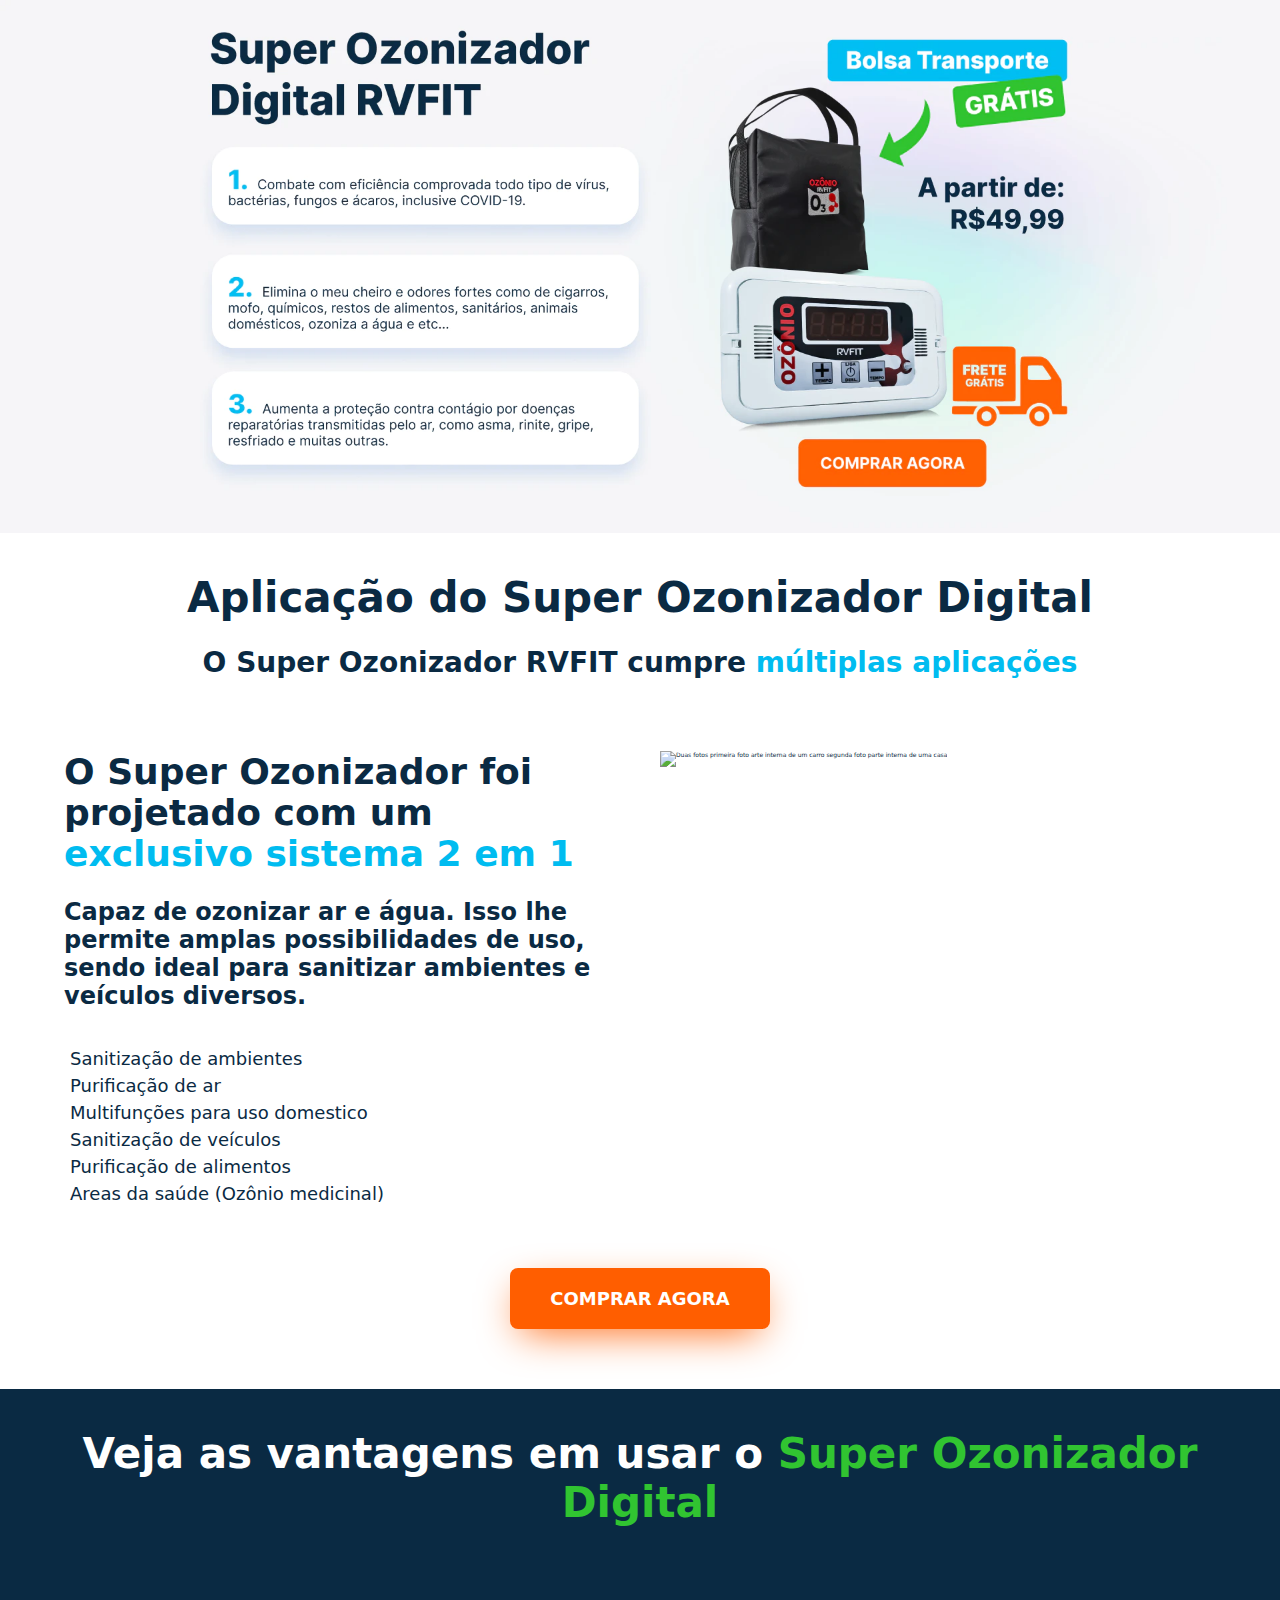
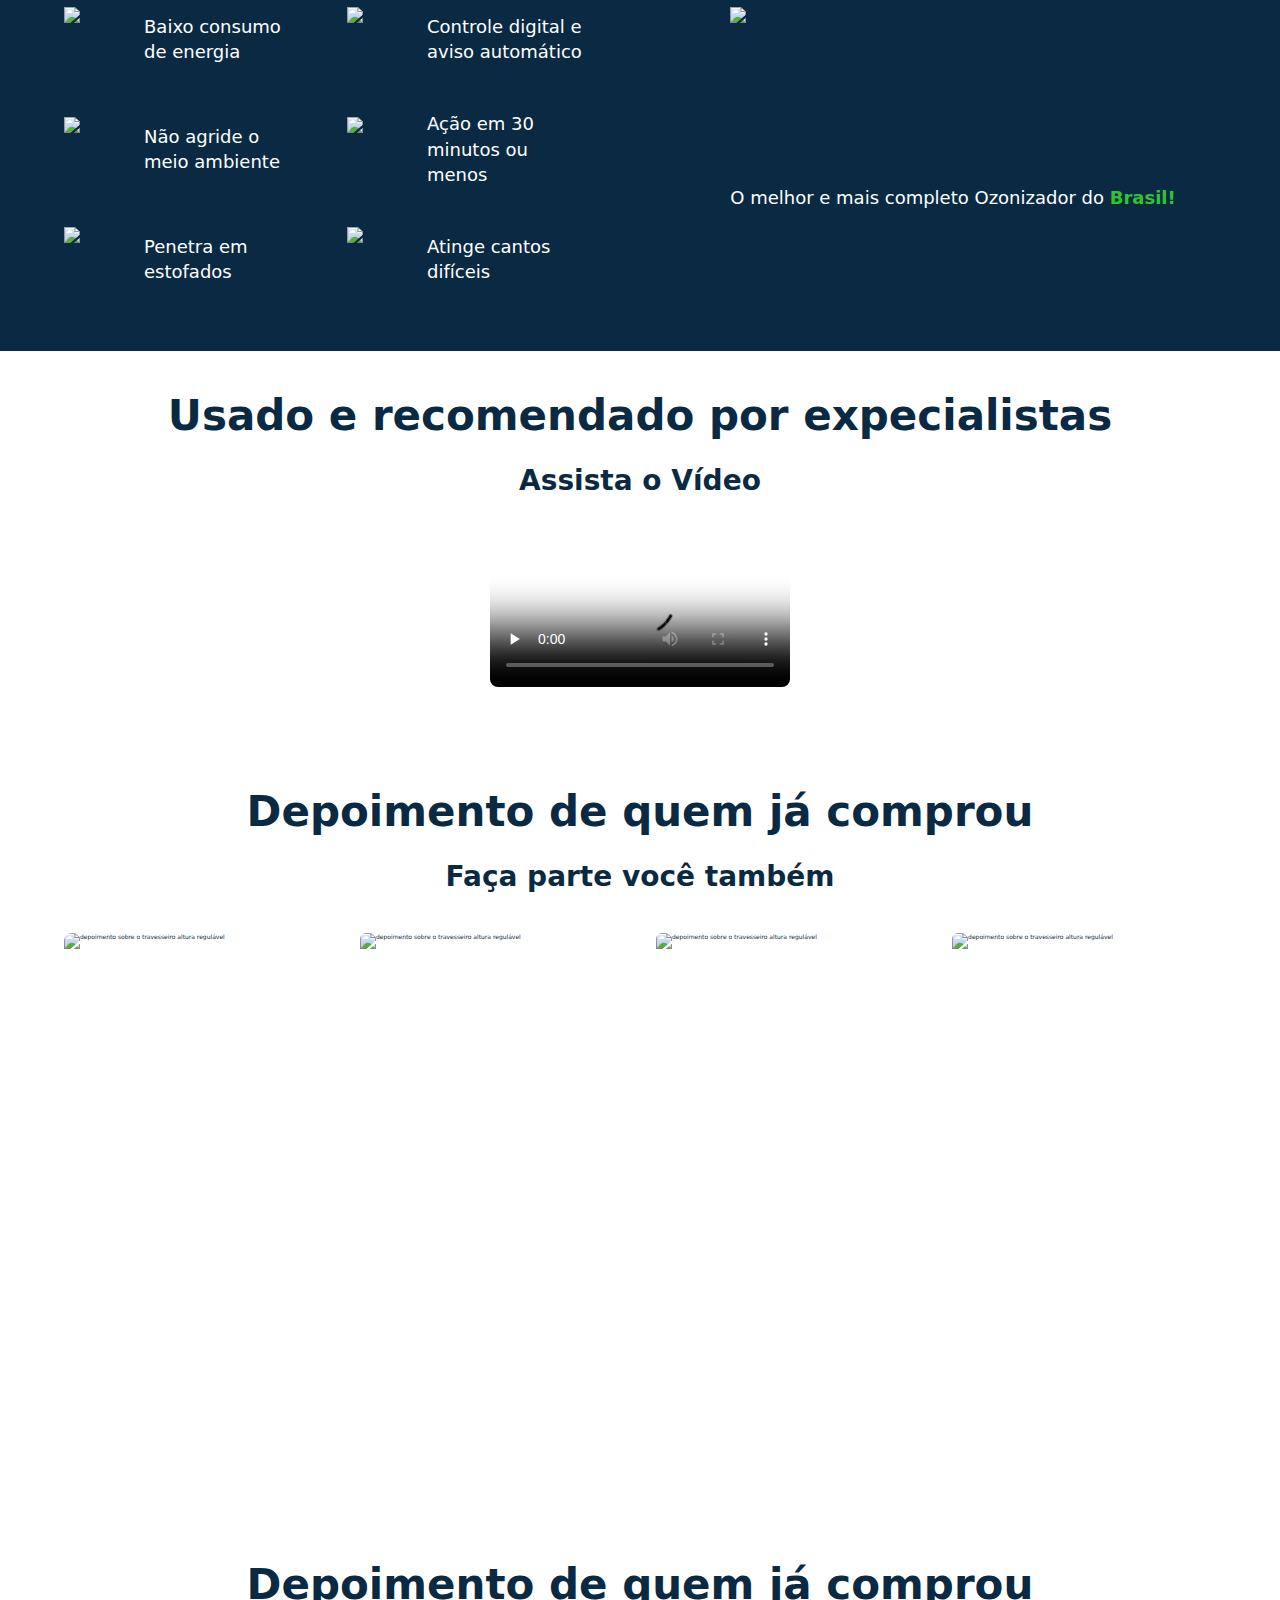
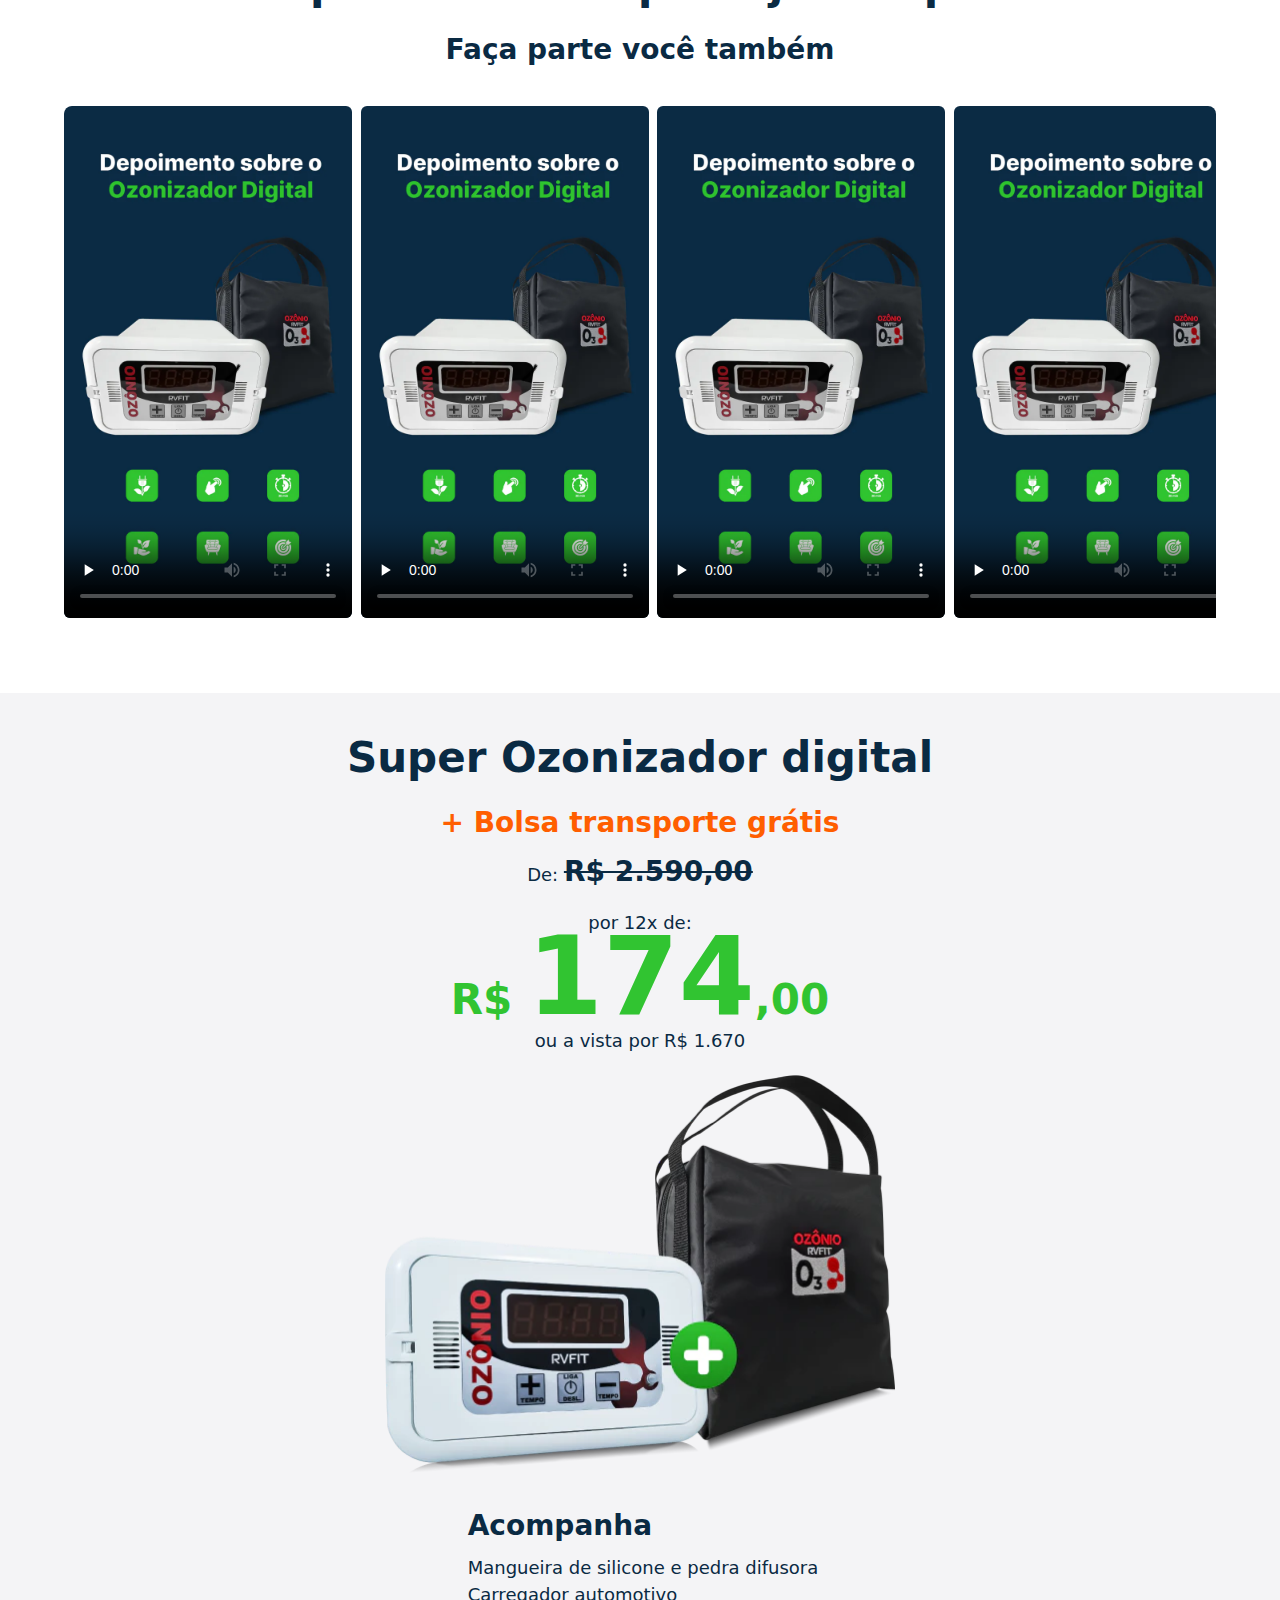
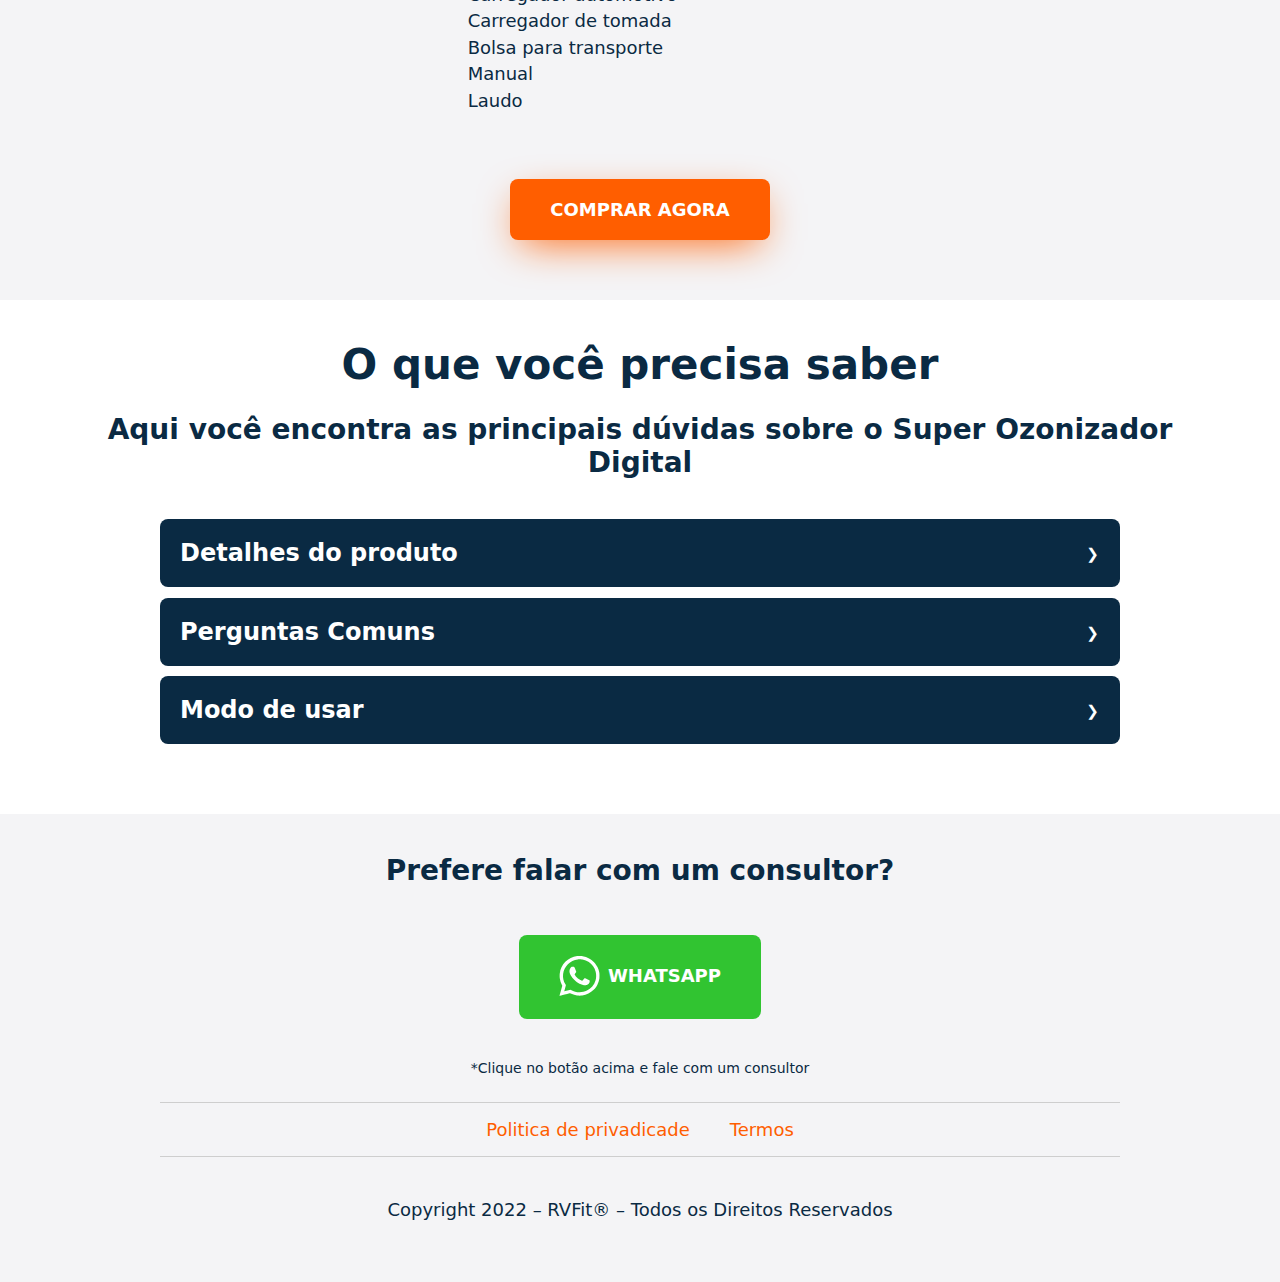
==== index.html @ 86cdf42e "Adicionei as páginas de obrigado, pix, aprovação, boleto, termos, privacidade e erro 404" ====
<!DOCTYPE html>
<html lang="pt-br">

<head>
    <!-- Config-->
    <meta charset="UTF-8" />
    <meta http-equiv="X-UA-Compatible" content="IE=edge" />
    <meta name="viewport" content="width=device-width, initial-scale=1.0" />

    <!-- General Seo -->
    <title>Super Ozonizador Digital</title>
    <meta name="title" content="Super Ozonizador Digital" />
    <meta name="description" content="Super Ozonizador digital." />
    <link rel="canonical" href="https://www.ozoniorvfit.com.br" />
    <meta name="author" content="Rodolfo Coprodutor" />
    <link rel="author" href="https://rodolfocoprodutor.com.br" />
    <meta name="robots" content="index, follow" />
    <meta name="language" content="Portuguese" />
    <link rel="icon" type="image/png" href="favicon.png" />

    <!-- Google+ / Schema.org -->
    <meta itemprop="name" content="Super Ozonizador Digital" />
    <meta itemprop="description" content="Super Ozonizador digital." />
    <meta itemprop="image" content="share.jpg" />
    <link rel="publisher" href="https://plus.google.com/+suapagina" />

    <!-- Open Graph / Facebook & Whatsapp & Instagram -->
    <meta property="og:title" content="ozoniorvfit" />
    <meta property="og:description" content="Super Ozonizador digital." />
    <meta property="og:url" content="https://www.ozoniorvfit.com.br" />
    <meta property="og:site_name" content="Super Ozonizador Digital" />
    <meta property="og:type" content="website" />
    <meta property="og:image" content="share.jpg" />
    <meta property="og:locale" content="pt_BR" />
    <meta property="og:image:type" content="image/jpg" />
    <meta property="og:image:width" content="300" />
    <meta property="og:image:height" content="300" />

    <!-- Twitter -->
    <meta name="twitter:title" content="Super Ozonizador Digital" />
    <meta name="twitter:description" content="Super Ozonizador digital." />
    <meta name="twitter:url" content="https://www.ozoniorvfit.com.br" />
    <meta name="twitter:card" content="summary_large_image" />
    <meta name="twitter:image" content="share.jpg" />
    <meta name="twitter:creator" content="@author" />

    <!-- Pinterest -->
    <meta name="pinterest" content="nopin" description="Sorry, you can't save from my website!" />

    <!-- Verify website ownership -->
    <meta name="google-site-verification" content="" /><!-- Google Search Console -->
    <meta name="facebook-domain-verification" content="" /><!-- facebook verification -->
    <meta name="p:domain_verify" content="" /><!-- Pinterest Console-->


    <!-- Stylesheets-->
    <link rel="stylesheet" href="src/main.css" />
</head>

<body>
    <header class="banner-hero">
        <a href="#offer">
            <picture>
                <source class="desk" media="(min-width:768px)" srcset="assets/banner_desk.webp" width="1920"
                    height="800" type="image/webp" class="desk" />
                <source class="mob .img-fluid" media="(min-width:320px)" srcset="assets/banner_mob.webp" width="484"
                    height="971" type="image/webp" class="img-fluid mob" />
                <img class="desk" src="assets/banner_desk.webp" alt="Banner do site Super Ozonizador Digital"
                    width="1920" height="800" type="image/webp" class="desk" />
            </picture>
        </a>
    </header>
    <main>
        <!--Sessão Aplicação-->
        <section class="s-aplicacao">
            <div class="container">
                <header class="title">
                    <h2>Aplicação do Super Ozonizador Digital</h2>
                    <h3>O Super Ozonizador RVFIT cumpre <b class="brand-color">múltiplas aplicações</b> </h3>
                </header>
                <div class="aplicacao_content">
                    <div class="aplicacao_content__info">
                        <h2>O Super Ozonizador foi projetado com um <strong class="brand-color">exclusivo sistema 2 em
                                1</strong> </h2>
                        <h3>Capaz de ozonizar ar e água. Isso lhe permite amplas possibilidades de uso, sendo ideal para
                            sanitizar ambientes e veículos diversos.</h3>
                        <ul class="aplicacao_list">
                            <li class="aplicacao_list__item">Sanitização de ambientes</li>
                            <li class="aplicacao_list__item">Purificação de ar</li>
                            <li class="aplicacao_list__item">Multifunções para uso domestico</li>
                            <li class="aplicacao_list__item">Sanitização de veículos</li>
                            <li class="aplicacao_list__item">Purificação de alimentos</li>
                            <li class="aplicacao_list__item">Areas da saúde (Ozônio medicinal)</li>
                        </ul>
                    </div>
                    <div class="aplicacao_content_img">
                        <img loading="lazy" src="assets/img_ambientes.webp"
                            alt="Duas fotos primeira foto arte interna de um carro segunda foto parte interna de uma casa"
                            width="560" height="391" />
                    </div>
                </div>
                <a href="#offer"><button>Comprar Agora</button></a>
            </div>
        </section>
        <!-- Sessão Vantagens-->
        <section class="s-vantagens">
            <div class="container">
                <header class="title">
                    <h2>Veja as vantagens em usar o <strong class="green-color">Super Ozonizador Digital</strong> </h2>
                </header>
                <div class="vantagens_content">
                    <ul class="vantagens_content__items">
                        <li class="vantagens_content__item__item">
                            <img loading="lazy" class="icon" src="assets/icon-energia.svg"
                                alt="icone economia de energia" width="80" height="80">
                            <p>Baixo consumo de energia</p>
                        </li>
                        <li class="vantagens_content__item__item">
                            <img loading="lazy" class="icon" src="assets/icon-controle-digital.svg"
                                alt="icone controle digital" width="80" height="80">
                            <p>Controle digital e aviso automático</p>
                        </li>
                        <li class="vantagens_content__item__item">
                            <img loading="lazy" class="icon" src="assets/icon-ambiente.svg"
                                alt="icone não agride o meio img_ambientes" width="80" height="80">
                            <p>Não agride o meio ambiente</p>
                        </li>
                        <li class="vantagens_content__item__item">
                            <img loading="lazy" class="icon" src="assets/icon-30.svg" alt="icone 30 minutos ou menos"
                                width="80" height="80">
                            <p>Ação em 30 minutos ou menos</p>
                        </li>
                        <li class="vantagens_content__item__item">
                            <img loading="lazy" class="icon" src="assets/icon-estofados.svg"
                                alt="icone penetra em estodados" width="80" height="80">
                            <p>Penetra em estofados</p>
                        </li>
                        <li class="vantagens_content__item__item">
                            <img loading="lazy" class="icon" src="assets/icon-alvo.svg" alt="icone de um alvo"
                                width="80" height="80">
                            <p>Atinge cantos difíceis</p>
                        </li>
                    </ul>
                    <div class="vantagens_content__ozonizador">
                        <img loading="lazy" src="assets/ozonizador_frente.webp" alt="Foto do Super Ozonizador Digital"
                            width="384" height="242">
                        <span>O melhor e mais completo Ozonizador do <b class="green-color">Brasil!</b> </span>
                    </div>
                </div>
            </div>
        </section>
        <!-- Sessão Vídeo-->
        <section class="s-video">
            <div class="container">
                <header class="title">
                    <h2>Usado e recomendado por expecialistas</h2>
                    <h3>Assista o Vídeo</h3>
                </header>
                <video loading="lazy" oncontextmenu="return false;" controlsList="nodownload" controls preload="none"
                    poster="https://res.cloudinary.com/doak3dt4b/image/upload/v1658003255/rvfit/thumbnail-youtube_elsxmc.webp"
                    loading="lazy">
                    <source
                        src="https://res.cloudinary.com/doak3dt4b/video/upload/v1658002434/rvfit/o-fim-do-virus_vggptd.webm"
                        type="video/webm">
                </video>
            </div>
        </section>
        <!-- Sessão depoimentos-->
        <section class="s-depoimentos">
            <div class="container">
                <header class="title">
                    <h2>Depoimento de quem já comprou</h2>
                    <h3>Faça parte você também</h3>
                </header>
                <div class="content_depoimentos">
                    <figure>
                        <img loading="lazy" src='assets/depoimento-1.webp'
                            alt='depoimento sobre o travesseiro altura regulável' width="640" height="1140">
                        <img loading="lazy" src='assets/depoimento-1.webp'
                            alt='depoimento sobre o travesseiro altura regulável' width="640" height="1140">
                        <img loading="lazy" src='assets/depoimento-1.webp'
                            alt='depoimento sobre o travesseiro altura regulável' width="640" height="1140">
                        <img loading="lazy" src='assets/depoimento-1.webp'
                            alt='depoimento sobre o travesseiro altura regulável' width="640" height="1140">
                    </figure>
                </div>
            </div>
        </section>

        <!-- Sessão depoimentos vídeos-->
        <section class="s-depoimentos_videos">
            <div class="container">
                <header class="title">
                    <h2>Depoimento de quem já comprou</h2>
                    <h3>Faça parte você também</h3>
                </header>
                <div class="content_depoimentos_videos">
                    <div class="media-element">
                        <video loading="lazy" oncontextmenu="return false;" controlsList="nodownload" controls
                            preload="none" poster="assets/miniatura-depo.webp" loading="lazy">
                            <source
                                src="https://res.cloudinary.com/doak3dt4b/video/upload/v1658029471/rvfit/depo-1_maft7j.mp4"
                                type="video/mp4">
                        </video>
                        <video loading="lazy" oncontextmenu="return false;" controlsList="nodownload" controls
                            preload="none" poster="assets/miniatura-depo.webp" loading="lazy">
                            <source
                                src="https://res.cloudinary.com/doak3dt4b/video/upload/v1658029459/rvfit/depo-2_xf6dbh.mp4"
                                type="video/mp4">
                        </video>
                        <video loading="lazy" oncontextmenu="return false;" controlsList="nodownload" controls
                            preload="none" poster="assets/miniatura-depo.webp" loading="lazy">
                            <source
                                src="https://res.cloudinary.com/doak3dt4b/video/upload/v1658029526/rvfit/depo-3_mya011.mp4"
                                type="video/mp4">
                        </video>

                        <video loading="lazy" oncontextmenu="return false;" controlsList="nodownload" controls
                            preload="none" poster="assets/miniatura-depo.webp" loading="lazy">
                            <source
                                src="https://res.cloudinary.com/doak3dt4b/video/upload/v1658029435/rvfit/depo-5_wvdv8u.mp4"
                                type="video/mp4">
                        </video>
                    </div>
                </div>
            </div>
        </section>
        <!-- Sessão de oferta-->
        <section class="s-oferta" id="offer">
            <div class="container">
                <header class="title">
                    <h2>Super Ozonizador digital</h2>
                    <h3>+ Bolsa transporte grátis</h3>
                    <span class="preco-antigo">De: <strong><s>R$ 2.590,00</s></strong> </span>
                    <span class="preco-parcelas">por 12x de:</span>
                    <span class="green-color preco-novo"> R$ <strong class="green-color">174</strong>,00</span>
                    <span class="preco-avista">ou a vista por R$ 1.670</span>
                </header>
                <img loading="lazy" src="assets/kit-ozonizador.webp" alt="Foto do ozonizador com a bolsa de transporte"
                    width="512" height="399" />

                <ul>
                    <li class="subtitle"> Acompanha </li>
                    <li>Mangueira de silicone e pedra difusora</li>
                    <li>Carregador automotivo</li>
                    <li>Carregador de tomada</li>
                    <li>Bolsa para transporte</li>
                    <li>Manual</li>
                    <li>Laudo</li>
                </ul>

                <a href="#offer"><button>Comprar Agora</button></a>
            </div>
        </section>
        <!-- Sessão Perguntas frequentes-->
        <section class="s-faq">
            <div class="container">
                <header class="title">
                    <h2>O que você precisa saber</h2>
                    <h3>Aqui você encontra as principais dúvidas sobre o Super Ozonizador Digital</h3>
                </header>
                <div class="faq_content">
                    <div class="accordions">
                        <div class="accordion">
                            <input type="checkbox" id="first">
                            <label class="acc-label" for="first"> Detalhes do produto</label>
                            <div class="acc-content">
                                <ul>
                                    <li>
                                        <p> <b>Preciso de recarga?</b> </p>
                                        <p>Não. Não há necessidade de recarga, refil ou custos operacionais</p>
                                    </li>

                                    <li>
                                        <p> <b>Quais cuidados tomar?</b> </p>
                                        <p>Não deixe o aparelho em superficies escorregadias, afim de evitar que deslise
                                            e caia no chão.</p>
                                    </li>

                                    <li>
                                        <p> <b>Há limite de uso do produto?</b> </p>
                                        <p>Não. Oproduto não tem limite de uso e pode durar muitos anos.</p>
                                    </li>


                                </ul>
                            </div>
                        </div>
                        <div class="accordion">
                            <input type="checkbox" id="second">
                            <label class="acc-label" for="second">Perguntas Comuns</label>
                            <div class="acc-content">
                                <ul>
                                    <li>
                                        <p> <b>Posso usar todos os dias? </b> </p>
                                        <p>Sim, mas não é preciso. Para a maioria dos ambientes, usar apenas 1 ou 2
                                            vezes por semana já é sulficiente.</p>
                                    </li>
                                    <li>
                                        <p> <b>Ele elimina os causadores de doenças respiratórias como asma, rinite e
                                                outras?</b> </p>
                                        <p>Sim. Fungos e ácaros impregnados em roupas, peças de cama, sofás e etc, são
                                            eliminados, ao mesmo tempo o ar é purificado para uma respiração mais
                                            saudável.</p>
                                    </li>
                                    <li>
                                        <p> <b>Ele descontamina o ambiente com esses vírus por aí?</b> </p>
                                        <p>Sim. Basta usar equipamento conforme o manual para a eficácia na
                                            descontaminação.</p>
                                    </li>
                                    <li>
                                        <p> <b>Posso usar com pessoas ou animais no local?</b> </p>
                                        <p>Não. Animais ou pessoas podem acessar o local, mas não devem permanecer lá
                                            durante a descontaminação.</p>
                                    </li>
                                    <li>
                                        <p> <b>Quanto tempo dura o aparelho?</b> </p>
                                        <p>Não há um limite definido, pois a vida útil do Super Ozonizador Digital é
                                            similar à de uma ferramenta ou eletrodoméstico. Cuidando bem, tende a durar
                                            muitos anos.</p>
                                    </li>
                                    <li>
                                        <p> <b>Ele retira odores de alimentos, tipo peixes e crustáceos (camarão)?</b>
                                        </p>
                                        <p>Sim. O Super Ozonizador Digital tem o poder para elimininar todos os tipos de
                                            odores.</p>
                                    </li>
                                    <li>
                                        <p> <b>Pode usar o equipamento com a tv, computador ou outro aparelho no
                                                ambiente?</b> </p>
                                        <p>Sim. O ozônio não prejudica nenhum eletrodoméstico ou eletrônico.</p>
                                    </li>
                                </ul>
                            </div>
                        </div>
                        <div class="accordion">
                            <input type="checkbox" id="third">
                            <label class="acc-label" for="third"> Modo de usar</label>
                            <div class="acc-content">
                                <ul>
                                    <li>
                                        <p> <b>Posso usar em qualquer ambiente?</b> </p>
                                        <p>Sim. Porém para maior efetividade do produto, prefira ambientes fechados com
                                            até 20 metros quadrados</p>
                                    </li>
                                    <li>
                                        <p> <b>Como usar nos ambientes fechados?</b> </p>
                                        <p>Basta abrir as portas do guarda-roupa ou armarios, fechar as portas e janelas
                                            do ambiente, ligar o aparelho no tempo desejado e sair do local.</p>
                                    </li>
                                    <li>
                                        <p> <b>Como usar para tratar água e alimentos?</b> </p>
                                        <p>O protocolo de uso é bem simples, bastanto mergulhar a pedra difusora
                                            presente no cabo de silicone em um recipiente (preferencialmente de vidro)
                                            com a água e os alimentos.</p>
                                    </li>
                                    <li>
                                        <p> <b>Como usar dentro de carros?</b> </p>
                                        <p>Conecte o adaptador do aparelho ao conector de energia do carro, configure o
                                            tempo de ozonização, saia do carro e feche as portas.</p>
                                    </li>

                                </ul>
                            </div>
                        </div>
                    </div>
                </div>
            </div>
        </section>

    </main>
    <footer>
        <section>
            <div class="container">
                <header class="title">
                    <h2>Prefere falar com um consultor?</h2>
                </header>
                <a href="https://api.whatsapp.com/send?phone=5511985075089&text=Ol%C3%A1%20gostaria%20de%20informa%C3%A7%C3%B5es%20sobre%20o%20Super%20Ozonizador%20RVFIT"
                    target="_blank" rel="noopener noreferrer"> <button class="btn-wpp">whatsapp</button></a>
                <p class="smallest">*Clique no botão acima e fale com um consultor</p>
                <nav>
                    <ul>
                        <li class="menu-1"><a href="politica.html" target="_blank" rel="noopener noreferrer">Politica de
                                privadicade </a></li>
                        <li><a href="termos.html" target="_blank" rel="noopener noreferrer">Termos</a></li>
                    </ul>
                </nav>
                <div class="creditos">
                    <p>Copyright 2022 – RVFit­­® – Todos os Direitos Reservados</p>
                </div>
            </div>
        </section>
    </footer>
</body>

</html>
---- src/main.css ----
/* Variables css*/
:root {
    /* Colors */
    /* Color mode HSL(hue, saturation, lightness)*/
    /*
        blue    :   hsl(224, 69%, 14%)
        red     :   hsl(0, 100%, 43%)
        gray    :   hsl(0, 0%, 98%)
        green   :   hsl(100, 83%, 41%)
        yellow  :   HSL(52, 100%, 50%)
    */

    --hue: 206;
    --sat: 74%;
    --lig: 15%;

    --first-color: hsl(var(--hue), var(--sat), var(--lig));
    --second-color: hsl(193, 100%, 47%);
    --gray-color: hsl(240, 11%, 96%);
    --title-color: hsl(var(--hue), var(--sat), var(--lig));
    --text-color: hsl(var(--hue), 15%, 45%);
    --text-color-light: hsl(var(--hue), 8%, 75%);
    --text-color-lighten: hsl(var(--hue), 8%, 92%);
    --body-color: hsl(var(--hue), 100%, 99%);
    --container-color: #fff;
    --attention-color-orange: hsl(22, 100%, 50%);
    --attention-color-red: hsl(0, 100%, 43%);
    --attention-color-green: hsl(120, 60%, 48%);
    --attention-color-yellow: hsl(52, 100%, 50%);

    /* Font and typography */
    /* .5rem = 8px / 1rem = 16px */
    --body-font: 'system-ui', sans-serif;
    --header: 5.8rem;
    --title: clamp(3rem, 3.8vw, 4.2rem);
    --subtitle: clamp(2rem, 2.4vw, 2.8rem);
    --subtitle-h4: clamp(1.8rem, 2.2vw, 2.4rem);
    --body-text: clamp(1.6rem, 1.8vw, 1.8rem);
    --details: clamp(1.4rem, 1.6vw, 1.8rem);
    --smallest: clamp(1rem, 1.2vw, 1.4rem);

}

*,
*::after,
*::before {
    list-style: none;
    text-decoration: none;
    margin: 0;
    padding: 0;
    text-align: left;
    border: 0;
    outline-color: #ccc;
    color: var(--first-color);
    -webkit-font-smoothing: antialiased;
    -moz-osx-font-smoothing: grayscale;
    -webkit-box-sizing: border-box;
    box-sizing: border-box;
    font-size: 62.5%;
    font-family: var(--body-font);
    font-display: swap;
}

html {
    max-width: 1920px;
    margin: auto;
    scroll-behavior: smooth;
    direction: ltr;
}

h1 {
    font-size: var(--header);
    text-transform: uppercase;
    font-weight: 700;
    line-height: 120%;
    text-align: center;
}

h2 {
    font-size: var(--title);
    font-weight: 700;
    margin-bottom: 2.4rem;
}

h3 {
    font-size: var(--subtitle);
    font-weight: 600;
    margin-bottom: 1.6rem;
}

p {
    font-size: var(--body-text);
    line-height: 1.4em;
    margin-top: 1.6rem;
    font-weight: 400;
}

li {
    font-size: var(--body-text);
    font-weight: 500;
}

a {
    font-size: var(--body-text);
    font-weight: 500;
}

.smallest {
    font-size: var(--smallest);
}

img {
    width: 100%;
    height: auto;
    vertical-align: middle;
}

span {
    font-size: inherit;
}

strong {
    font-size: inherit;
}

details {
    font-size: var(--details);
}

b {
    font-size: inherit;
}

button {
    margin-top: 4rem;
    padding: 2rem 4rem;
    color: #fff;
    border-radius: 0.8rem;
    font-size: var(--body-text);
    font-weight: 700;
    text-align: center;
    text-transform: uppercase;
    background-color: var(--attention-color-orange);
    outline: none;
    border: none;
    cursor: pointer;
    transition: background-color .4s ease;
    transition: box-shadow .4s ease;
    box-shadow: 0px 1.25rem 40px -11px var(--attention-color-orange);
}

button:hover {
    background-color: var(--attention-color-green);
    box-shadow: 0px 1.25rem 40px -11px var(--attention-color-green);
    color: #ffffff;
}

button:disabled {
    background-color: #E4E4E4;
    color: #8A8A8A;
    box-shadow: none;
    pointer-events: none;
}

main {
    width: 100%;
}

section {
    margin: auto;
    width: 100%;
    padding-top: 4rem;
    padding-bottom: 6rem;
}

.dourado {
    color: var(--dourado);
    font-weight: inherit;
}

.container {
    display: grid;
    width: min(100% - 10%, 1284px);
    margin-inline: auto;
    gap: 2.4rem;
}

.icon {
    width: 6.4rem;
    height: 6.4rem;
    stroke-width: 0;
    stroke: currentColor;
    fill: #000;
}

.brand-color {
    color: var(--second-color);
}

.green-color {
    color: var(--attention-color-green);
}

.title h2,
.title h3 {
    text-align: center;
}

header.banner-hero {
    display: grid;
    place-items: center;
}

header.banner-hero a picture .desk {
    display: block;
    max-height: 80rem;
    overflow: hidden;
}

header.banner-hero a picture .mob {
    display: block;
}

header.banner-hero a picture .img-fluid {
    max-width: 100%;
    height: auto;
    object-fit: contain;
}

header.banner-hero img {
    max-width: max-content;
    max-height: 971px;
    object-fit: contain;
}

section.s-aplicacao .container {
    place-items: center;
    background-image: url(../assets/bg_section.webp);
    background-repeat: no-repeat;
    background-position: bottom right;
    background-size: contain;

}

section.s-aplicacao .container .title {
    display: grid;
    justify-content: center;
}

section.s-aplicacao .container .aplicacao_content {
    display: grid;
    grid-template-columns: repeat(auto-fit, minmax(32rem, 1fr));
    gap: 4rem;
    margin-top: 3.2rem;
}

section.s-aplicacao .container .aplicacao_content .aplicacao_content__info h2 {
    font-size: clamp(2.4rem, 3.2vw, 3.6rem);
}

section.s-aplicacao .container .aplicacao_content .aplicacao_content__info h3 {
    font-size: clamp(2rem, 2.2vw, 2.4rem);
}

section.s-aplicacao .container .aplicacao_content .aplicacao_list {
    display: grid;
    grid-template-columns: repeat(auto-fit, minmax(28rem, 1fr));
    margin-top: 3.2rem;
}

section.s-aplicacao .container .aplicacao_content .aplicacao_list .aplicacao_list__item {
    display: flexbox;
    margin-top: .6rem;
}

section.s-aplicacao .container .aplicacao_content .aplicacao_list .aplicacao_list__item::before {
    content: url(../assets/bullet-points.svg);
    height: 1.4rem;
    vertical-align: middle;
    margin-right: .6rem;
}

section.s-aplicacao .container .aplicacao_content .aplicacao_content_img img {
    display: block;
    max-width: max-content;
    max-height: 512px;
    object-fit: contain;
}

section.s-vantagens {
    background-color: var(--first-color);
}

section.s-vantagens .container .title h2 {
    color: #fff;
}

section.s-vantagens .container .vantagens_content {
    display: grid;
    grid-template-columns: repeat(auto-fit, minmax(32rem, 1fr));
    gap: 10rem;
    margin-top: 3.2rem;
}

section.s-vantagens .container .vantagens_content .vantagens_content__items {
    display: grid;
    grid-template-columns: repeat(auto-fit, minmax(20rem, 1fr));
    gap: 4rem;
}

section.s-vantagens .container .vantagens_content .vantagens_content__items .vantagens_content__item__item {
    display: flex;
    flex-direction: row;
    gap: 1.6rem;
    align-items: center;
}

section.s-vantagens .container .vantagens_content .vantagens_content__items .vantagens_content__item__item p {
    color: #fff;
    margin: 0;
}

section.s-vantagens .container .vantagens_content .vantagens_content__ozonizador {
    display: grid;
    justify-content: center;
}

section.s-vantagens .container .vantagens_content .vantagens_content__ozonizador img {
    max-width: max-content;
    max-height: 242px;
    object-fit: contain;
}

section.s-vantagens .container .vantagens_content .vantagens_content__ozonizador span {
    color: #fff;
    font-size: var(--body-text);
    margin-top: 2.4rem;
    text-align: center;
}

section.s-video .container {
    place-items: center;
}

section.s-video .container video {
    width: 90%;
    max-width: max-content;
    max-height: 46rem;
    border-radius: .8rem;
}

section.s-depoimentos .container .content_depoimentos {
    align-content: center;
    background: transparent;
    padding: 0;
    display: grid;
    overflow: hidden;
    justify-content: space-around;
}

section.s-depoimentos .container .content_depoimentos figure {
    overflow: auto;
    scroll-snap-type: x mandatory;
    border-radius: .8rem;
}

section.s-depoimentos .container .content_depoimentos img {
    scroll-snap-align: start;
    border-radius: .6rem;
    margin-bottom: 15px;
    width: max-content;
    object-fit: contain;
    height: 512px;
    margin-right: .8rem;
}

section.s-depoimentos .container .content_depoimentos figure {
    align-content: center;
    border: none;
    background-color: transparent;
    display: grid;
    grid: auto / repeat(7, auto);
    grid-gap: 1em;
}

section.s-depoimentos_videos .container .content_depoimentos_videos {
    align-content: center;
    background: transparent;
    padding: 0;
    display: grid;
    overflow: hidden;
    justify-content: space-around;
}

section.s-depoimentos_videos .container .content_depoimentos_videos .media-element {
    overflow: auto;
    scroll-snap-type: x mandatory;
    border-radius: .8rem;
}

section.s-depoimentos_videos .container .content_depoimentos_videos video {
    scroll-snap-align: start;
    border-radius: .6rem;
    margin-bottom: 15px;
    width: max-content;
    object-fit: contain;
    height: 512px;
    margin-right: .8rem;
}

section.s-depoimentos_videos .container .content_depoimentos_videos .media-element {
    align-content: center;
    border: none;
    background-color: transparent;
    display: grid;
    grid: auto / repeat(7, auto);
    grid-gap: 1em;
}

section.s-oferta {
    background-color: var(--gray-color);
    background-image: url(../assets/bg_section.webp);
    background-repeat: no-repeat;
    background-position: center right;
    background-size: contain;
}

section.s-oferta .container {
    place-items: center;
}

section.s-oferta .container .title span {
    display: block;
    font-size: var(--body-text);
    text-align: center;
}

section.s-oferta .container .title span.preco-antigo s {
    font-size: var(--subtitle);
    text-decoration: line-through;
}

section.s-oferta .container .title span.preco-parcelas {
    font-size: var(--body-text);
    margin-top: 2.4rem;
}

section.s-oferta .container .title span.preco-novo {
    font-size: var(--title);
    margin-top: -2rem;
    font-weight: 700;
}

section.s-oferta .container .title span.preco-novo strong {
    font-size: 260%;
}

section.s-oferta .container .title span.preco-avista {
    font-weight: 500;
    margin-top: -1rem;
}


section.s-oferta .container .title h3 {
    color: var(--attention-color-orange);
}

section.s-oferta .container img {
    display: block;
    max-width: max-content;
    max-height: 399px;
    margin: auto;
}

section.s-oferta .container ul li.subtitle {
    content: '';
    font-weight: 700;
    font-size: var(--subtitle);
    line-height: 2em;
}

section.s-oferta .container ul li.subtitle::before {
    content: '';
}

section.s-oferta .container ul li {
    line-height: 1.4em;
}

section.s-oferta .container ul li::before {
    content: url(../assets/bullet-points.svg);
    height: 1.4rem;
    vertical-align: middle;
    margin-right: .6rem;
}

section.s-faq .container .faq_content {
    width: 100%;
    max-width: 96rem;
    margin: auto;
}

section.s-faq .container .faq_content .accordions {

    overflow: hidden;
}

section.s-faq .container .faq_content .accordion {
    width: 100%;
    color: white;
    overflow: hidden;
}

section.s-faq .container .faq_content .acc-label {
    display: flex;
    justify-content: space-between;
    padding: 2rem;
    background: var(--first-color);
    font-weight: 700;
    cursor: pointer;
    font-size: var(--subtitle-h4);
    border-radius: .8rem;
    align-items: center;
    color: #fff;
}

section.s-faq .container .faq_content p {
    margin: 0;
    padding: 0 2rem;
}

section.s-faq .container .faq_content .accordion:first-child {
    border-bottom: .1rem solid;
}

section.s-faq .container .faq_content .acc-label:hover {
    background: var(--second-color);
    color: #fff;
}

section.s-faq .container .faq_content .acc-label::after {
    content: "❯";
    width: 1em;
    height: 1em;
    text-align: center;
    transition: all 0.4s ease;
    color: #ffffff;
}

section.s-faq .container .faq_content .acc-content {
    max-height: 0;
    padding: 0 1em;
    transition: all 0.4s ease;
}

section.s-faq .container .faq_content .acc-content ul li {
    margin-bottom: 2.4rem;
    margin-top: 1rem;
}

section.s-faq .container .faq_content input {
    position: absolute;
    opacity: 0;
    z-index: -1;
}

section.s-faq .container .faq_content input:checked+.acc-label::after {
    transform: rotate(90deg);
}

section.s-faq .container .faq_content input:checked~.acc-content {
    max-height: 100vh;
    padding: 1em;
}

footer {
    background-color: var(--gray-color);
}

footer section .container {
    place-items: center;
}

footer header.title h2 {
    font-size: var(--subtitle);
}

footer .container .btn-wpp {
    background-color: var(--attention-color-green);
    box-shadow: none;
    margin: 0;
}

footer .container .btn-wpp::before {
    content: url(../assets/icon-whatsapp.svg);
    vertical-align: middle;
    margin-right: .8rem;
}

footer section .container nav {
    display: block;
    width: 100%;
    max-width: 96rem;
    padding-top: 1.6rem;
    padding-bottom: 1.6rem;
    border-top: 1px solid #CECECE;
    border-bottom: 1px solid #CECECE;
}

footer section .container nav ul {
    place-content: center;
    display: flex;
    flex-direction: row;
    gap: 4rem;
}

footer section .container nav ul li {
    display: block;
    max-width: 300px;
}

footer section .container nav ul li a {
    color: var(--attention-color-orange);
}

footer section .container .creditos p {
    font-size: var(--body-text);
    text-align: center;
}

/* btn */
.s-btn .container{
    place-items: center;
}

/*404*/
.s-404 {
    display: grid;
    place-content: center;
    height: 100vh;
}
.s-404 .container{
    place-items: center;
}
.s-404 .container h2{
    font-size: clamp(8rem, 8vw, 9.6rem);
}
.s-404 .container h2,
.s-404 .container h3{
    text-align: center;
}

/* Página de obrigado */
.s-banner-obrigado{
    display: grid;
    padding-top: 6.4rem;
    padding-bottom: 6.4rem;    
    vertical-align: middle;
}
.s-banner-obrigado .container{
    grid-template-columns: repeat(auto-fit, minmax(320px, 1fr));
    justify-content: center;
    align-items: center;
    gap: 4rem;
}
.s-banner-obrigado .content_congratulations h2{
    font-size: clamp(4.5rem, 8vw, 6rem);
    text-transform: uppercase;

}
.s-banner-obrigado .content_congratulations h3{

    font-weight: 500;
}
.s-banner-obrigado .content_congratulations p{

    font-weight: 400;
}
.s-banner-obrigado .content_image{
    display: grid;
    width: 100%;
    height: 100%;
    justify-content: center;
    align-items: flex-end;
}
.s-banner-obrigado .content_image img{
    max-height: 384px;
    object-fit: contain;
    max-width: max-content;
}
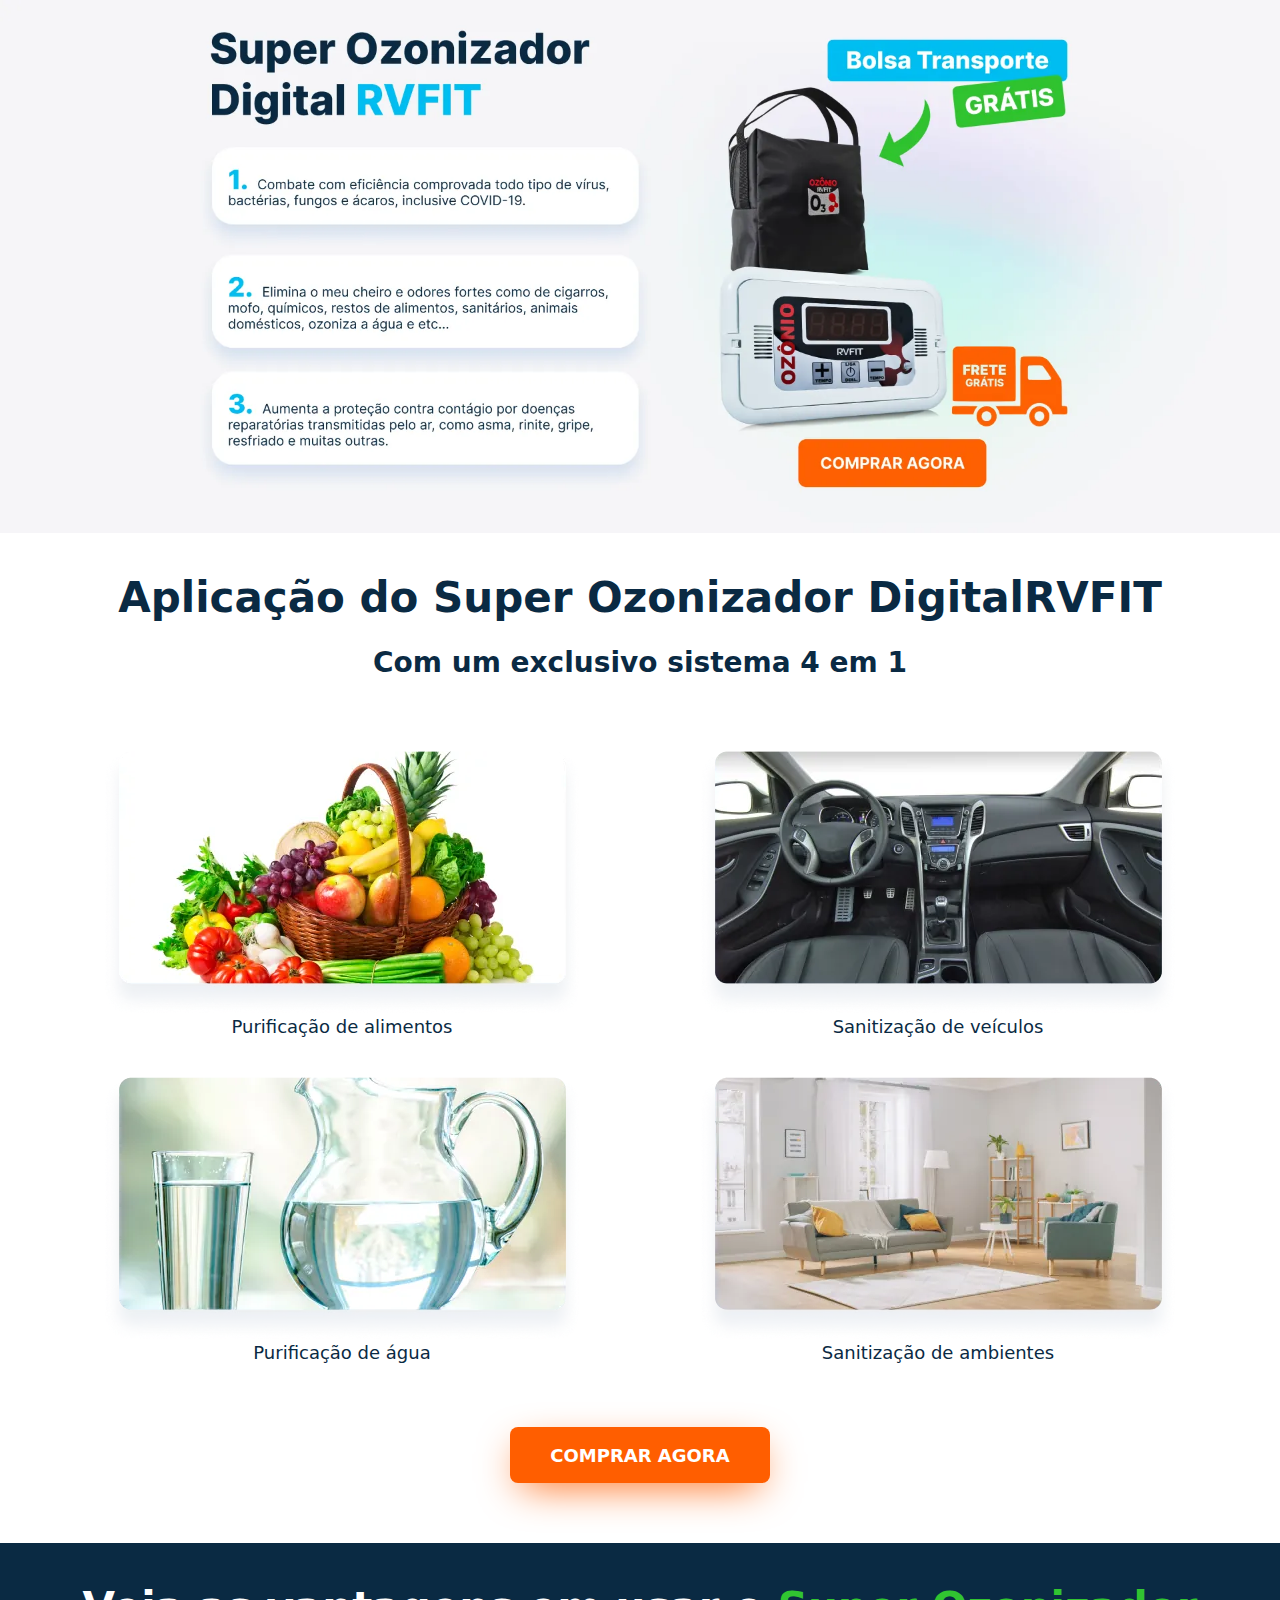
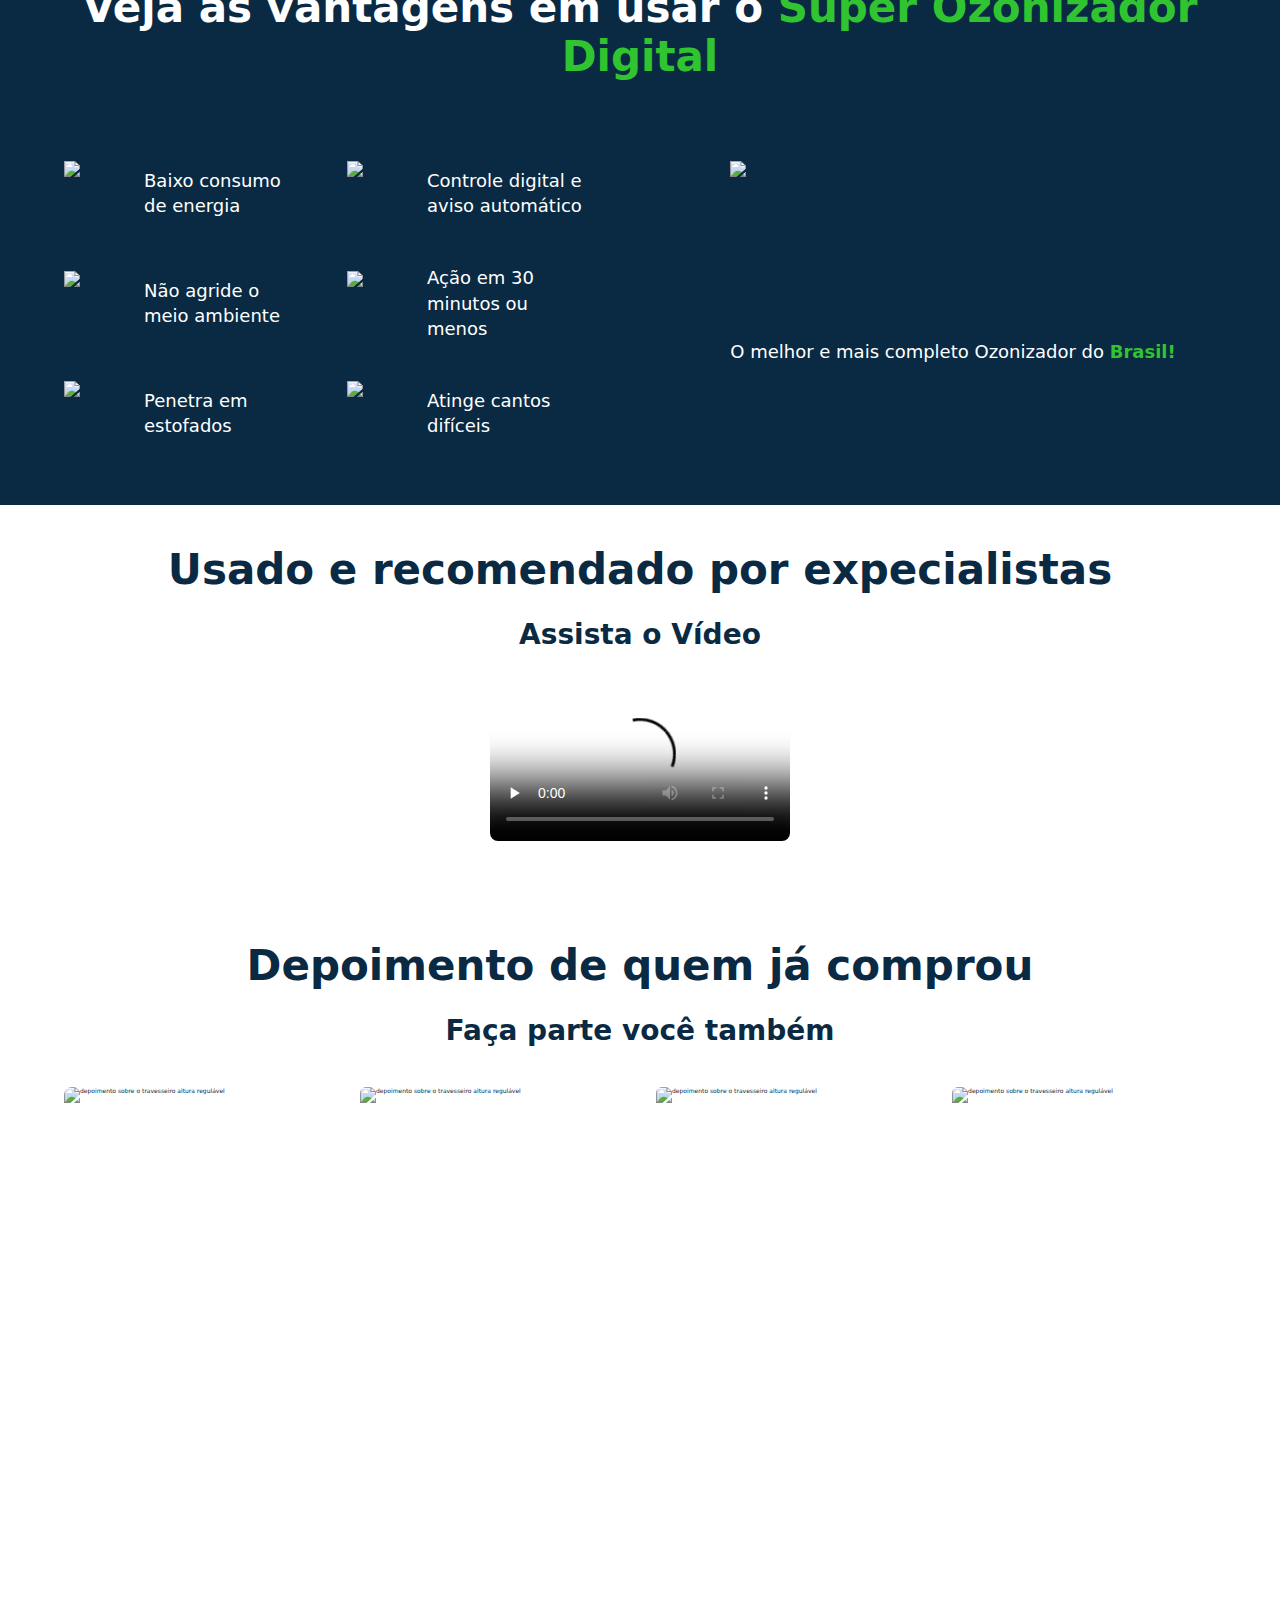
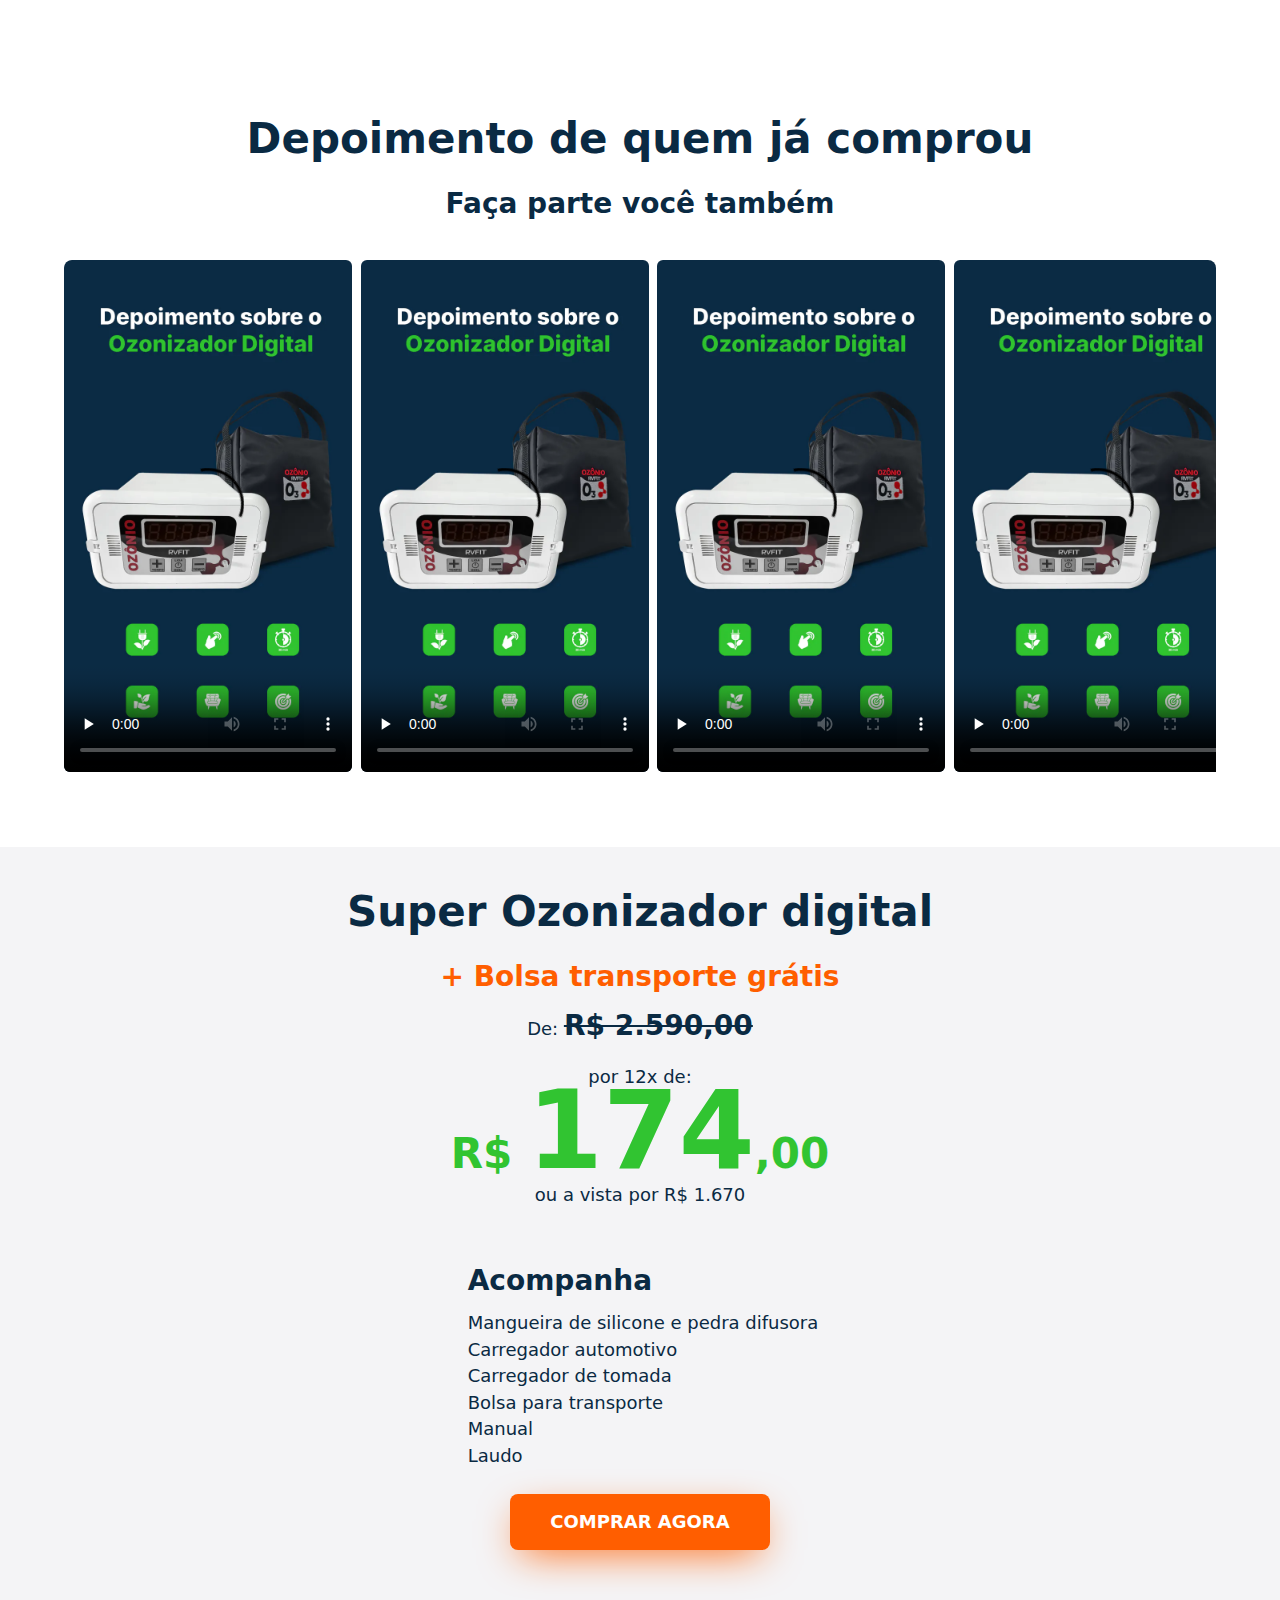
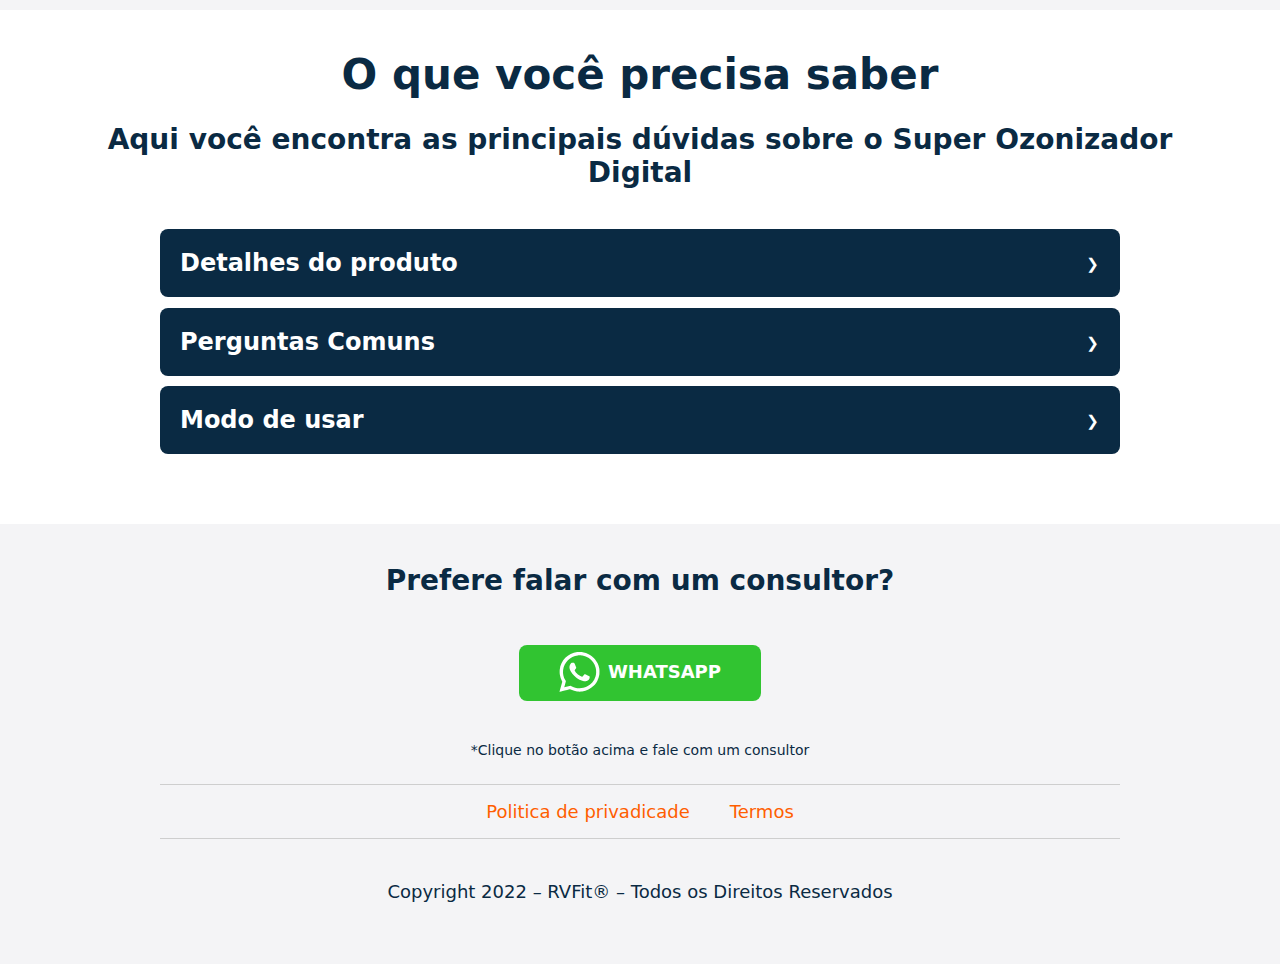
==== commit 308ffa51: "Fiz as alterações no banner, e as aplicações" ====
--- a/index.html
+++ b/index.html
@@ -1,396 +1,413 @@
 <!DOCTYPE html>
 <html lang="pt-br">
 
-<head>
-    <!-- Config-->
-    <meta charset="UTF-8" />
-    <meta http-equiv="X-UA-Compatible" content="IE=edge" />
-    <meta name="viewport" content="width=device-width, initial-scale=1.0" />
-
-    <!-- General Seo -->
-    <title>Super Ozonizador Digital</title>
-    <meta name="title" content="Super Ozonizador Digital" />
-    <meta name="description" content="Super Ozonizador digital." />
-    <link rel="canonical" href="https://www.ozoniorvfit.com.br" />
-    <meta name="author" content="Rodolfo Coprodutor" />
-    <link rel="author" href="https://rodolfocoprodutor.com.br" />
-    <meta name="robots" content="index, follow" />
-    <meta name="language" content="Portuguese" />
-    <link rel="icon" type="image/png" href="favicon.png" />
-
-    <!-- Google+ / Schema.org -->
-    <meta itemprop="name" content="Super Ozonizador Digital" />
-    <meta itemprop="description" content="Super Ozonizador digital." />
-    <meta itemprop="image" content="share.jpg" />
-    <link rel="publisher" href="https://plus.google.com/+suapagina" />
-
-    <!-- Open Graph / Facebook & Whatsapp & Instagram -->
-    <meta property="og:title" content="ozoniorvfit" />
-    <meta property="og:description" content="Super Ozonizador digital." />
-    <meta property="og:url" content="https://www.ozoniorvfit.com.br" />
-    <meta property="og:site_name" content="Super Ozonizador Digital" />
-    <meta property="og:type" content="website" />
-    <meta property="og:image" content="share.jpg" />
-    <meta property="og:locale" content="pt_BR" />
-    <meta property="og:image:type" content="image/jpg" />
-    <meta property="og:image:width" content="300" />
-    <meta property="og:image:height" content="300" />
-
-    <!-- Twitter -->
-    <meta name="twitter:title" content="Super Ozonizador Digital" />
-    <meta name="twitter:description" content="Super Ozonizador digital." />
-    <meta name="twitter:url" content="https://www.ozoniorvfit.com.br" />
-    <meta name="twitter:card" content="summary_large_image" />
-    <meta name="twitter:image" content="share.jpg" />
-    <meta name="twitter:creator" content="@author" />
-
-    <!-- Pinterest -->
-    <meta name="pinterest" content="nopin" description="Sorry, you can't save from my website!" />
-
-    <!-- Verify website ownership -->
-    <meta name="google-site-verification" content="" /><!-- Google Search Console -->
-    <meta name="facebook-domain-verification" content="" /><!-- facebook verification -->
-    <meta name="p:domain_verify" content="" /><!-- Pinterest Console-->
-
-
-    <!-- Stylesheets-->
-    <link rel="stylesheet" href="src/main.css" />
-</head>
-
-<body>
-    <header class="banner-hero">
-        <a href="#offer">
-            <picture>
-                <source class="desk" media="(min-width:768px)" srcset="assets/banner_desk.webp" width="1920"
-                    height="800" type="image/webp" class="desk" />
-                <source class="mob .img-fluid" media="(min-width:320px)" srcset="assets/banner_mob.webp" width="484"
-                    height="971" type="image/webp" class="img-fluid mob" />
-                <img class="desk" src="assets/banner_desk.webp" alt="Banner do site Super Ozonizador Digital"
-                    width="1920" height="800" type="image/webp" class="desk" />
-            </picture>
-        </a>
-    </header>
-    <main>
-        <!--Sessão Aplicação-->
-        <section class="s-aplicacao">
-            <div class="container">
-                <header class="title">
-                    <h2>Aplicação do Super Ozonizador Digital</h2>
-                    <h3>O Super Ozonizador RVFIT cumpre <b class="brand-color">múltiplas aplicações</b> </h3>
-                </header>
-                <div class="aplicacao_content">
-                    <div class="aplicacao_content__info">
-                        <h2>O Super Ozonizador foi projetado com um <strong class="brand-color">exclusivo sistema 2 em
-                                1</strong> </h2>
-                        <h3>Capaz de ozonizar ar e água. Isso lhe permite amplas possibilidades de uso, sendo ideal para
-                            sanitizar ambientes e veículos diversos.</h3>
-                        <ul class="aplicacao_list">
-                            <li class="aplicacao_list__item">Sanitização de ambientes</li>
-                            <li class="aplicacao_list__item">Purificação de ar</li>
-                            <li class="aplicacao_list__item">Multifunções para uso domestico</li>
-                            <li class="aplicacao_list__item">Sanitização de veículos</li>
-                            <li class="aplicacao_list__item">Purificação de alimentos</li>
-                            <li class="aplicacao_list__item">Areas da saúde (Ozônio medicinal)</li>
+    <head>
+        <!-- Config-->
+        <meta charset="UTF-8" />
+        <meta http-equiv="X-UA-Compatible" content="IE=edge" />
+        <meta name="viewport" content="width=device-width, initial-scale=1.0" />
+
+        <!-- General Seo -->
+        <title>Super Ozonizador Digital</title>
+        <meta name="title" content="Super Ozonizador Digital" />
+        <meta name="description" content="Super Ozonizador digital." />
+        <link rel="canonical" href="https://www.ozoniorvfit.com.br" />
+        <meta name="author" content="Rodolfo Coprodutor" />
+        <link rel="author" href="https://rodolfocoprodutor.com.br" />
+        <meta name="robots" content="index, follow" />
+        <meta name="language" content="Portuguese" />
+        <link rel="icon" type="image/png" href="favicon.png" />
+
+        <!-- Google+ / Schema.org -->
+        <meta itemprop="name" content="Super Ozonizador Digital" />
+        <meta itemprop="description" content="Super Ozonizador digital." />
+        <meta itemprop="image" content="share.jpg" />
+        <link rel="publisher" href="https://plus.google.com/+suapagina" />
+
+        <!-- Open Graph / Facebook & Whatsapp & Instagram -->
+        <meta property="og:title" content="ozoniorvfit" />
+        <meta property="og:description" content="Super Ozonizador digital." />
+        <meta property="og:url" content="https://www.ozoniorvfit.com.br" />
+        <meta property="og:site_name" content="Super Ozonizador Digital" />
+        <meta property="og:type" content="website" />
+        <meta property="og:image" content="share.jpg" />
+        <meta property="og:locale" content="pt_BR" />
+        <meta property="og:image:type" content="image/jpg" />
+        <meta property="og:image:width" content="300" />
+        <meta property="og:image:height" content="300" />
+
+        <!-- Twitter -->
+        <meta name="twitter:title" content="Super Ozonizador Digital" />
+        <meta name="twitter:description" content="Super Ozonizador digital." />
+        <meta name="twitter:url" content="https://www.ozoniorvfit.com.br" />
+        <meta name="twitter:card" content="summary_large_image" />
+        <meta name="twitter:image" content="share.jpg" />
+        <meta name="twitter:creator" content="@author" />
+
+        <!-- Pinterest -->
+        <meta name="pinterest" content="nopin" description="Sorry, you can't save from my website!" />
+
+        <!-- Verify website ownership -->
+        <meta name="google-site-verification" content="" /><!-- Google Search Console -->
+        <meta name="facebook-domain-verification" content="" /><!-- facebook verification -->
+        <meta name="p:domain_verify" content="" /><!-- Pinterest Console-->
+
+
+        <!-- Stylesheets-->
+        <link rel="stylesheet" href="src/main.css" />
+    </head>
+
+    <body>
+        <header class="banner-hero">
+            <a href="#offer">
+                <picture>
+                    <source class="desk" media="(min-width:768px)" srcset="assets/banner_desk.webp" width="1920"
+                        height="800" type="image/webp" class="desk" />
+                    <source class="mob .img-fluid" media="(min-width:320px)" srcset="assets/banner_mob.webp" width="484"
+                        height="971" type="image/webp" class="img-fluid mob" />
+                    <img class="desk" src="assets/banner_desk.webp" alt="Banner do site Super Ozonizador Digital"
+                        width="1920" height="800" type="image/webp" class="desk" />
+                </picture>
+            </a>
+        </header>
+        <main>
+            <!--Sessão Aplicação-->
+            <section class="s-aplicacao">
+                <div class="container">
+                    <header class="title">
+                        <h2>Aplicação do Super Ozonizador Digital<b class="brand-color"></b>RVFIT</b></h2>
+                        <h3>Com um exclusivo sistema 4 em 1 </h3>
+                    </header>
+                    <div class="aplicacao_content">
+
+                        <figure>
+                            <img loading="lazy" src="assets/alimentos.webp"
+                                alt="Uma imagem impressionante" width="479" height="265" />
+                            <figcaption>Purificação de alimentos</figcaption>
+                        </figure>
+                        <figure>
+                            <img loading="lazy" src="assets/veiculos.webp"
+                                alt="Uma imagem impressionante" width="479" height="265" />
+                            <figcaption>Sanitização de veículos</figcaption>
+                        </figure>
+                        <figure>
+                            <img loading="lazy" src="assets/agua.webp"
+                                alt="Uma imagem impressionante" width="479" height="265" />
+                            <figcaption>Purificação de água</figcaption>
+                        </figure>
+                        <figure>
+                            <img loading="lazy" src="assets/ambientes.webp"
+                                alt="Uma imagem impressionante" width="479" height="265" />
+                            <figcaption>Sanitização de ambientes</figcaption>
+                        </figure>
+
+                    </div>
+                    <a href="#offer"><button>Comprar Agora</button></a>
+                </div>
+            </section>
+            <!-- Sessão Vantagens-->
+            <section class="s-vantagens">
+                <div class="container">
+                    <header class="title">
+                        <h2>Veja as vantagens em usar o <strong class="green-color">Super Ozonizador Digital</strong>
+                        </h2>
+                    </header>
+                    <div class="vantagens_content">
+                        <ul class="vantagens_content__items">
+                            <li class="vantagens_content__item__item">
+                                <img loading="lazy" class="icon" src="assets/icon-energia.svg"
+                                    alt="icone economia de energia" width="80" height="80">
+                                <p>Baixo consumo de energia</p>
+                            </li>
+                            <li class="vantagens_content__item__item">
+                                <img loading="lazy" class="icon" src="assets/icon-controle-digital.svg"
+                                    alt="icone controle digital" width="80" height="80">
+                                <p>Controle digital e aviso automático</p>
+                            </li>
+                            <li class="vantagens_content__item__item">
+                                <img loading="lazy" class="icon" src="assets/icon-ambiente.svg"
+                                    alt="icone não agride o meio img_ambientes" width="80" height="80">
+                                <p>Não agride o meio ambiente</p>
+                            </li>
+                            <li class="vantagens_content__item__item">
+                                <img loading="lazy" class="icon" src="assets/icon-30.svg"
+                                    alt="icone 30 minutos ou menos" width="80" height="80">
+                                <p>Ação em 30 minutos ou menos</p>
+                            </li>
+                            <li class="vantagens_content__item__item">
+                                <img loading="lazy" class="icon" src="assets/icon-estofados.svg"
+                                    alt="icone penetra em estodados" width="80" height="80">
+                                <p>Penetra em estofados</p>
+                            </li>
+                            <li class="vantagens_content__item__item">
+                                <img loading="lazy" class="icon" src="assets/icon-alvo.svg" alt="icone de um alvo"
+                                    width="80" height="80">
+                                <p>Atinge cantos difíceis</p>
+                            </li>
                         </ul>
-                    </div>
-                    <div class="aplicacao_content_img">
-                        <img loading="lazy" src="assets/img_ambientes.webp"
-                            alt="Duas fotos primeira foto arte interna de um carro segunda foto parte interna de uma casa"
-                            width="560" height="391" />
-                    </div>
-                </div>
-                <a href="#offer"><button>Comprar Agora</button></a>
-            </div>
-        </section>
-        <!-- Sessão Vantagens-->
-        <section class="s-vantagens">
-            <div class="container">
-                <header class="title">
-                    <h2>Veja as vantagens em usar o <strong class="green-color">Super Ozonizador Digital</strong> </h2>
-                </header>
-                <div class="vantagens_content">
-                    <ul class="vantagens_content__items">
-                        <li class="vantagens_content__item__item">
-                            <img loading="lazy" class="icon" src="assets/icon-energia.svg"
-                                alt="icone economia de energia" width="80" height="80">
-                            <p>Baixo consumo de energia</p>
-                        </li>
-                        <li class="vantagens_content__item__item">
-                            <img loading="lazy" class="icon" src="assets/icon-controle-digital.svg"
-                                alt="icone controle digital" width="80" height="80">
-                            <p>Controle digital e aviso automático</p>
-                        </li>
-                        <li class="vantagens_content__item__item">
-                            <img loading="lazy" class="icon" src="assets/icon-ambiente.svg"
-                                alt="icone não agride o meio img_ambientes" width="80" height="80">
-                            <p>Não agride o meio ambiente</p>
-                        </li>
-                        <li class="vantagens_content__item__item">
-                            <img loading="lazy" class="icon" src="assets/icon-30.svg" alt="icone 30 minutos ou menos"
-                                width="80" height="80">
-                            <p>Ação em 30 minutos ou menos</p>
-                        </li>
-                        <li class="vantagens_content__item__item">
-                            <img loading="lazy" class="icon" src="assets/icon-estofados.svg"
-                                alt="icone penetra em estodados" width="80" height="80">
-                            <p>Penetra em estofados</p>
-                        </li>
-                        <li class="vantagens_content__item__item">
-                            <img loading="lazy" class="icon" src="assets/icon-alvo.svg" alt="icone de um alvo"
-                                width="80" height="80">
-                            <p>Atinge cantos difíceis</p>
-                        </li>
+                        <div class="vantagens_content__ozonizador">
+                            <img loading="lazy" src="assets/ozonizador_frente.webp"
+                                alt="Foto do Super Ozonizador Digital" width="384" height="242">
+                            <span>O melhor e mais completo Ozonizador do <b class="green-color">Brasil!</b> </span>
+                        </div>
+                    </div>
+                </div>
+            </section>
+            <!-- Sessão Vídeo-->
+            <section class="s-video">
+                <div class="container">
+                    <header class="title">
+                        <h2>Usado e recomendado por expecialistas</h2>
+                        <h3>Assista o Vídeo</h3>
+                    </header>
+                    <video loading="lazy" oncontextmenu="return false;" controlsList="nodownload" controls
+                        preload="none"
+                        poster="https://res.cloudinary.com/doak3dt4b/image/upload/v1658003255/rvfit/thumbnail-youtube_elsxmc.webp"
+                        loading="lazy">
+                        <source
+                            src="https://res.cloudinary.com/doak3dt4b/video/upload/v1658002434/rvfit/o-fim-do-virus_vggptd.webm"
+                            type="video/webm">
+                    </video>
+                </div>
+            </section>
+            <!-- Sessão depoimentos-->
+            <section class="s-depoimentos">
+                <div class="container">
+                    <header class="title">
+                        <h2>Depoimento de quem já comprou</h2>
+                        <h3>Faça parte você também</h3>
+                    </header>
+                    <div class="content_depoimentos">
+                        <figure>
+                            <img loading="lazy" src='assets/depoimento-1.webp'
+                                alt='depoimento sobre o travesseiro altura regulável' width="640" height="1140">
+                            <img loading="lazy" src='assets/depoimento-1.webp'
+                                alt='depoimento sobre o travesseiro altura regulável' width="640" height="1140">
+                            <img loading="lazy" src='assets/depoimento-1.webp'
+                                alt='depoimento sobre o travesseiro altura regulável' width="640" height="1140">
+                            <img loading="lazy" src='assets/depoimento-1.webp'
+                                alt='depoimento sobre o travesseiro altura regulável' width="640" height="1140">
+                        </figure>
+                    </div>
+                </div>
+            </section>
+
+            <!-- Sessão depoimentos vídeos-->
+            <section class="s-depoimentos_videos">
+                <div class="container">
+                    <header class="title">
+                        <h2>Depoimento de quem já comprou</h2>
+                        <h3>Faça parte você também</h3>
+                    </header>
+                    <div class="content_depoimentos_videos">
+                        <div class="media-element">
+                            <video loading="lazy" oncontextmenu="return false;" controlsList="nodownload" controls
+                                preload="none" poster="assets/miniatura-depo.webp" loading="lazy">
+                                <source
+                                    src="https://res.cloudinary.com/doak3dt4b/video/upload/v1658029471/rvfit/depo-1_maft7j.mp4"
+                                    type="video/mp4">
+                            </video>
+                            <video loading="lazy" oncontextmenu="return false;" controlsList="nodownload" controls
+                                preload="none" poster="assets/miniatura-depo.webp" loading="lazy">
+                                <source
+                                    src="https://res.cloudinary.com/doak3dt4b/video/upload/v1658029459/rvfit/depo-2_xf6dbh.mp4"
+                                    type="video/mp4">
+                            </video>
+                            <video loading="lazy" oncontextmenu="return false;" controlsList="nodownload" controls
+                                preload="none" poster="assets/miniatura-depo.webp" loading="lazy">
+                                <source
+                                    src="https://res.cloudinary.com/doak3dt4b/video/upload/v1658029526/rvfit/depo-3_mya011.mp4"
+                                    type="video/mp4">
+                            </video>
+
+                            <video loading="lazy" oncontextmenu="return false;" controlsList="nodownload" controls
+                                preload="none" poster="assets/miniatura-depo.webp" loading="lazy">
+                                <source
+                                    src="https://res.cloudinary.com/doak3dt4b/video/upload/v1658029435/rvfit/depo-5_wvdv8u.mp4"
+                                    type="video/mp4">
+                            </video>
+                        </div>
+                    </div>
+                </div>
+            </section>
+            <!-- Sessão de oferta-->
+            <section class="s-oferta" id="offer">
+                <div class="container">
+                    <header class="title">
+                        <h2>Super Ozonizador digital</h2>
+                        <h3>+ Bolsa transporte grátis</h3>
+                        <span class="preco-antigo">De: <strong><s>R$ 2.590,00</s></strong> </span>
+                        <span class="preco-parcelas">por 12x de:</span>
+                        <span class="green-color preco-novo"> R$ <strong class="green-color">174</strong>,00</span>
+                        <span class="preco-avista">ou a vista por R$ 1.670</span>
+                    </header>
+                    <img loading="lazy" src="assets/kit-ozonizador.webp"
+                        alt="Foto do ozonizador com a bolsa de transporte" width="512" height="399" />
+
+                    <ul>
+                        <li class="subtitle"> Acompanha </li>
+                        <li>Mangueira de silicone e pedra difusora</li>
+                        <li>Carregador automotivo</li>
+                        <li>Carregador de tomada</li>
+                        <li>Bolsa para transporte</li>
+                        <li>Manual</li>
+                        <li>Laudo</li>
                     </ul>
-                    <div class="vantagens_content__ozonizador">
-                        <img loading="lazy" src="assets/ozonizador_frente.webp" alt="Foto do Super Ozonizador Digital"
-                            width="384" height="242">
-                        <span>O melhor e mais completo Ozonizador do <b class="green-color">Brasil!</b> </span>
-                    </div>
-                </div>
-            </div>
-        </section>
-        <!-- Sessão Vídeo-->
-        <section class="s-video">
-            <div class="container">
-                <header class="title">
-                    <h2>Usado e recomendado por expecialistas</h2>
-                    <h3>Assista o Vídeo</h3>
-                </header>
-                <video loading="lazy" oncontextmenu="return false;" controlsList="nodownload" controls preload="none"
-                    poster="https://res.cloudinary.com/doak3dt4b/image/upload/v1658003255/rvfit/thumbnail-youtube_elsxmc.webp"
-                    loading="lazy">
-                    <source
-                        src="https://res.cloudinary.com/doak3dt4b/video/upload/v1658002434/rvfit/o-fim-do-virus_vggptd.webm"
-                        type="video/webm">
-                </video>
-            </div>
-        </section>
-        <!-- Sessão depoimentos-->
-        <section class="s-depoimentos">
-            <div class="container">
-                <header class="title">
-                    <h2>Depoimento de quem já comprou</h2>
-                    <h3>Faça parte você também</h3>
-                </header>
-                <div class="content_depoimentos">
-                    <figure>
-                        <img loading="lazy" src='assets/depoimento-1.webp'
-                            alt='depoimento sobre o travesseiro altura regulável' width="640" height="1140">
-                        <img loading="lazy" src='assets/depoimento-1.webp'
-                            alt='depoimento sobre o travesseiro altura regulável' width="640" height="1140">
-                        <img loading="lazy" src='assets/depoimento-1.webp'
-                            alt='depoimento sobre o travesseiro altura regulável' width="640" height="1140">
-                        <img loading="lazy" src='assets/depoimento-1.webp'
-                            alt='depoimento sobre o travesseiro altura regulável' width="640" height="1140">
-                    </figure>
-                </div>
-            </div>
-        </section>
-
-        <!-- Sessão depoimentos vídeos-->
-        <section class="s-depoimentos_videos">
-            <div class="container">
-                <header class="title">
-                    <h2>Depoimento de quem já comprou</h2>
-                    <h3>Faça parte você também</h3>
-                </header>
-                <div class="content_depoimentos_videos">
-                    <div class="media-element">
-                        <video loading="lazy" oncontextmenu="return false;" controlsList="nodownload" controls
-                            preload="none" poster="assets/miniatura-depo.webp" loading="lazy">
-                            <source
-                                src="https://res.cloudinary.com/doak3dt4b/video/upload/v1658029471/rvfit/depo-1_maft7j.mp4"
-                                type="video/mp4">
-                        </video>
-                        <video loading="lazy" oncontextmenu="return false;" controlsList="nodownload" controls
-                            preload="none" poster="assets/miniatura-depo.webp" loading="lazy">
-                            <source
-                                src="https://res.cloudinary.com/doak3dt4b/video/upload/v1658029459/rvfit/depo-2_xf6dbh.mp4"
-                                type="video/mp4">
-                        </video>
-                        <video loading="lazy" oncontextmenu="return false;" controlsList="nodownload" controls
-                            preload="none" poster="assets/miniatura-depo.webp" loading="lazy">
-                            <source
-                                src="https://res.cloudinary.com/doak3dt4b/video/upload/v1658029526/rvfit/depo-3_mya011.mp4"
-                                type="video/mp4">
-                        </video>
-
-                        <video loading="lazy" oncontextmenu="return false;" controlsList="nodownload" controls
-                            preload="none" poster="assets/miniatura-depo.webp" loading="lazy">
-                            <source
-                                src="https://res.cloudinary.com/doak3dt4b/video/upload/v1658029435/rvfit/depo-5_wvdv8u.mp4"
-                                type="video/mp4">
-                        </video>
-                    </div>
-                </div>
-            </div>
-        </section>
-        <!-- Sessão de oferta-->
-        <section class="s-oferta" id="offer">
-            <div class="container">
-                <header class="title">
-                    <h2>Super Ozonizador digital</h2>
-                    <h3>+ Bolsa transporte grátis</h3>
-                    <span class="preco-antigo">De: <strong><s>R$ 2.590,00</s></strong> </span>
-                    <span class="preco-parcelas">por 12x de:</span>
-                    <span class="green-color preco-novo"> R$ <strong class="green-color">174</strong>,00</span>
-                    <span class="preco-avista">ou a vista por R$ 1.670</span>
-                </header>
-                <img loading="lazy" src="assets/kit-ozonizador.webp" alt="Foto do ozonizador com a bolsa de transporte"
-                    width="512" height="399" />
-
-                <ul>
-                    <li class="subtitle"> Acompanha </li>
-                    <li>Mangueira de silicone e pedra difusora</li>
-                    <li>Carregador automotivo</li>
-                    <li>Carregador de tomada</li>
-                    <li>Bolsa para transporte</li>
-                    <li>Manual</li>
-                    <li>Laudo</li>
-                </ul>
-
-                <a href="#offer"><button>Comprar Agora</button></a>
-            </div>
-        </section>
-        <!-- Sessão Perguntas frequentes-->
-        <section class="s-faq">
-            <div class="container">
-                <header class="title">
-                    <h2>O que você precisa saber</h2>
-                    <h3>Aqui você encontra as principais dúvidas sobre o Super Ozonizador Digital</h3>
-                </header>
-                <div class="faq_content">
-                    <div class="accordions">
-                        <div class="accordion">
-                            <input type="checkbox" id="first">
-                            <label class="acc-label" for="first"> Detalhes do produto</label>
-                            <div class="acc-content">
-                                <ul>
-                                    <li>
-                                        <p> <b>Preciso de recarga?</b> </p>
-                                        <p>Não. Não há necessidade de recarga, refil ou custos operacionais</p>
-                                    </li>
-
-                                    <li>
-                                        <p> <b>Quais cuidados tomar?</b> </p>
-                                        <p>Não deixe o aparelho em superficies escorregadias, afim de evitar que deslise
-                                            e caia no chão.</p>
-                                    </li>
-
-                                    <li>
-                                        <p> <b>Há limite de uso do produto?</b> </p>
-                                        <p>Não. Oproduto não tem limite de uso e pode durar muitos anos.</p>
-                                    </li>
-
-
-                                </ul>
+
+                    <a href="#offer"><button>Comprar Agora</button></a>
+                </div>
+            </section>
+            <!-- Sessão Perguntas frequentes-->
+            <section class="s-faq">
+                <div class="container">
+                    <header class="title">
+                        <h2>O que você precisa saber</h2>
+                        <h3>Aqui você encontra as principais dúvidas sobre o Super Ozonizador Digital</h3>
+                    </header>
+                    <div class="faq_content">
+                        <div class="accordions">
+                            <div class="accordion">
+                                <input type="checkbox" id="first">
+                                <label class="acc-label" for="first"> Detalhes do produto</label>
+                                <div class="acc-content">
+                                    <ul>
+                                        <li>
+                                            <p> <b>Preciso de recarga?</b> </p>
+                                            <p>Não. Não há necessidade de recarga, refil ou custos operacionais</p>
+                                        </li>
+
+                                        <li>
+                                            <p> <b>Quais cuidados tomar?</b> </p>
+                                            <p>Não deixe o aparelho em superficies escorregadias, afim de evitar que
+                                                deslise
+                                                e caia no chão.</p>
+                                        </li>
+
+                                        <li>
+                                            <p> <b>Há limite de uso do produto?</b> </p>
+                                            <p>Não. Oproduto não tem limite de uso e pode durar muitos anos.</p>
+                                        </li>
+
+
+                                    </ul>
+                                </div>
+                            </div>
+                            <div class="accordion">
+                                <input type="checkbox" id="second">
+                                <label class="acc-label" for="second">Perguntas Comuns</label>
+                                <div class="acc-content">
+                                    <ul>
+                                        <li>
+                                            <p> <b>Posso usar todos os dias? </b> </p>
+                                            <p>Sim, mas não é preciso. Para a maioria dos ambientes, usar apenas 1 ou 2
+                                                vezes por semana já é sulficiente.</p>
+                                        </li>
+                                        <li>
+                                            <p> <b>Ele elimina os causadores de doenças respiratórias como asma, rinite
+                                                    e
+                                                    outras?</b> </p>
+                                            <p>Sim. Fungos e ácaros impregnados em roupas, peças de cama, sofás e etc,
+                                                são
+                                                eliminados, ao mesmo tempo o ar é purificado para uma respiração mais
+                                                saudável.</p>
+                                        </li>
+                                        <li>
+                                            <p> <b>Ele descontamina o ambiente com esses vírus por aí?</b> </p>
+                                            <p>Sim. Basta usar equipamento conforme o manual para a eficácia na
+                                                descontaminação.</p>
+                                        </li>
+                                        <li>
+                                            <p> <b>Posso usar com pessoas ou animais no local?</b> </p>
+                                            <p>Não. Animais ou pessoas podem acessar o local, mas não devem permanecer
+                                                lá
+                                                durante a descontaminação.</p>
+                                        </li>
+                                        <li>
+                                            <p> <b>Quanto tempo dura o aparelho?</b> </p>
+                                            <p>Não há um limite definido, pois a vida útil do Super Ozonizador Digital é
+                                                similar à de uma ferramenta ou eletrodoméstico. Cuidando bem, tende a
+                                                durar
+                                                muitos anos.</p>
+                                        </li>
+                                        <li>
+                                            <p> <b>Ele retira odores de alimentos, tipo peixes e crustáceos
+                                                    (camarão)?</b>
+                                            </p>
+                                            <p>Sim. O Super Ozonizador Digital tem o poder para elimininar todos os
+                                                tipos de
+                                                odores.</p>
+                                        </li>
+                                        <li>
+                                            <p> <b>Pode usar o equipamento com a tv, computador ou outro aparelho no
+                                                    ambiente?</b> </p>
+                                            <p>Sim. O ozônio não prejudica nenhum eletrodoméstico ou eletrônico.</p>
+                                        </li>
+                                    </ul>
+                                </div>
+                            </div>
+                            <div class="accordion">
+                                <input type="checkbox" id="third">
+                                <label class="acc-label" for="third"> Modo de usar</label>
+                                <div class="acc-content">
+                                    <ul>
+                                        <li>
+                                            <p> <b>Posso usar em qualquer ambiente?</b> </p>
+                                            <p>Sim. Porém para maior efetividade do produto, prefira ambientes fechados
+                                                com
+                                                até 20 metros quadrados</p>
+                                        </li>
+                                        <li>
+                                            <p> <b>Como usar nos ambientes fechados?</b> </p>
+                                            <p>Basta abrir as portas do guarda-roupa ou armarios, fechar as portas e
+                                                janelas
+                                                do ambiente, ligar o aparelho no tempo desejado e sair do local.</p>
+                                        </li>
+                                        <li>
+                                            <p> <b>Como usar para tratar água e alimentos?</b> </p>
+                                            <p>O protocolo de uso é bem simples, bastanto mergulhar a pedra difusora
+                                                presente no cabo de silicone em um recipiente (preferencialmente de
+                                                vidro)
+                                                com a água e os alimentos.</p>
+                                        </li>
+                                        <li>
+                                            <p> <b>Como usar dentro de carros?</b> </p>
+                                            <p>Conecte o adaptador do aparelho ao conector de energia do carro,
+                                                configure o
+                                                tempo de ozonização, saia do carro e feche as portas.</p>
+                                        </li>
+
+                                    </ul>
+                                </div>
                             </div>
                         </div>
-                        <div class="accordion">
-                            <input type="checkbox" id="second">
-                            <label class="acc-label" for="second">Perguntas Comuns</label>
-                            <div class="acc-content">
-                                <ul>
-                                    <li>
-                                        <p> <b>Posso usar todos os dias? </b> </p>
-                                        <p>Sim, mas não é preciso. Para a maioria dos ambientes, usar apenas 1 ou 2
-                                            vezes por semana já é sulficiente.</p>
-                                    </li>
-                                    <li>
-                                        <p> <b>Ele elimina os causadores de doenças respiratórias como asma, rinite e
-                                                outras?</b> </p>
-                                        <p>Sim. Fungos e ácaros impregnados em roupas, peças de cama, sofás e etc, são
-                                            eliminados, ao mesmo tempo o ar é purificado para uma respiração mais
-                                            saudável.</p>
-                                    </li>
-                                    <li>
-                                        <p> <b>Ele descontamina o ambiente com esses vírus por aí?</b> </p>
-                                        <p>Sim. Basta usar equipamento conforme o manual para a eficácia na
-                                            descontaminação.</p>
-                                    </li>
-                                    <li>
-                                        <p> <b>Posso usar com pessoas ou animais no local?</b> </p>
-                                        <p>Não. Animais ou pessoas podem acessar o local, mas não devem permanecer lá
-                                            durante a descontaminação.</p>
-                                    </li>
-                                    <li>
-                                        <p> <b>Quanto tempo dura o aparelho?</b> </p>
-                                        <p>Não há um limite definido, pois a vida útil do Super Ozonizador Digital é
-                                            similar à de uma ferramenta ou eletrodoméstico. Cuidando bem, tende a durar
-                                            muitos anos.</p>
-                                    </li>
-                                    <li>
-                                        <p> <b>Ele retira odores de alimentos, tipo peixes e crustáceos (camarão)?</b>
-                                        </p>
-                                        <p>Sim. O Super Ozonizador Digital tem o poder para elimininar todos os tipos de
-                                            odores.</p>
-                                    </li>
-                                    <li>
-                                        <p> <b>Pode usar o equipamento com a tv, computador ou outro aparelho no
-                                                ambiente?</b> </p>
-                                        <p>Sim. O ozônio não prejudica nenhum eletrodoméstico ou eletrônico.</p>
-                                    </li>
-                                </ul>
-                            </div>
-                        </div>
-                        <div class="accordion">
-                            <input type="checkbox" id="third">
-                            <label class="acc-label" for="third"> Modo de usar</label>
-                            <div class="acc-content">
-                                <ul>
-                                    <li>
-                                        <p> <b>Posso usar em qualquer ambiente?</b> </p>
-                                        <p>Sim. Porém para maior efetividade do produto, prefira ambientes fechados com
-                                            até 20 metros quadrados</p>
-                                    </li>
-                                    <li>
-                                        <p> <b>Como usar nos ambientes fechados?</b> </p>
-                                        <p>Basta abrir as portas do guarda-roupa ou armarios, fechar as portas e janelas
-                                            do ambiente, ligar o aparelho no tempo desejado e sair do local.</p>
-                                    </li>
-                                    <li>
-                                        <p> <b>Como usar para tratar água e alimentos?</b> </p>
-                                        <p>O protocolo de uso é bem simples, bastanto mergulhar a pedra difusora
-                                            presente no cabo de silicone em um recipiente (preferencialmente de vidro)
-                                            com a água e os alimentos.</p>
-                                    </li>
-                                    <li>
-                                        <p> <b>Como usar dentro de carros?</b> </p>
-                                        <p>Conecte o adaptador do aparelho ao conector de energia do carro, configure o
-                                            tempo de ozonização, saia do carro e feche as portas.</p>
-                                    </li>
-
-                                </ul>
-                            </div>
-                        </div>
-                    </div>
-                </div>
-            </div>
-        </section>
-
-    </main>
-    <footer>
-        <section>
-            <div class="container">
-                <header class="title">
-                    <h2>Prefere falar com um consultor?</h2>
-                </header>
-                <a href="https://api.whatsapp.com/send?phone=5511985075089&text=Ol%C3%A1%20gostaria%20de%20informa%C3%A7%C3%B5es%20sobre%20o%20Super%20Ozonizador%20RVFIT"
-                    target="_blank" rel="noopener noreferrer"> <button class="btn-wpp">whatsapp</button></a>
-                <p class="smallest">*Clique no botão acima e fale com um consultor</p>
-                <nav>
-                    <ul>
-                        <li class="menu-1"><a href="politica.html" target="_blank" rel="noopener noreferrer">Politica de
-                                privadicade </a></li>
-                        <li><a href="termos.html" target="_blank" rel="noopener noreferrer">Termos</a></li>
-                    </ul>
-                </nav>
-                <div class="creditos">
-                    <p>Copyright 2022 – RVFit­­® – Todos os Direitos Reservados</p>
-                </div>
-            </div>
-        </section>
-    </footer>
-</body>
+                    </div>
+                </div>
+            </section>
+
+        </main>
+        <footer>
+            <section>
+                <div class="container">
+                    <header class="title">
+                        <h2>Prefere falar com um consultor?</h2>
+                    </header>
+                    <a href="https://api.whatsapp.com/send?phone=5511985075089&text=Ol%C3%A1%20gostaria%20de%20informa%C3%A7%C3%B5es%20sobre%20o%20Super%20Ozonizador%20RVFIT"
+                        target="_blank" rel="noopener noreferrer"> <button class="btn-wpp">whatsapp</button></a>
+                    <p class="smallest">*Clique no botão acima e fale com um consultor</p>
+                    <nav>
+                        <ul>
+                            <li class="menu-1"><a href="politica.html" target="_blank"
+                                    rel="noopener noreferrer">Politica de
+                                    privadicade </a></li>
+                            <li><a href="termos.html" target="_blank" rel="noopener noreferrer">Termos</a></li>
+                        </ul>
+                    </nav>
+                    <div class="creditos">
+                        <p>Copyright 2022 – RVFit­­® – Todos os Direitos Reservados</p>
+                    </div>
+                </div>
+            </section>
+        </footer>
+    </body>
 
 </html>--- a/src/main.css
+++ b/src/main.css
@@ -132,12 +132,13 @@
 }
 
 button {
-    margin-top: 4rem;
-    padding: 2rem 4rem;
+    height: 5.6rem;
+    max-width: 36rem;
+    padding: 0 4rem;
     color: #fff;
     border-radius: 0.8rem;
     font-size: var(--body-text);
-    font-weight: 700;
+    font-weight: 600;
     text-align: center;
     text-transform: uppercase;
     background-color: var(--attention-color-orange);
@@ -209,6 +210,7 @@
 header.banner-hero {
     display: grid;
     place-items: center;
+    background-color: var(--gray-color);
 }
 
 header.banner-hero a picture .desk {
@@ -234,10 +236,9 @@
 }
 
 section.s-aplicacao .container {
-    place-items: center;
     background-image: url(../assets/bg_section.webp);
     background-repeat: no-repeat;
-    background-position: bottom right;
+    background-position: center;
     background-size: contain;
 
 }
@@ -249,42 +250,30 @@
 
 section.s-aplicacao .container .aplicacao_content {
     display: grid;
-    grid-template-columns: repeat(auto-fit, minmax(32rem, 1fr));
+    grid-template-columns: repeat(auto-fit, minmax(50vh, 1fr));
     gap: 4rem;
     margin-top: 3.2rem;
-}
-
-section.s-aplicacao .container .aplicacao_content .aplicacao_content__info h2 {
-    font-size: clamp(2.4rem, 3.2vw, 3.6rem);
-}
-
-section.s-aplicacao .container .aplicacao_content .aplicacao_content__info h3 {
-    font-size: clamp(2rem, 2.2vw, 2.4rem);
-}
-
-section.s-aplicacao .container .aplicacao_content .aplicacao_list {
-    display: grid;
-    grid-template-columns: repeat(auto-fit, minmax(28rem, 1fr));
-    margin-top: 3.2rem;
-}
-
-section.s-aplicacao .container .aplicacao_content .aplicacao_list .aplicacao_list__item {
-    display: flexbox;
-    margin-top: .6rem;
-}
-
-section.s-aplicacao .container .aplicacao_content .aplicacao_list .aplicacao_list__item::before {
+    justify-items: center;
+}
+section.s-aplicacao .container .aplicacao_content figure img{
+    max-width: max-content;
+    object-fit: contain;
+}
+section.s-aplicacao .container .aplicacao_content figure figcaption{
+    font-size: var(--body-text);
+    text-align: center;
+    font-weight: 500;
+}
+section.s-aplicacao .container .aplicacao_content figure figcaption::before{
     content: url(../assets/bullet-points.svg);
-    height: 1.4rem;
-    vertical-align: middle;
-    margin-right: .6rem;
-}
-
-section.s-aplicacao .container .aplicacao_content .aplicacao_content_img img {
-    display: block;
-    max-width: max-content;
-    max-height: 512px;
-    object-fit: contain;
+    width: 2.4rem;
+    aspect-ratio: 1 / 1;
+    position: relative;
+    inset: .2rem -.8rem; 
+}
+section.s-aplicacao .container a{
+    margin-top: 4rem;
+    justify-self: center;
 }
 
 section.s-vantagens {
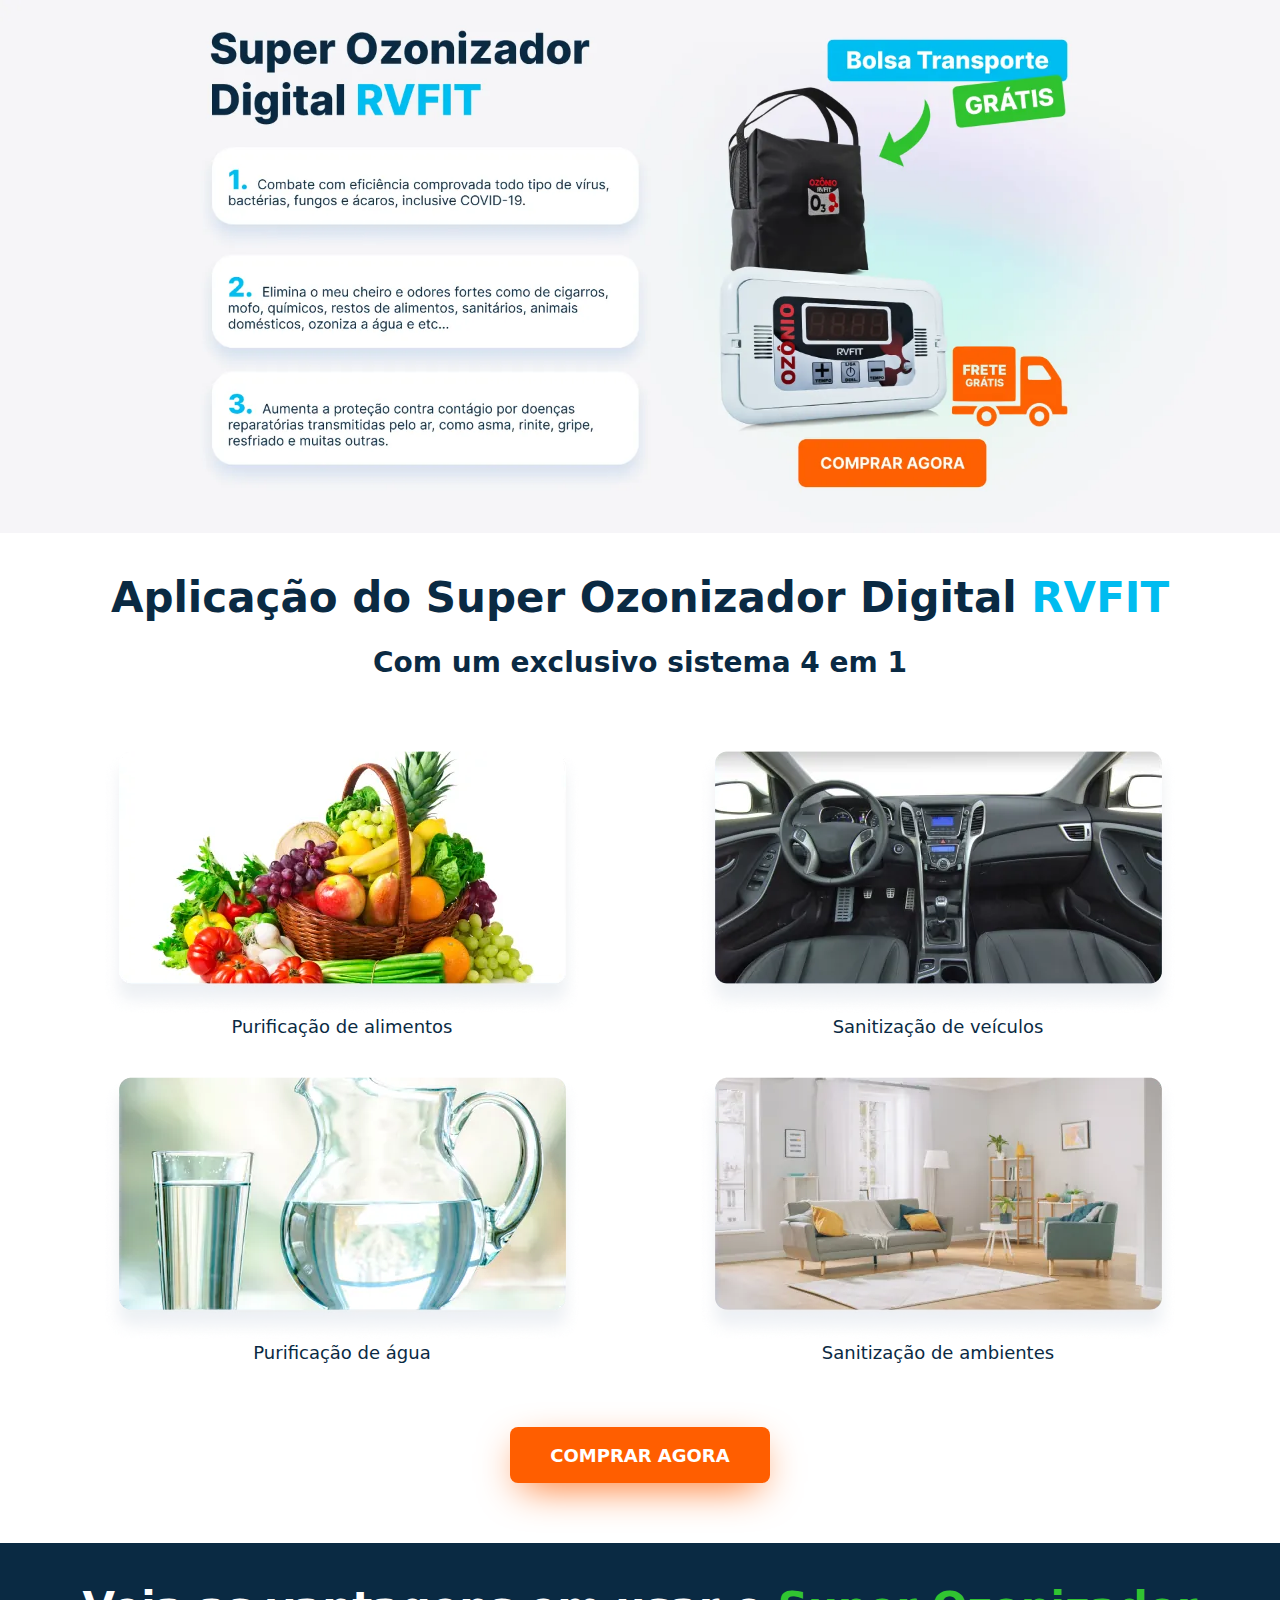
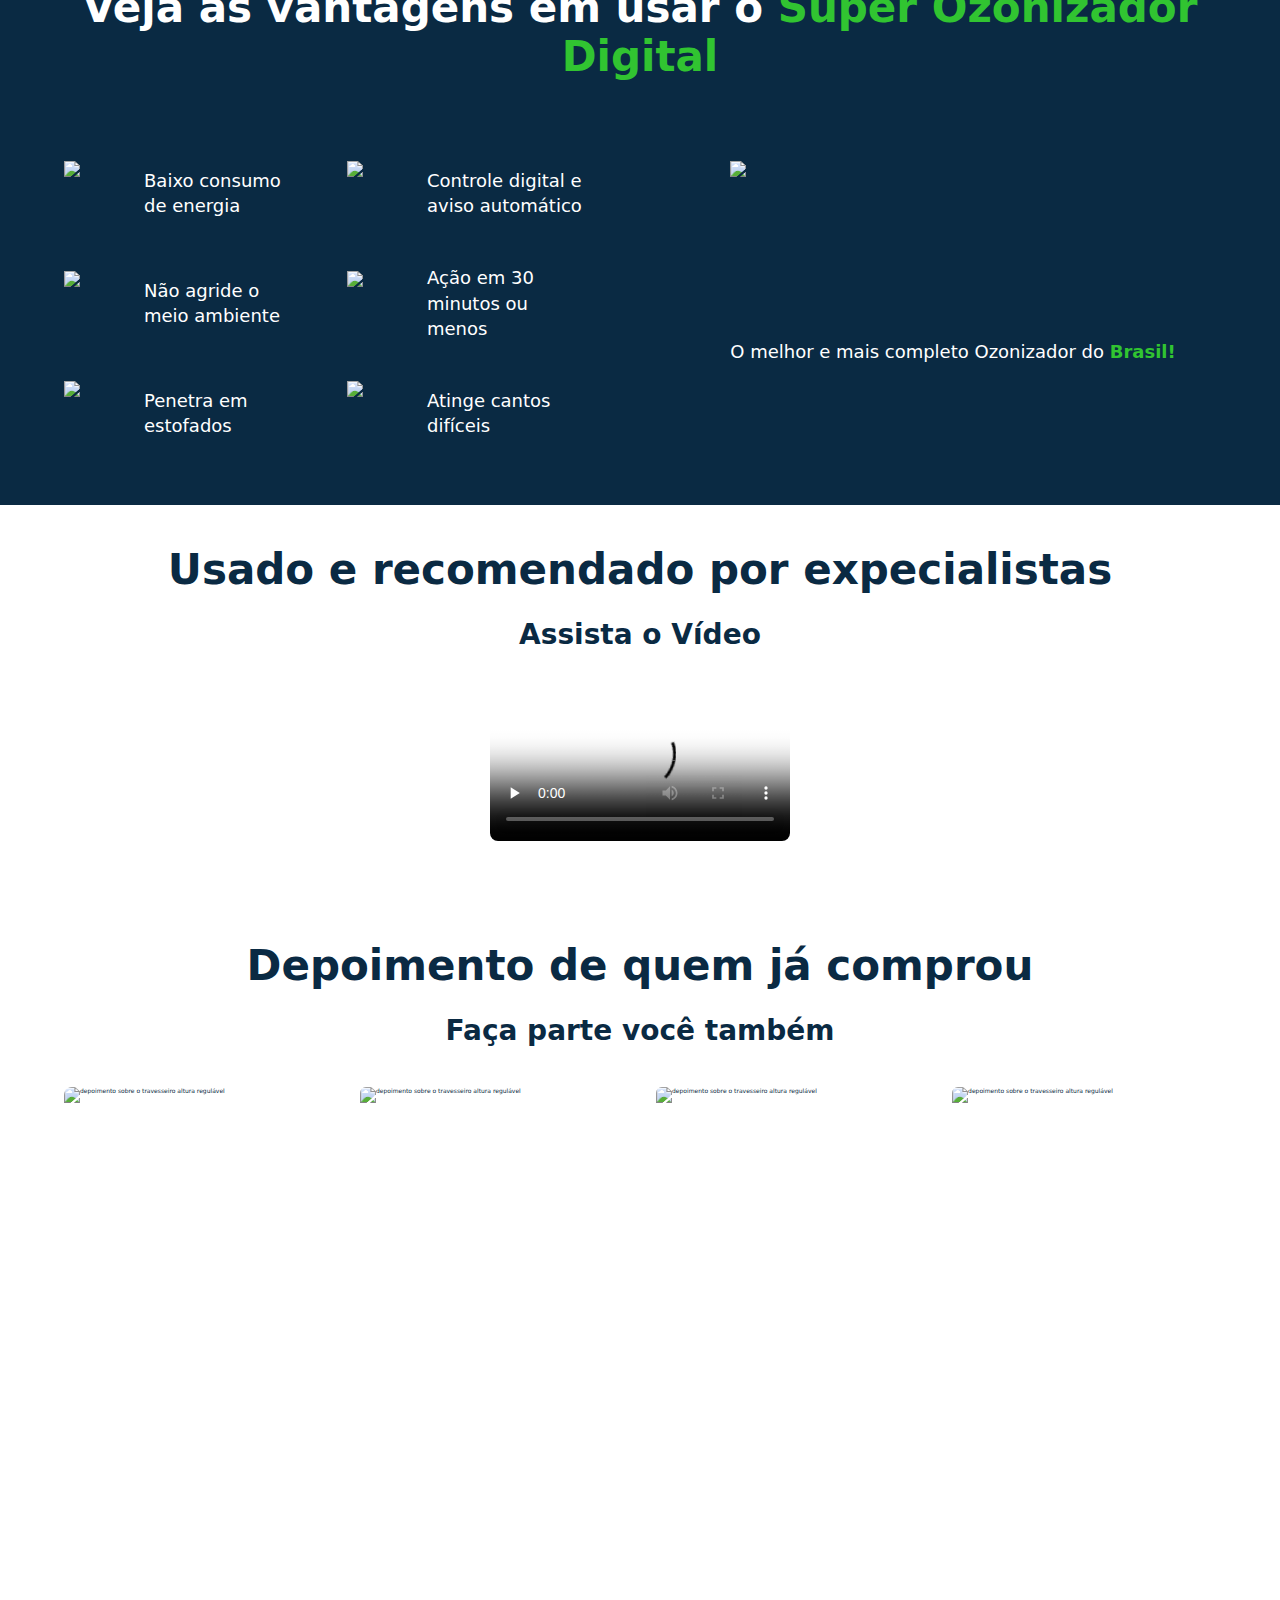
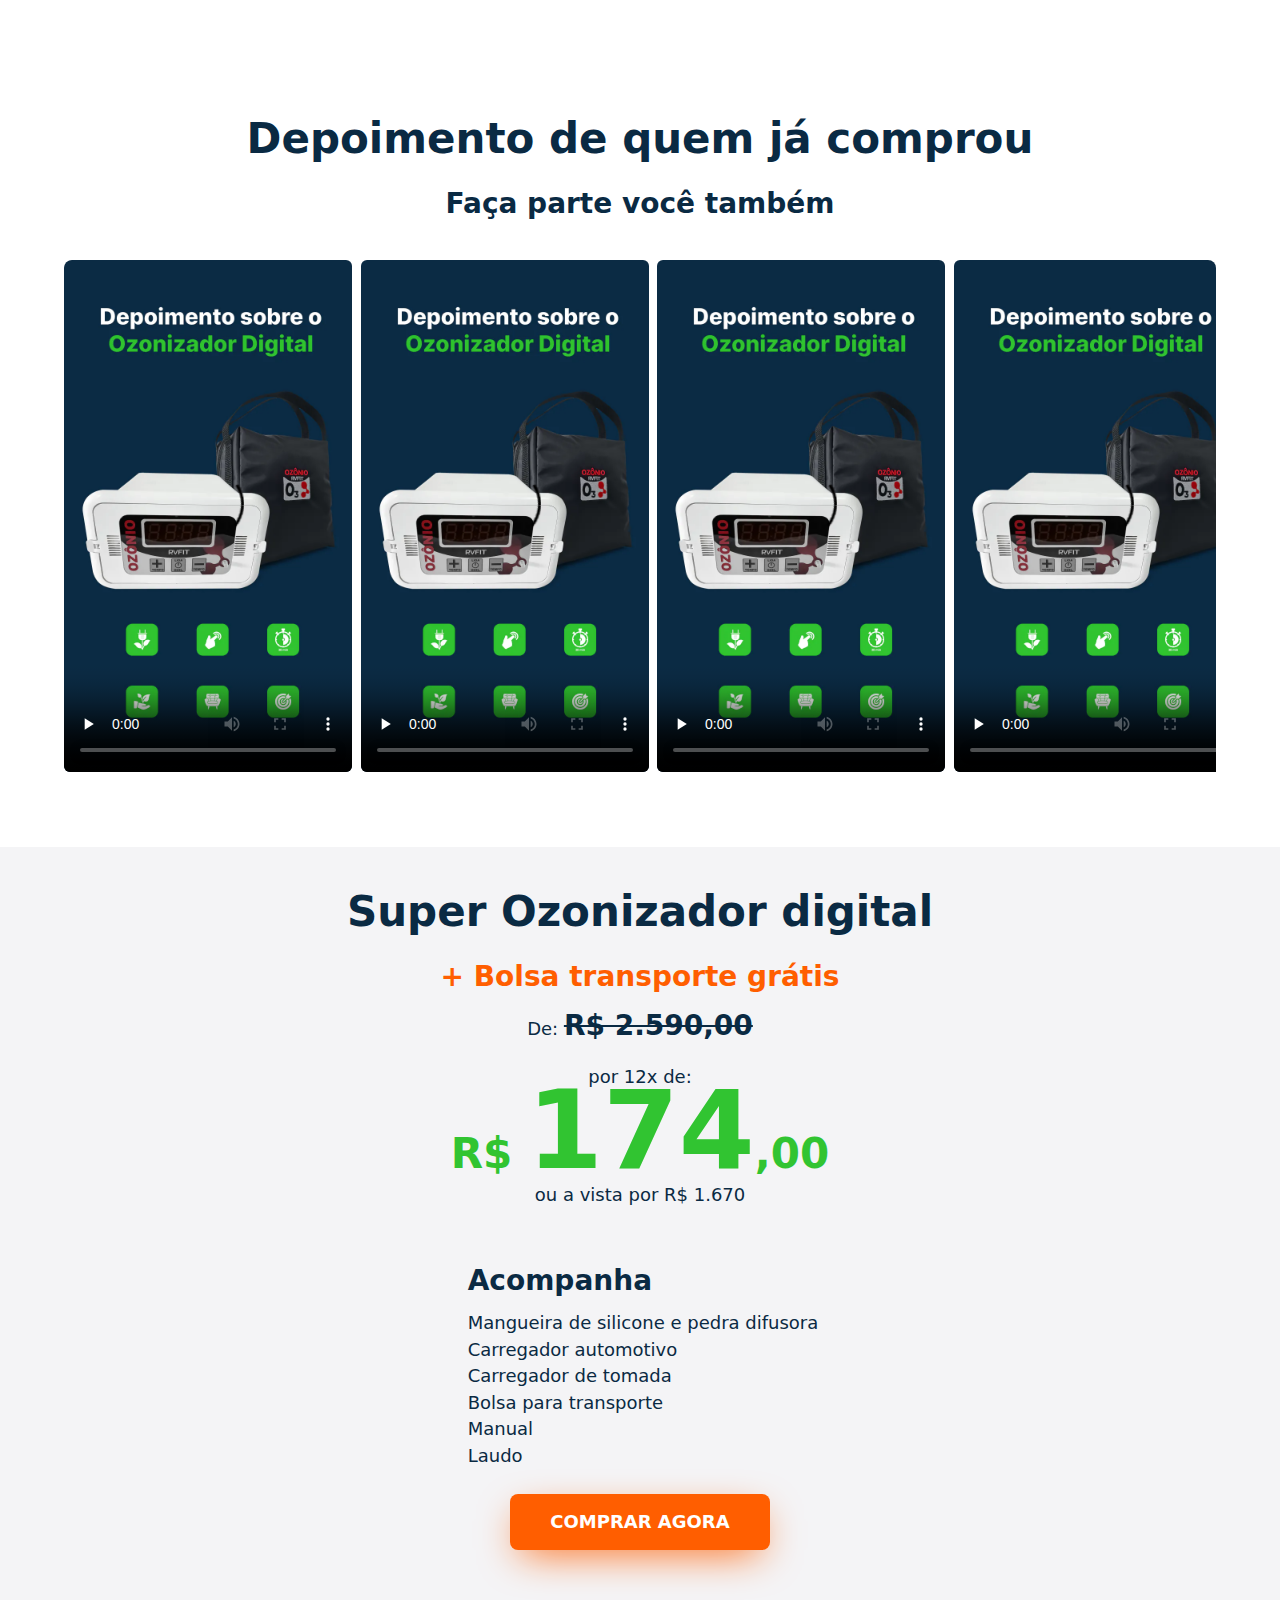
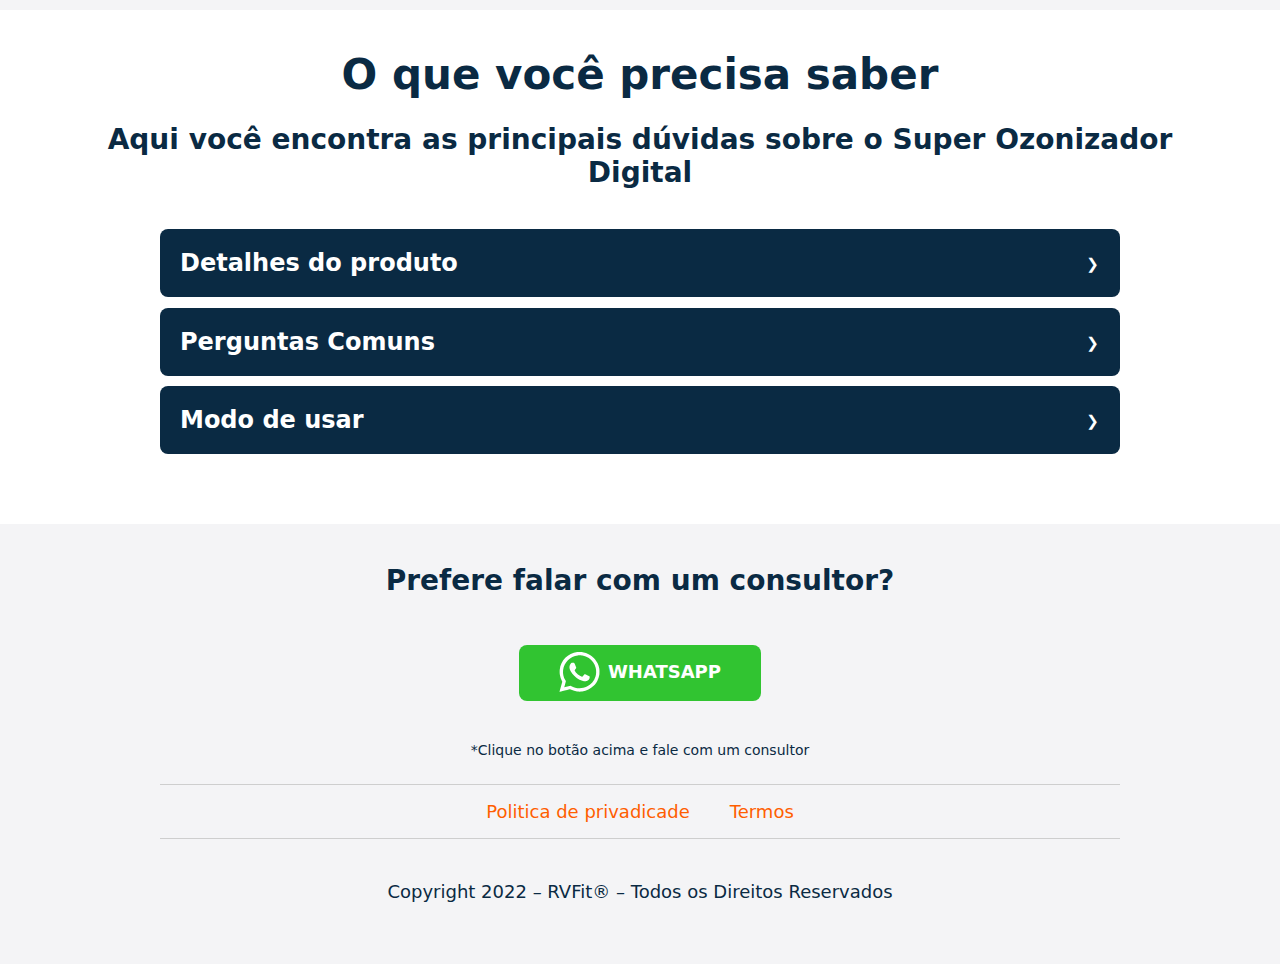
==== commit c3db949e: "alterei a cor do RVFIT na segunda sessão" ====
--- a/index.html
+++ b/index.html
@@ -75,7 +75,7 @@
             <section class="s-aplicacao">
                 <div class="container">
                     <header class="title">
-                        <h2>Aplicação do Super Ozonizador Digital<b class="brand-color"></b>RVFIT</b></h2>
+                        <h2>Aplicação do Super Ozonizador Digital <b class="brand-color">RVFIT</b></b></h2>
                         <h3>Com um exclusivo sistema 4 em 1 </h3>
                     </header>
                     <div class="aplicacao_content">
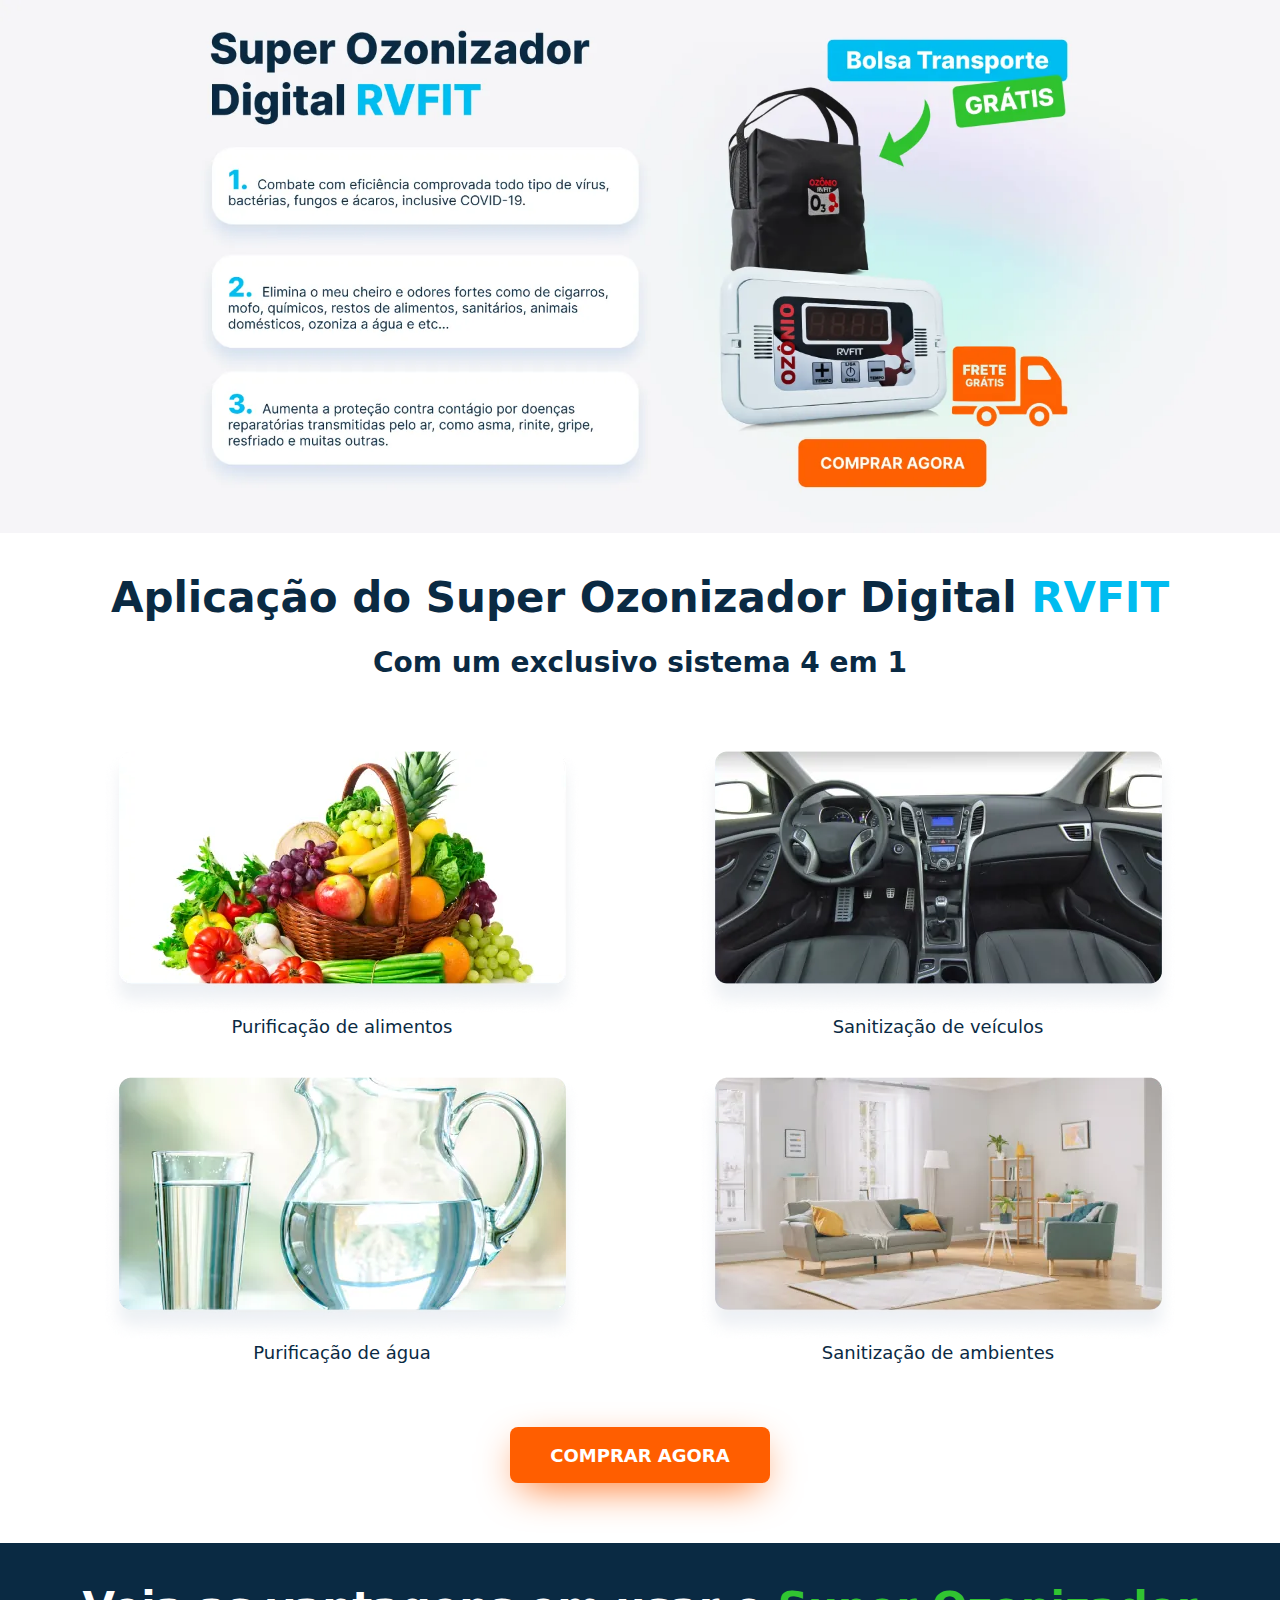
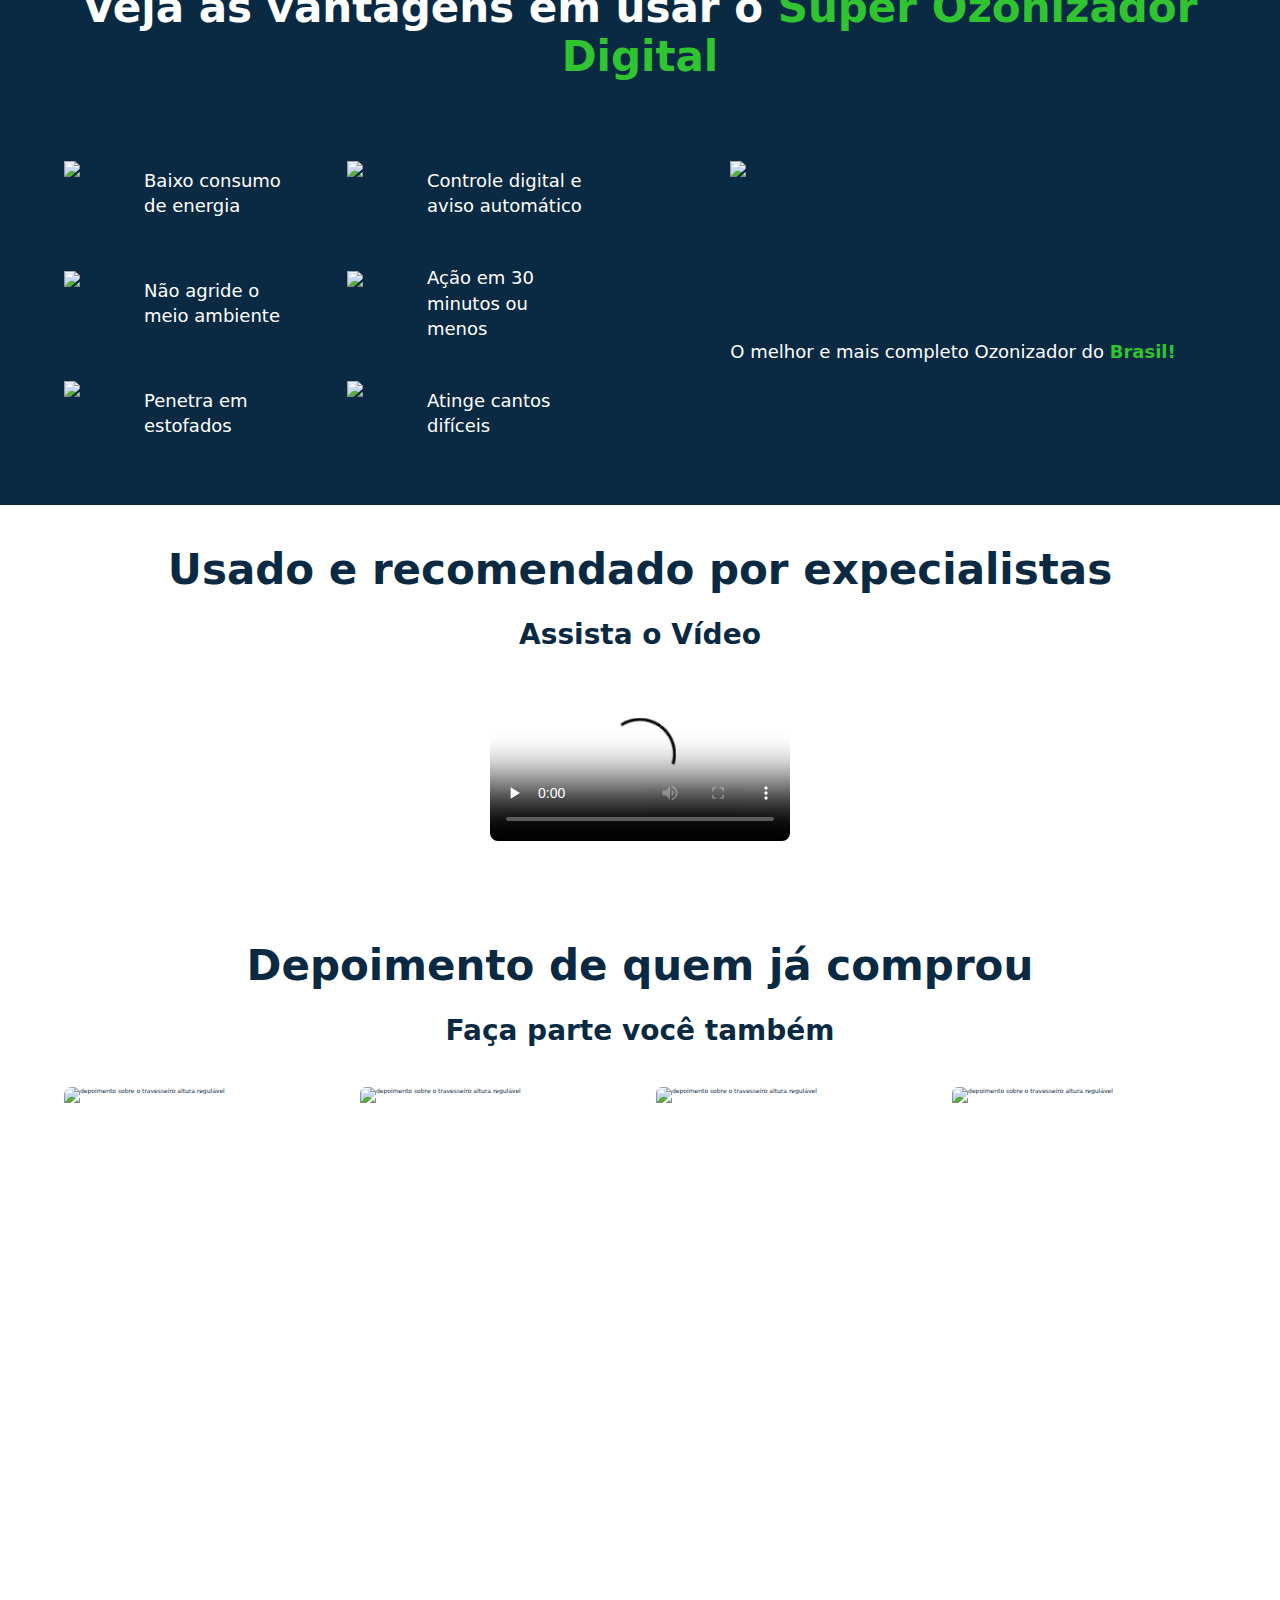
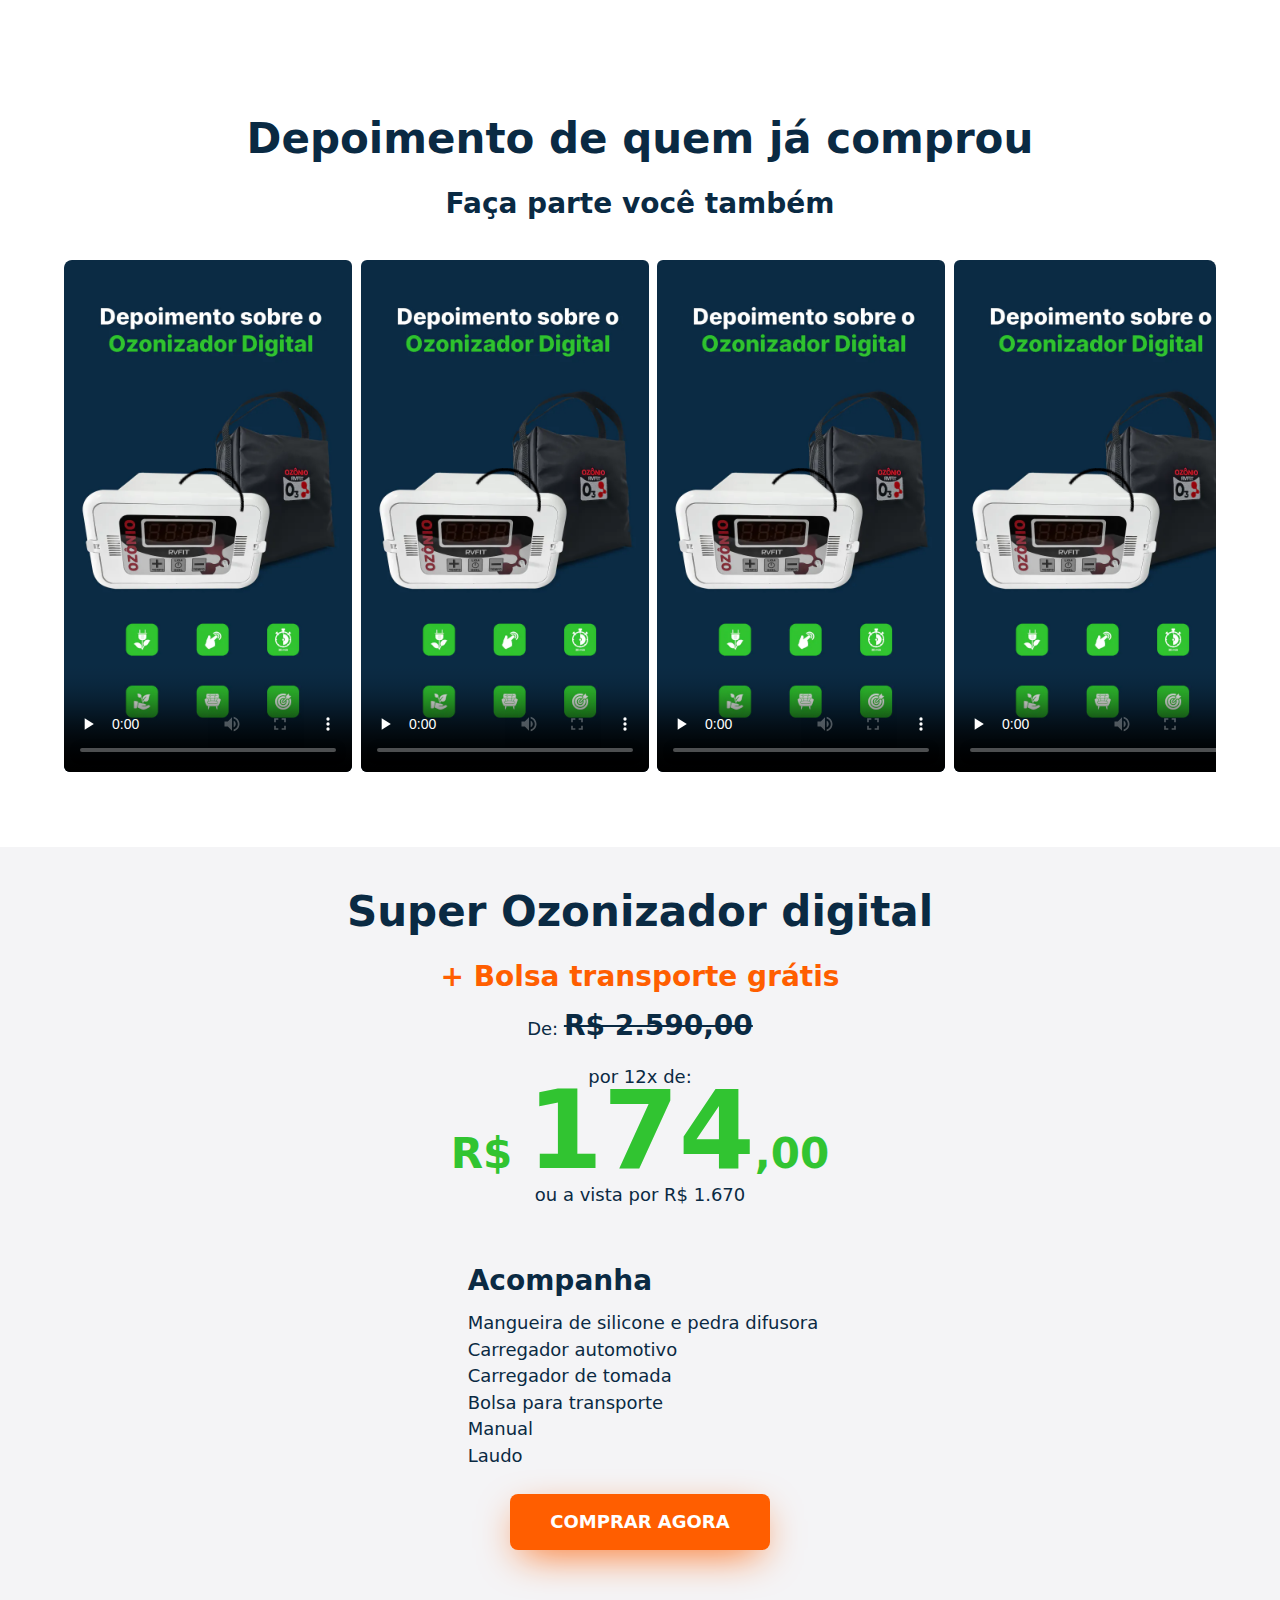
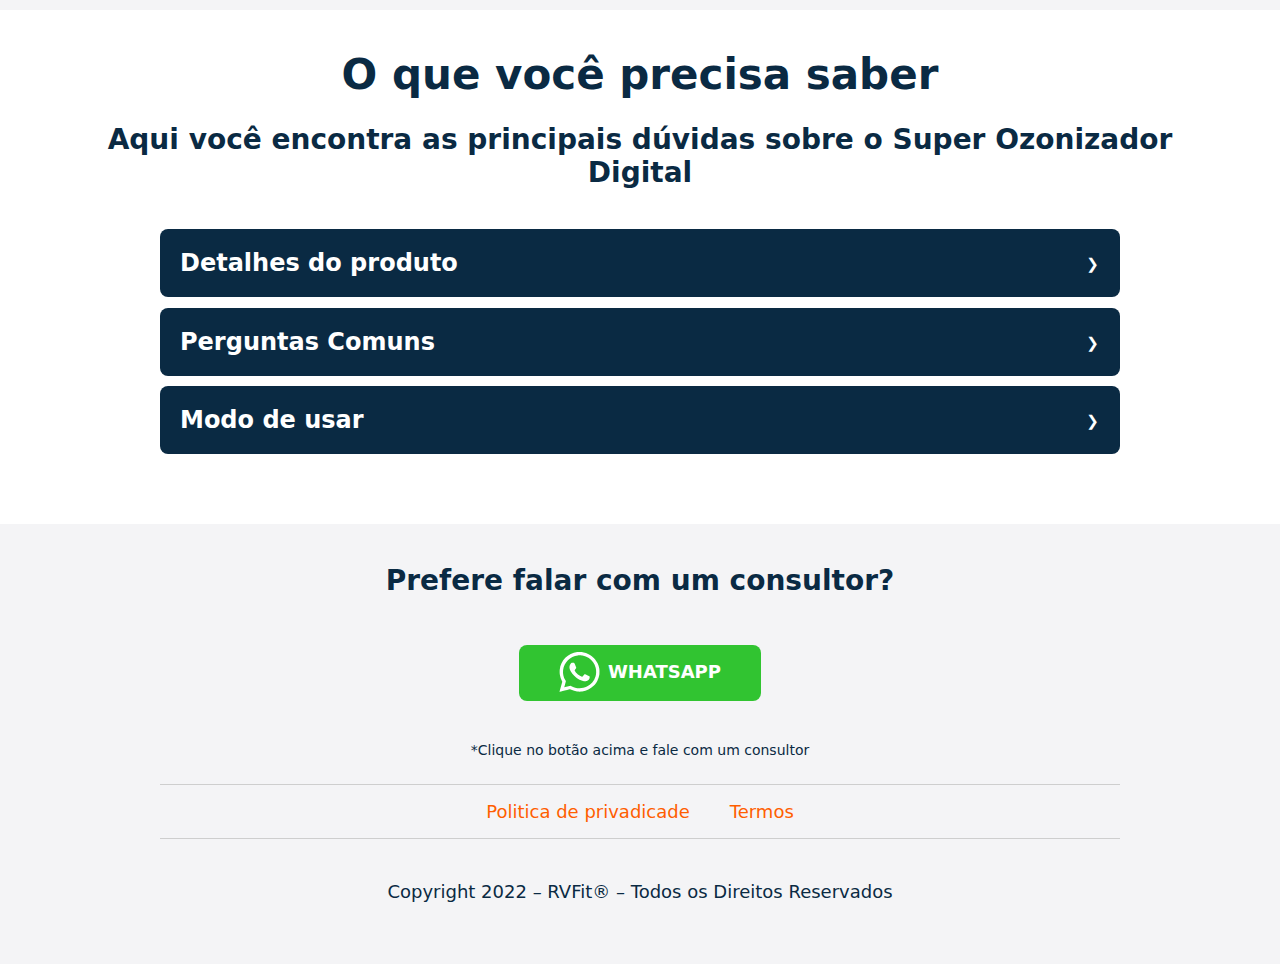
==== commit e29b967f: "criei a página de pressel" ====
--- a/index.html
+++ b/index.html
@@ -226,6 +226,18 @@
                                     src="https://res.cloudinary.com/doak3dt4b/video/upload/v1658029435/rvfit/depo-5_wvdv8u.mp4"
                                     type="video/mp4">
                             </video>
+                            <video loading="lazy" oncontextmenu="return false;" controlsList="nodownload" controls
+                                preload="none" poster="assets/miniatura-depo.webp" loading="lazy">
+                                <source
+                                    src="https://res.cloudinary.com/doak3dt4b/video/upload/v1658029470/rvfit/depo-6_sywjnu.mp4"
+                                    type="video/mp4">
+                            </video>
+                            <video loading="lazy" oncontextmenu="return false;" controlsList="nodownload" controls
+                                preload="none" poster="assets/miniatura-depo.webp" loading="lazy">
+                                <source
+                                    src="https://res.cloudinary.com/doak3dt4b/video/upload/v1658363293/rvfit/depo-4_bi5c6a.mp4"
+                                    type="video/mp4">
+                            </video>
                         </div>
                     </div>
                 </div>
--- a/src/main.css
+++ b/src/main.css
@@ -133,6 +133,7 @@
 
 button {
     height: 5.6rem;
+    width: 100%;
     max-width: 36rem;
     padding: 0 4rem;
     color: #fff;
@@ -677,3 +678,41 @@
     object-fit: contain;
     max-width: max-content;
 }
+
+.s-banner-pressel .container {
+    display: grid;
+    grid-template-columns: repeat(auto-fit, minmax(28rem, 1fr));
+    gap: 4rem;
+    
+}
+.s-banner-pressel .container .content_pressel_video{
+    display: flex;
+    width: 100%;
+    height: auto;
+    align-items: center;
+    overflow: hidden;
+}
+.s-banner-pressel .container .content_pressel_video video{
+    width: 100%;
+    max-width: max-content;
+    max-height: 36rem;
+    border-radius: 1.2rem;
+}
+.s-banner-pressel .container .content_pressel_image{
+    display: flex;
+    flex-direction: column;
+    gap: 2.4rem;
+    width: 100%;
+    height: auto;
+    overflow: hidden;
+    align-items: baseline;
+    justify-content: center;
+}
+.s-banner-pressel .container .content_pressel_image span{
+    font-size: var(--body-text);
+}
+.s-banner-pressel .container .content_pressel_video img{
+    width: 100%;
+    max-width: max-content;
+    max-height: 360px;
+}
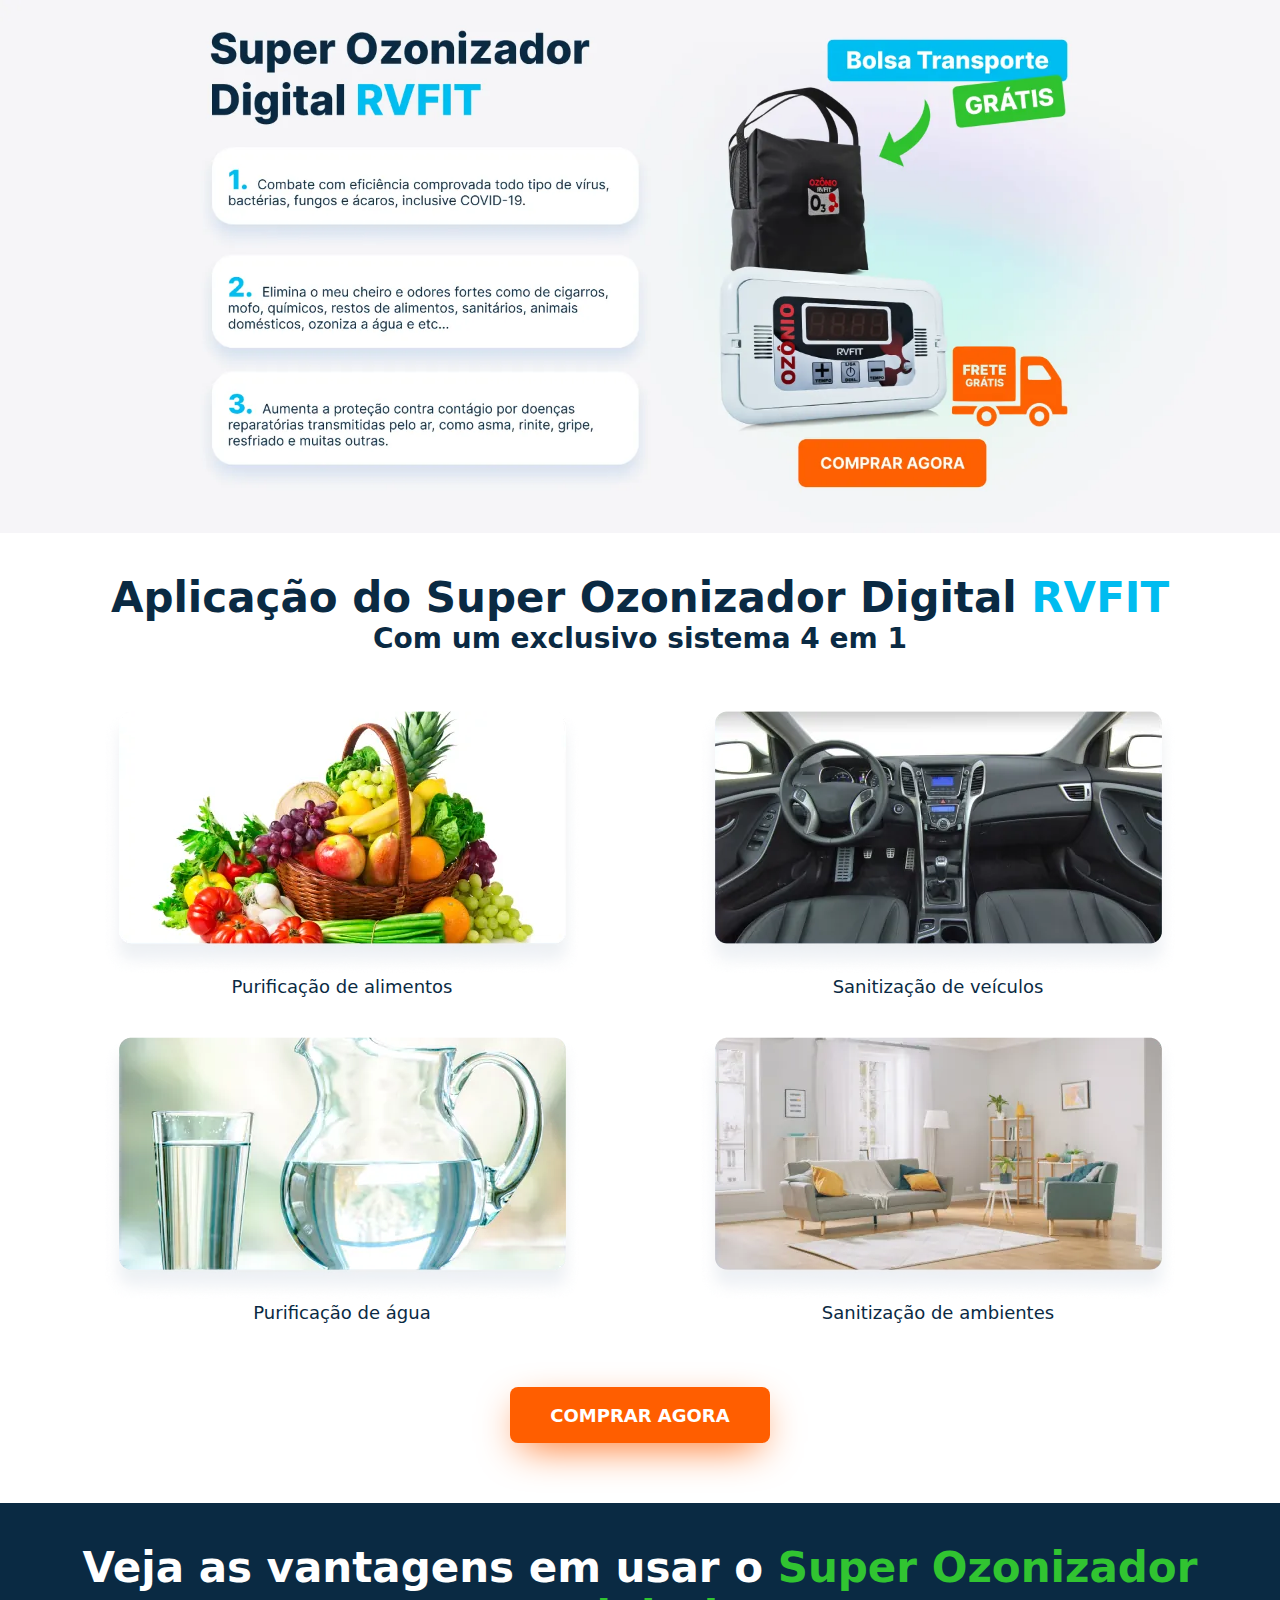
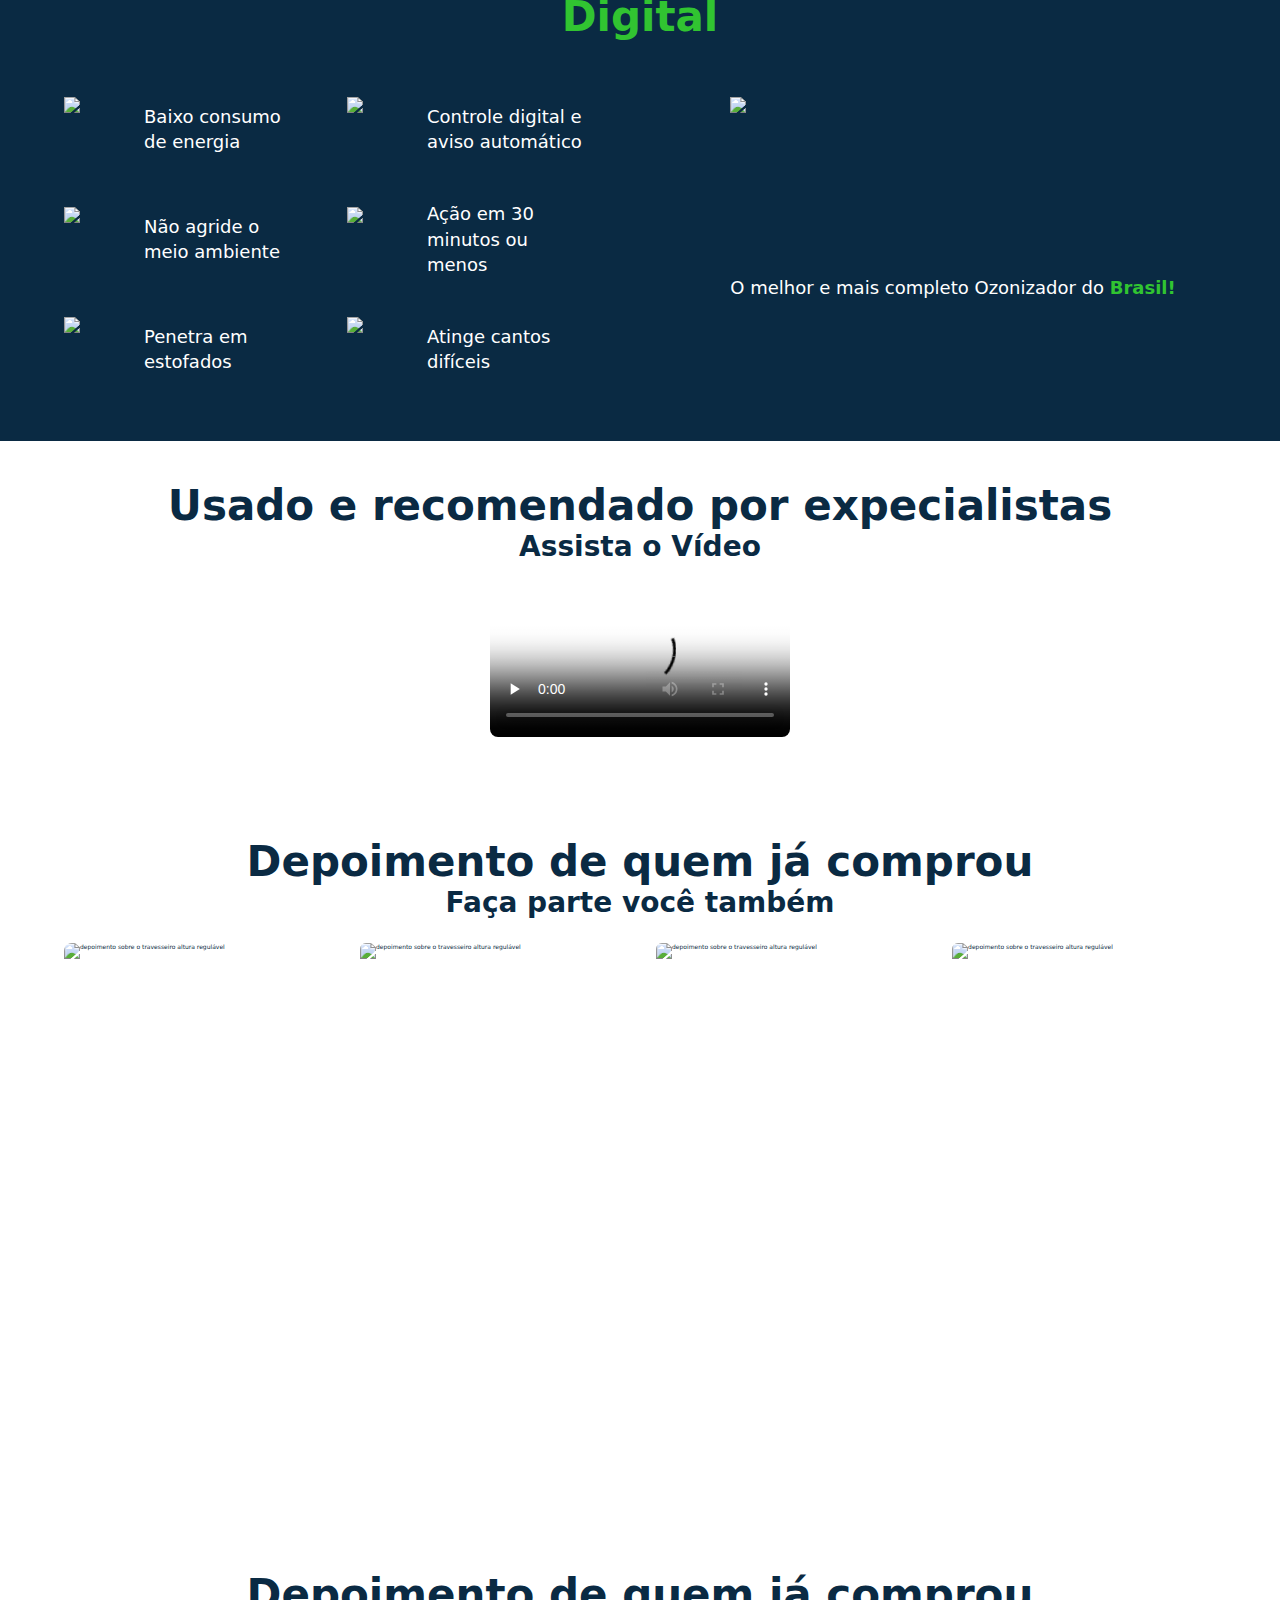
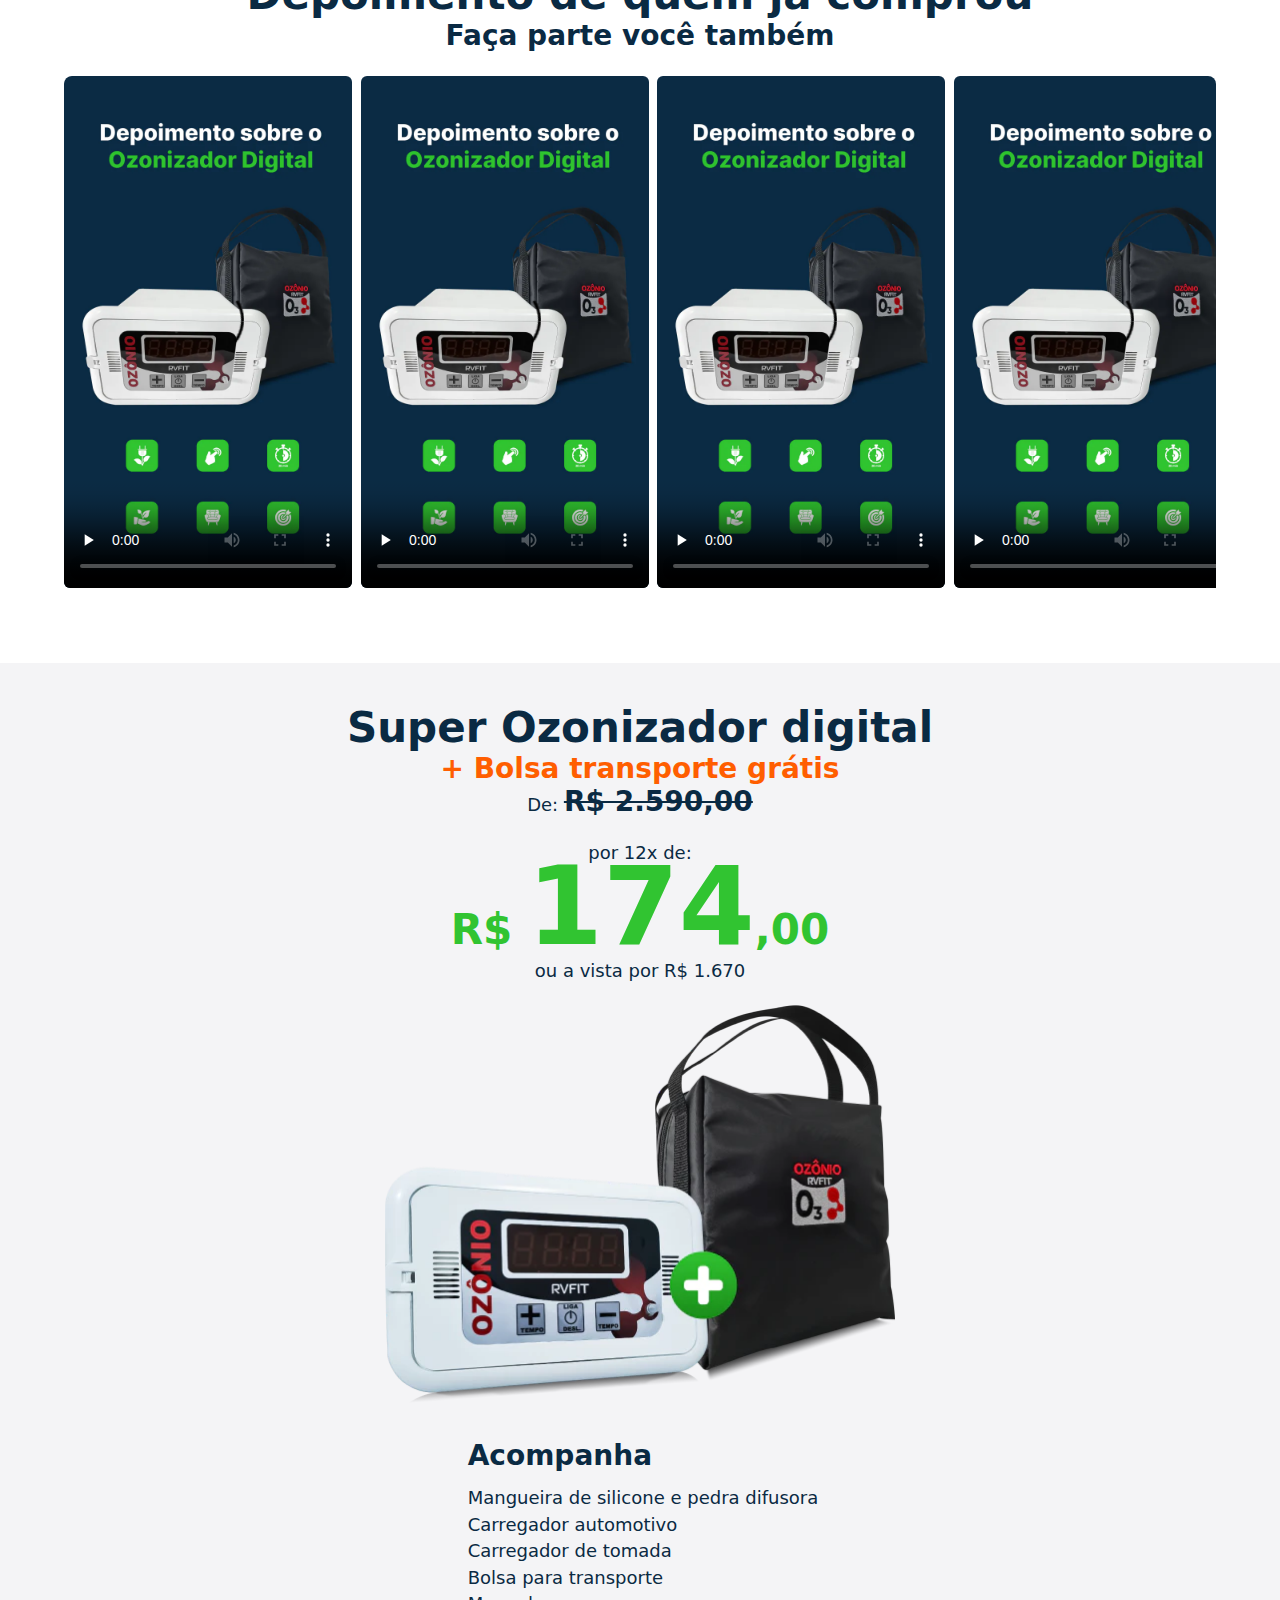
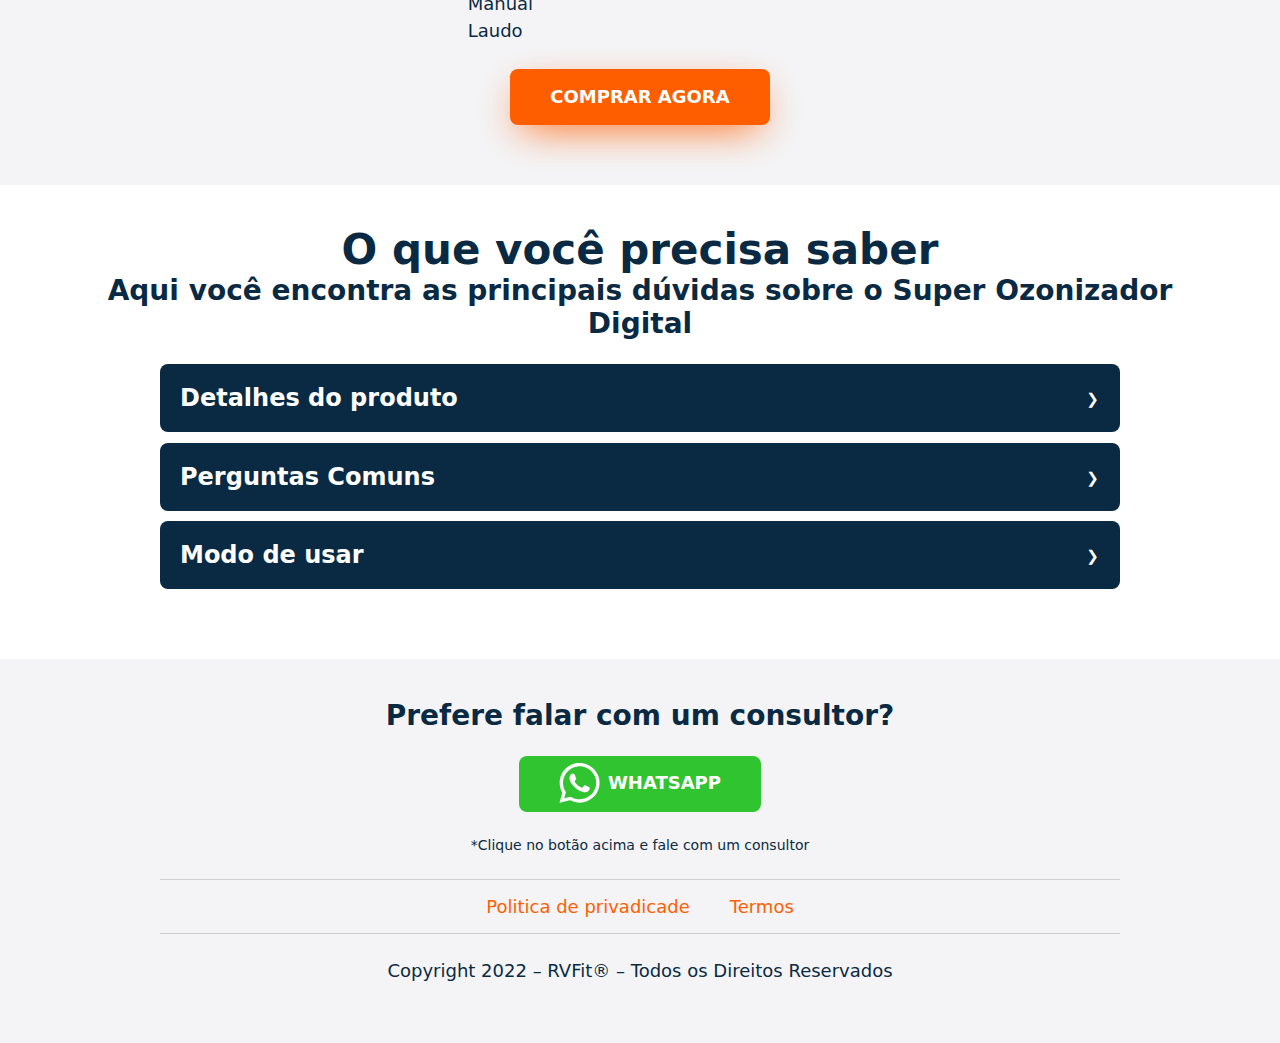
==== commit 5aedab97: "adicionei a thumbnail" ====
--- a/index.html
+++ b/index.html
@@ -10,7 +10,7 @@
         <!-- General Seo -->
         <title>Super Ozonizador Digital</title>
         <meta name="title" content="Super Ozonizador Digital" />
-        <meta name="description" content="Super Ozonizador digital." />
+        <meta name="description" content="Super Ozonizador digital 4 em 1, Purifica seus alimentos, purifica sua água, sanitiza o seu veículo, sanitiza a sua casa." />
         <link rel="canonical" href="https://www.ozoniorvfit.com.br" />
         <meta name="author" content="Rodolfo Coprodutor" />
         <link rel="author" href="https://rodolfocoprodutor.com.br" />
@@ -20,13 +20,13 @@
 
         <!-- Google+ / Schema.org -->
         <meta itemprop="name" content="Super Ozonizador Digital" />
-        <meta itemprop="description" content="Super Ozonizador digital." />
+        <meta itemprop="description" content="Super Ozonizador digital 4 em 1, Purifica seus alimentos, purifica sua água, sanitiza o seu veículo, sanitiza a sua casa." />
         <meta itemprop="image" content="share.jpg" />
         <link rel="publisher" href="https://plus.google.com/+suapagina" />
 
         <!-- Open Graph / Facebook & Whatsapp & Instagram -->
         <meta property="og:title" content="ozoniorvfit" />
-        <meta property="og:description" content="Super Ozonizador digital." />
+        <meta property="og:description" content="Super Ozonizador digital 4 em 1, Purifica seus alimentos, purifica sua água, sanitiza o seu veículo, sanitiza a sua casa." />
         <meta property="og:url" content="https://www.ozoniorvfit.com.br" />
         <meta property="og:site_name" content="Super Ozonizador Digital" />
         <meta property="og:type" content="website" />
@@ -38,7 +38,7 @@
 
         <!-- Twitter -->
         <meta name="twitter:title" content="Super Ozonizador Digital" />
-        <meta name="twitter:description" content="Super Ozonizador digital." />
+        <meta name="twitter:description" content="Super Ozonizador digital 4 em 1, Purifica seus alimentos, purifica sua água, sanitiza o seu veículo, sanitiza a sua casa." />
         <meta name="twitter:url" content="https://www.ozoniorvfit.com.br" />
         <meta name="twitter:card" content="summary_large_image" />
         <meta name="twitter:image" content="share.jpg" />
@@ -81,23 +81,23 @@
                     <div class="aplicacao_content">
 
                         <figure>
-                            <img loading="lazy" src="assets/alimentos.webp"
-                                alt="Uma imagem impressionante" width="479" height="265" />
+                            <img loading="lazy" src="assets/alimentos.webp" alt="Uma imagem impressionante" width="479"
+                                height="265" />
                             <figcaption>Purificação de alimentos</figcaption>
                         </figure>
                         <figure>
-                            <img loading="lazy" src="assets/veiculos.webp"
-                                alt="Uma imagem impressionante" width="479" height="265" />
+                            <img loading="lazy" src="assets/veiculos.webp" alt="Uma imagem impressionante" width="479"
+                                height="265" />
                             <figcaption>Sanitização de veículos</figcaption>
                         </figure>
                         <figure>
-                            <img loading="lazy" src="assets/agua.webp"
-                                alt="Uma imagem impressionante" width="479" height="265" />
+                            <img loading="lazy" src="assets/agua.webp" alt="Uma imagem impressionante" width="479"
+                                height="265" />
                             <figcaption>Purificação de água</figcaption>
                         </figure>
                         <figure>
-                            <img loading="lazy" src="assets/ambientes.webp"
-                                alt="Uma imagem impressionante" width="479" height="265" />
+                            <img loading="lazy" src="assets/ambientes.webp" alt="Uma imagem impressionante" width="479"
+                                height="265" />
                             <figcaption>Sanitização de ambientes</figcaption>
                         </figure>
 
@@ -165,8 +165,8 @@
                         poster="https://res.cloudinary.com/doak3dt4b/image/upload/v1658003255/rvfit/thumbnail-youtube_elsxmc.webp"
                         loading="lazy">
                         <source
-                            src="https://res.cloudinary.com/doak3dt4b/video/upload/v1658002434/rvfit/o-fim-do-virus_vggptd.webm"
-                            type="video/webm">
+                            src="https://res.cloudinary.com/doak3dt4b/video/upload/v1658364998/rvfit/O_FIM_DO_V%C3%8DRUS_-_Tecnologia_Aniquila_V%C3%ADrus_Fungos_e_Bact%C3%A9rias_-_Super_Ozonizador_Digital_-_RVFIT_1_rwqaeg.mp4"
+                            type="video/mp4">
                     </video>
                 </div>
             </section>
--- a/src/main.css
+++ b/src/main.css
@@ -79,19 +79,16 @@
 h2 {
     font-size: var(--title);
     font-weight: 700;
-    margin-bottom: 2.4rem;
 }
 
 h3 {
     font-size: var(--subtitle);
     font-weight: 600;
-    margin-bottom: 1.6rem;
 }
 
 p {
     font-size: var(--body-text);
     line-height: 1.4em;
-    margin-top: 1.6rem;
     font-weight: 400;
 }
 
@@ -646,6 +643,12 @@
     padding-top: 6.4rem;
     padding-bottom: 6.4rem;    
     vertical-align: middle;
+    background-color: var(--gray-color);
+    background-image: url(../assets/bg_section.webp);
+    background-repeat: no-repeat;
+    background-position: center;
+    background-size: contain;
+    
 }
 .s-banner-obrigado .container{
     grid-template-columns: repeat(auto-fit, minmax(320px, 1fr));
@@ -679,11 +682,19 @@
     max-width: max-content;
 }
 
+.s-banner-pressel {
+    background-color: var(--gray-color);
+    background-image: url(../assets/bg_section.webp);
+    background-repeat: no-repeat;
+    background-position: center;
+    background-size: contain;
+}
 .s-banner-pressel .container {
     display: grid;
     grid-template-columns: repeat(auto-fit, minmax(28rem, 1fr));
     gap: 4rem;
-    
+    padding-top: 4rem;
+    padding-bottom: 4rem;
 }
 .s-banner-pressel .container .content_pressel_video{
     display: flex;
@@ -701,18 +712,29 @@
 .s-banner-pressel .container .content_pressel_image{
     display: flex;
     flex-direction: column;
-    gap: 2.4rem;
-    width: 100%;
-    height: auto;
     overflow: hidden;
-    align-items: baseline;
+}
+.s-banner-pressel .container .content_pressel_image .btn{
+    margin-top: 3.2rem;
+    margin-bottom: 2.4rem;
+}
+
+.s-banner-pressel .container .content_pressel_image span{
+    font-size: var(--subtitle-h4);
+    font-weight: 500;
+}
+
+.s-banner-topo-pressel {
+    display: flex;
+    flex-direction: column;
     justify-content: center;
-}
-.s-banner-pressel .container .content_pressel_image span{
-    font-size: var(--body-text);
-}
-.s-banner-pressel .container .content_pressel_video img{
-    width: 100%;
+    align-items: center;
+    padding-top: 4rem;
+    padding-bottom: 4rem;
+    background-color: var(--first-color);
+}
+.s-banner-topo-pressel img{
     max-width: max-content;
-    max-height: 360px;
-}
+    max-height: 6rem;
+    object-fit: contain;
+}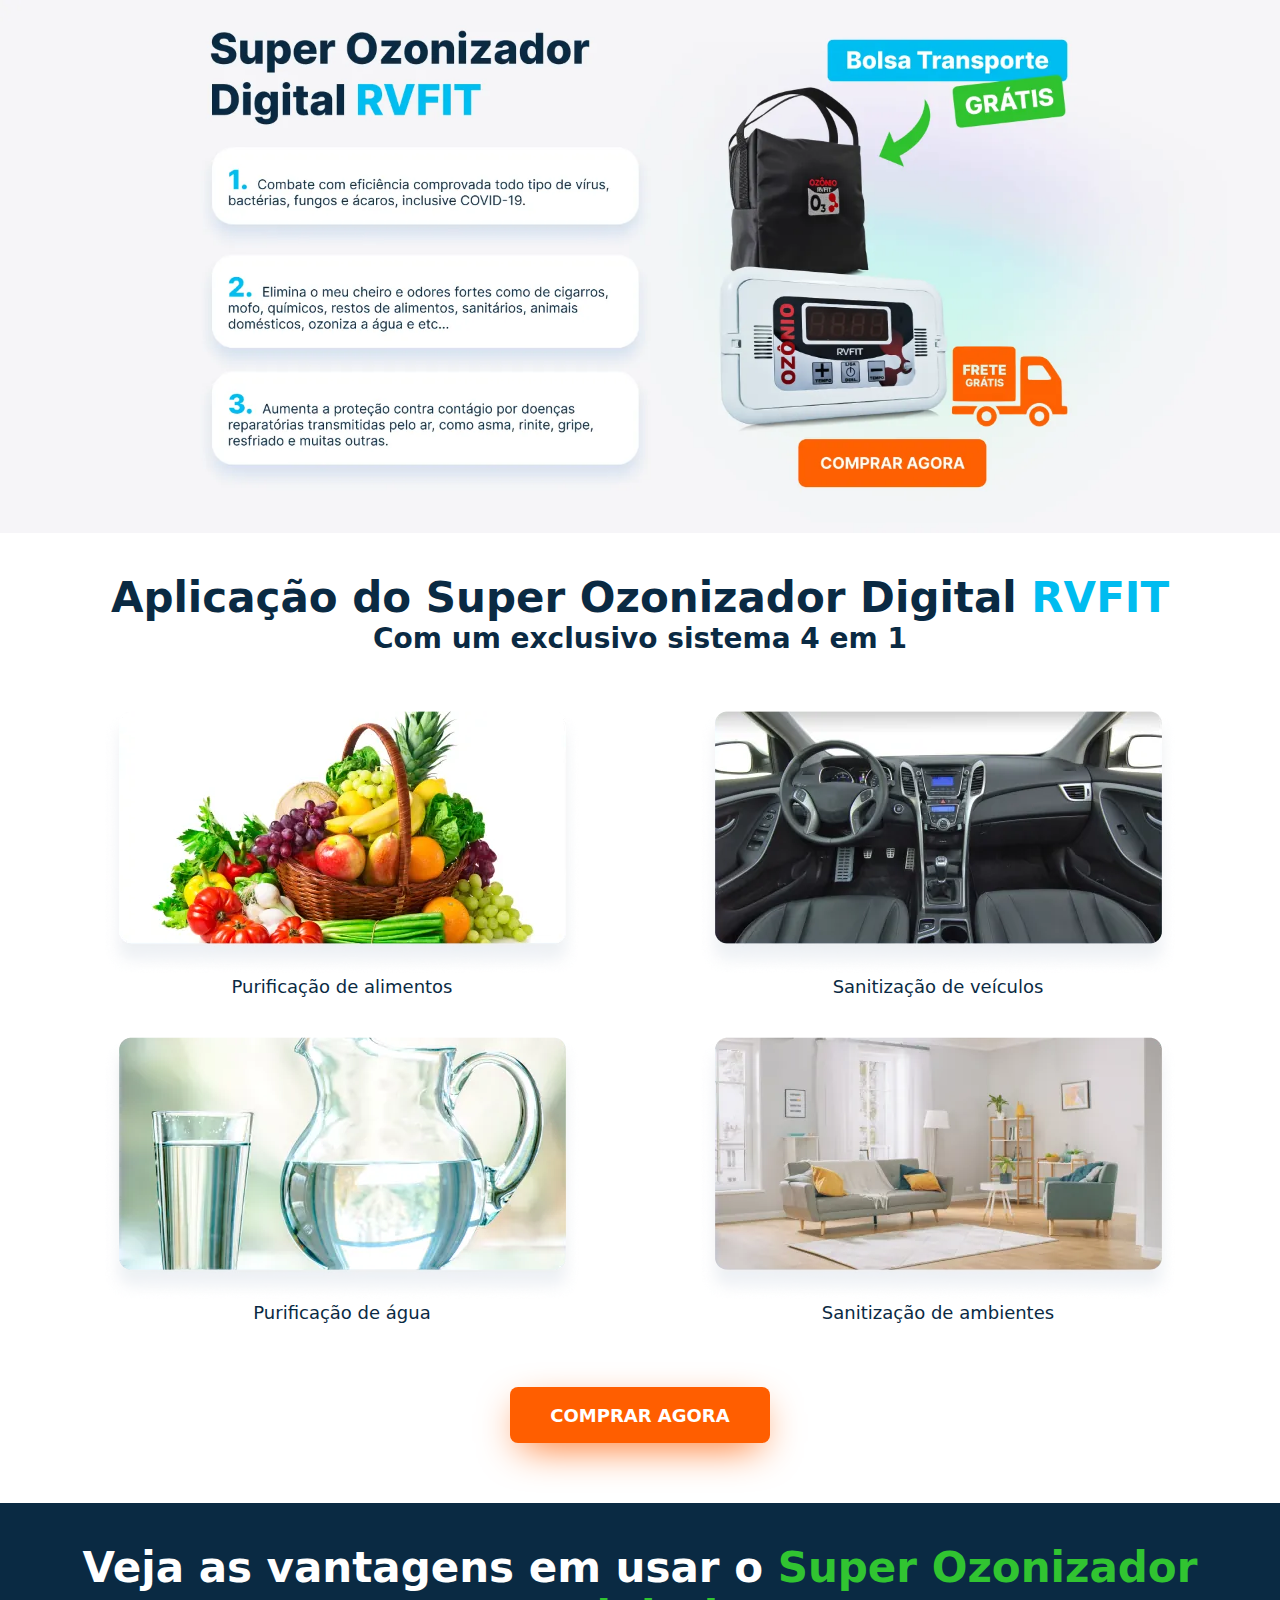
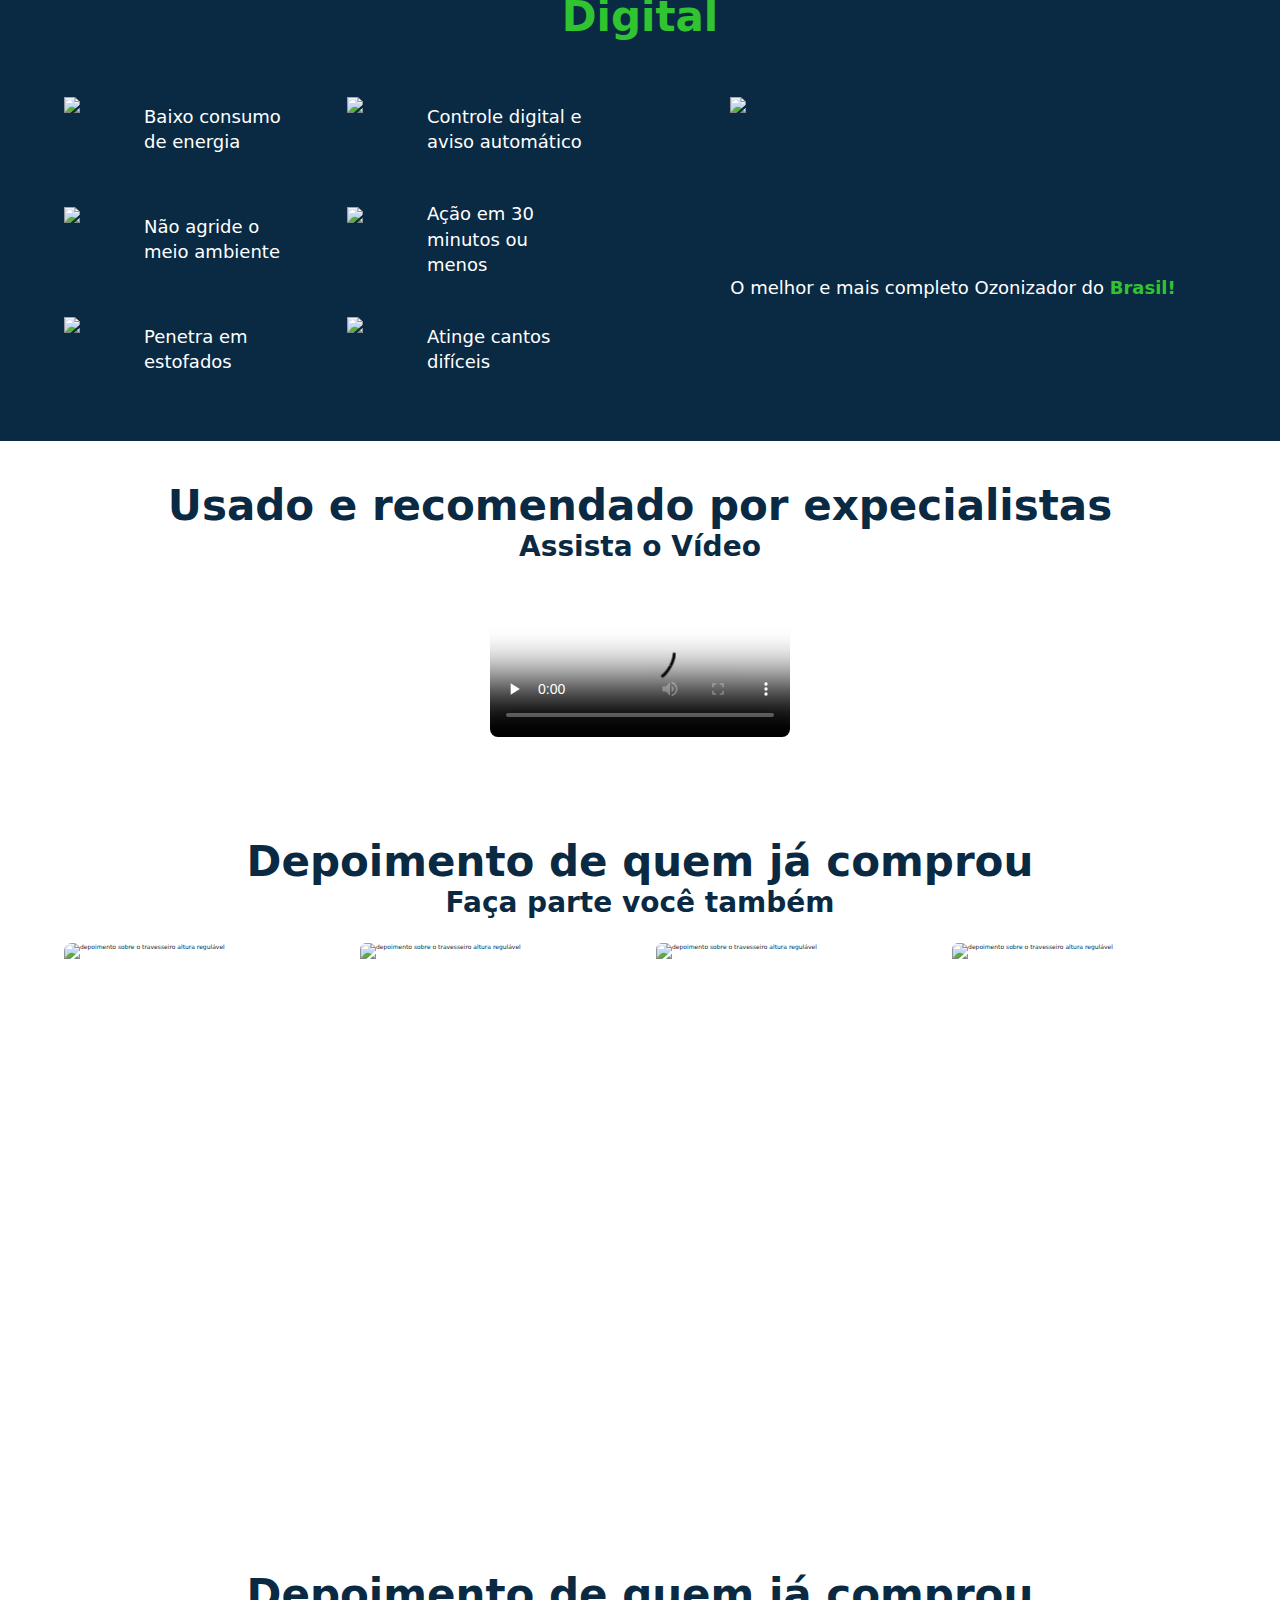
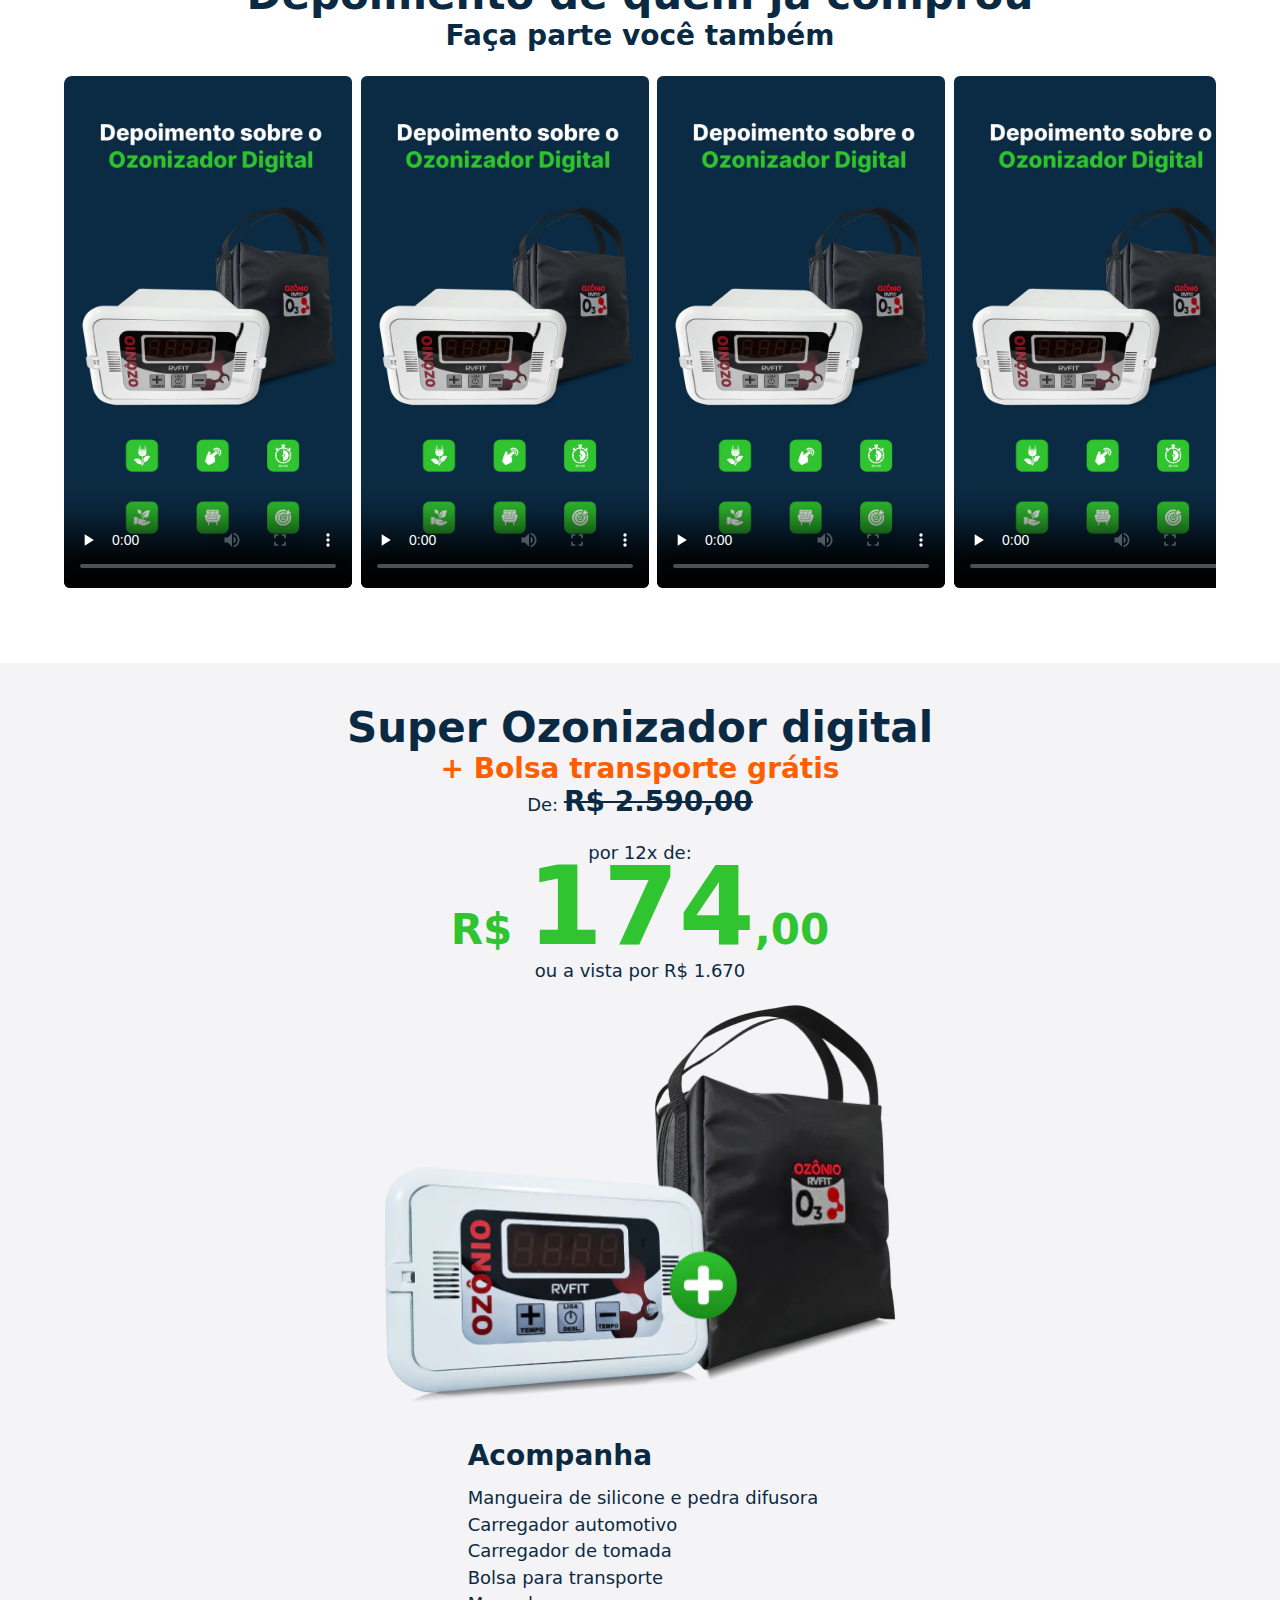
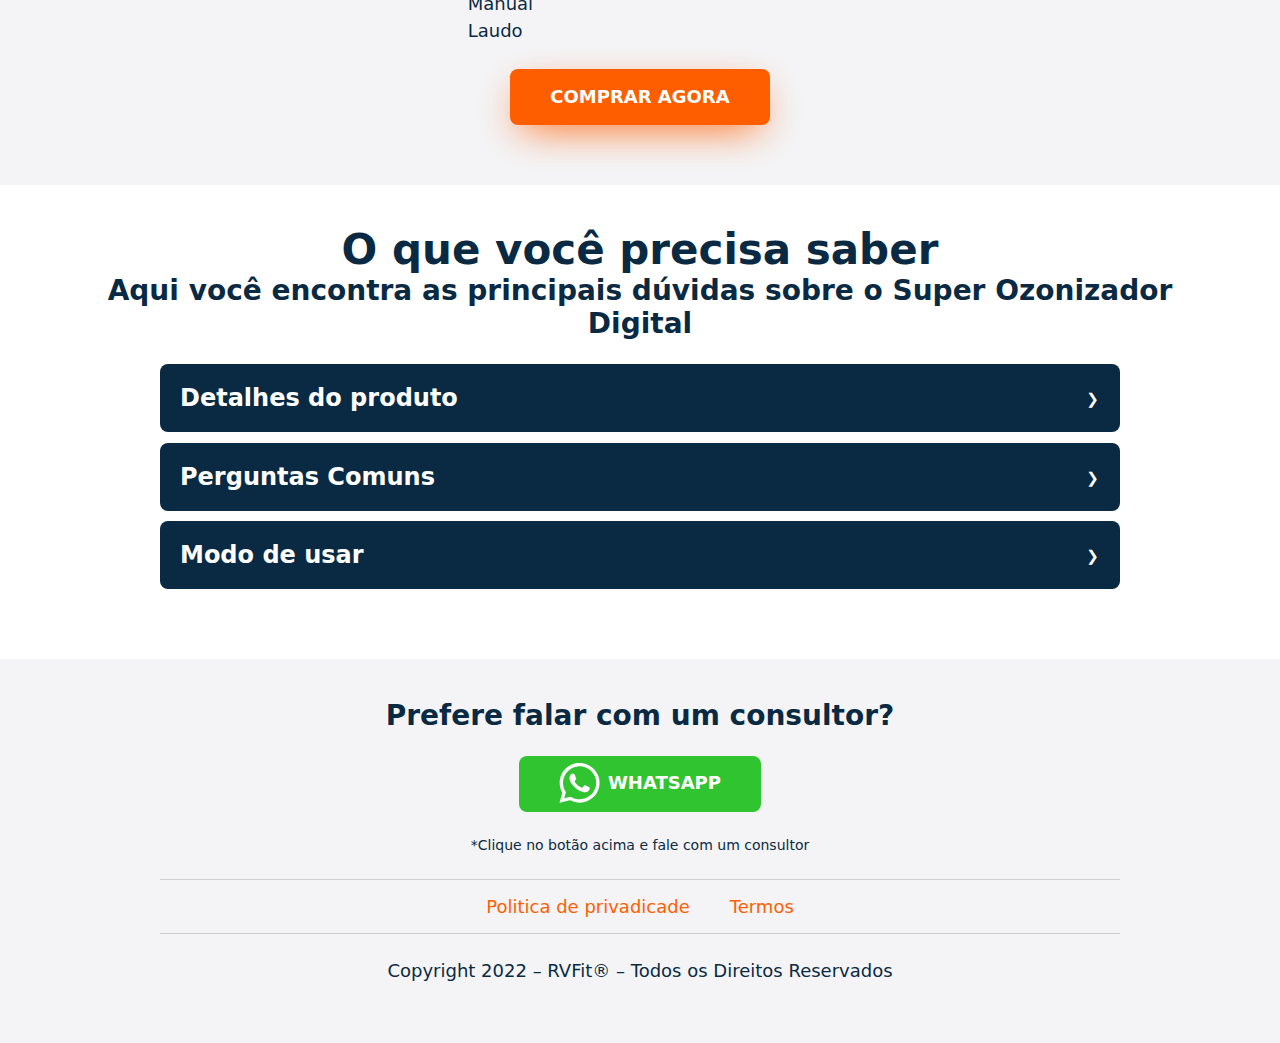
==== commit 5594ad73: "Atualizei o endereço da thumb" ====
--- a/index.html
+++ b/index.html
@@ -21,7 +21,7 @@
         <!-- Google+ / Schema.org -->
         <meta itemprop="name" content="Super Ozonizador Digital" />
         <meta itemprop="description" content="Super Ozonizador digital 4 em 1, Purifica seus alimentos, purifica sua água, sanitiza o seu veículo, sanitiza a sua casa." />
-        <meta itemprop="image" content="share.jpg" />
+        <meta itemprop="image" content="thumbnail.jpg" />
         <link rel="publisher" href="https://plus.google.com/+suapagina" />
 
         <!-- Open Graph / Facebook & Whatsapp & Instagram -->
@@ -30,7 +30,7 @@
         <meta property="og:url" content="https://www.ozoniorvfit.com.br" />
         <meta property="og:site_name" content="Super Ozonizador Digital" />
         <meta property="og:type" content="website" />
-        <meta property="og:image" content="share.jpg" />
+        <meta property="og:image" content="thumbnail.jpg" />
         <meta property="og:locale" content="pt_BR" />
         <meta property="og:image:type" content="image/jpg" />
         <meta property="og:image:width" content="300" />
@@ -41,7 +41,7 @@
         <meta name="twitter:description" content="Super Ozonizador digital 4 em 1, Purifica seus alimentos, purifica sua água, sanitiza o seu veículo, sanitiza a sua casa." />
         <meta name="twitter:url" content="https://www.ozoniorvfit.com.br" />
         <meta name="twitter:card" content="summary_large_image" />
-        <meta name="twitter:image" content="share.jpg" />
+        <meta name="twitter:image" content="thumbnail.jpg" />
         <meta name="twitter:creator" content="@author" />
 
         <!-- Pinterest -->
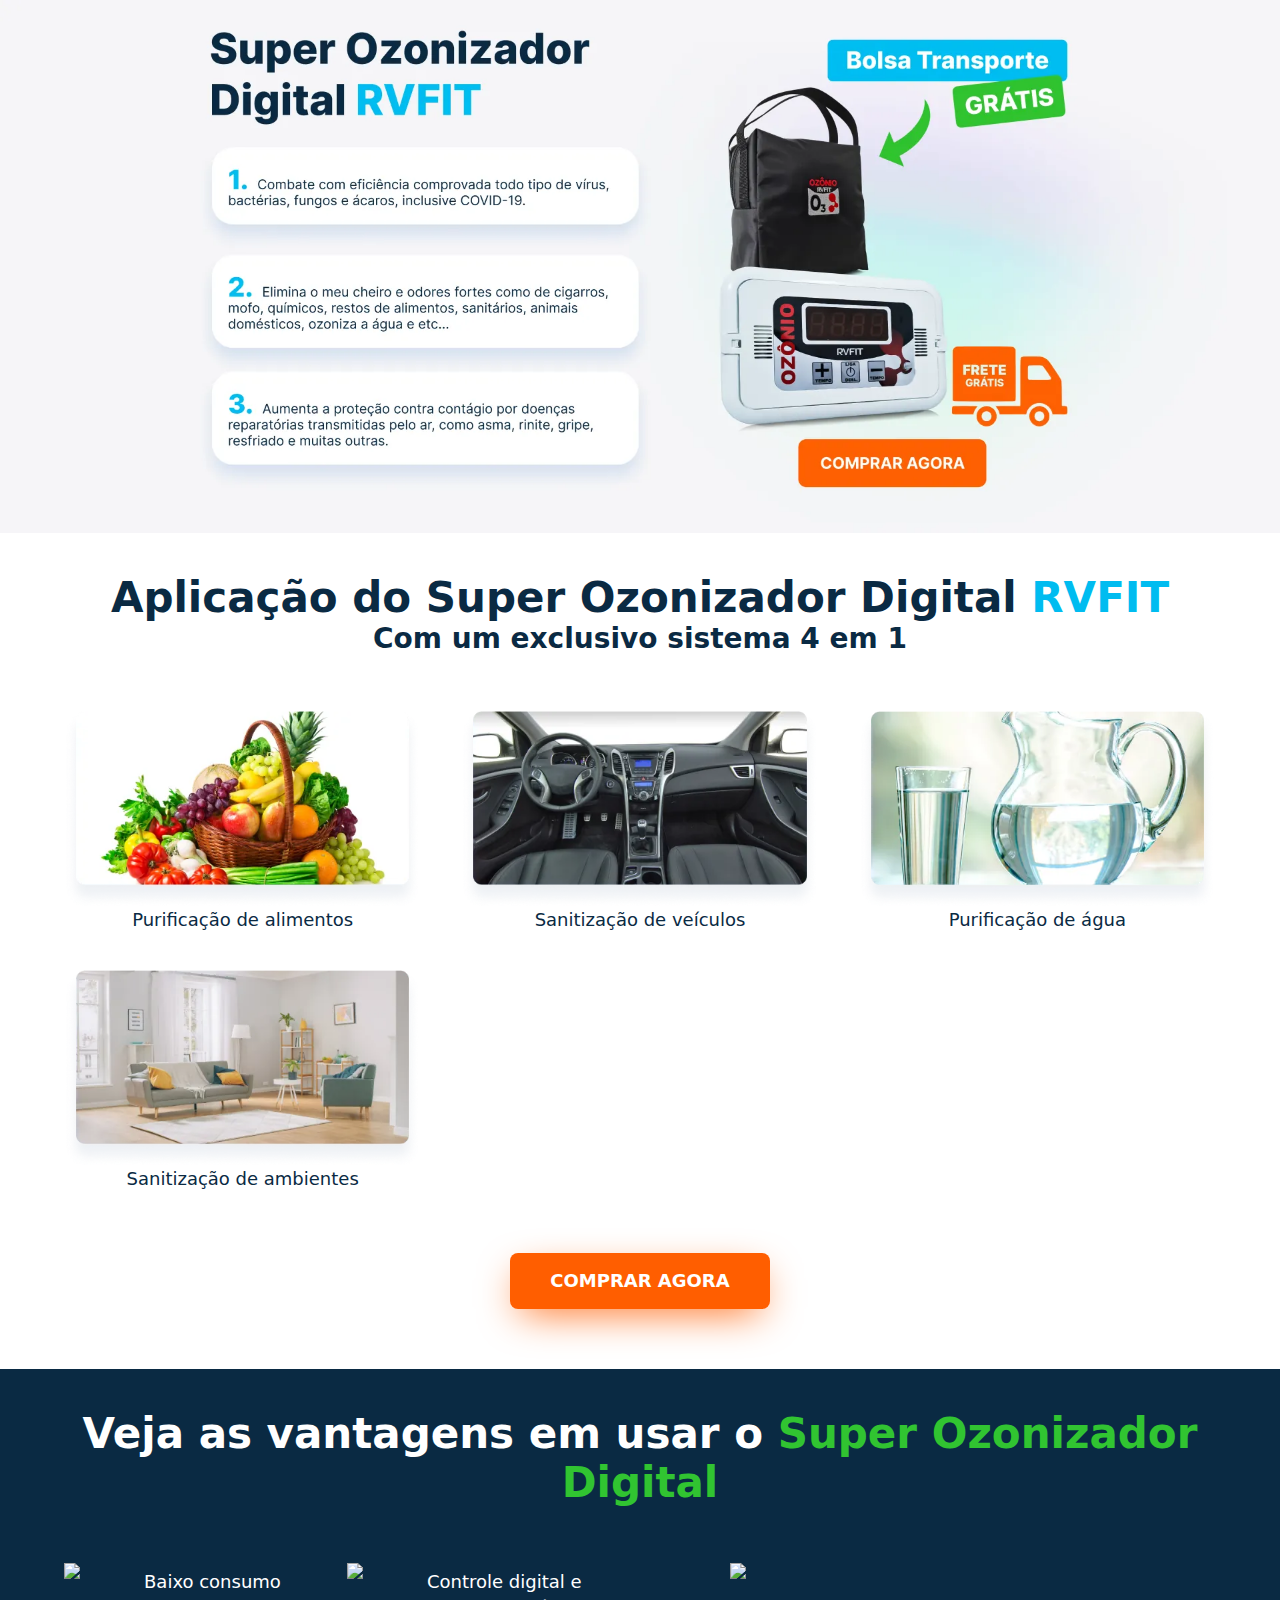
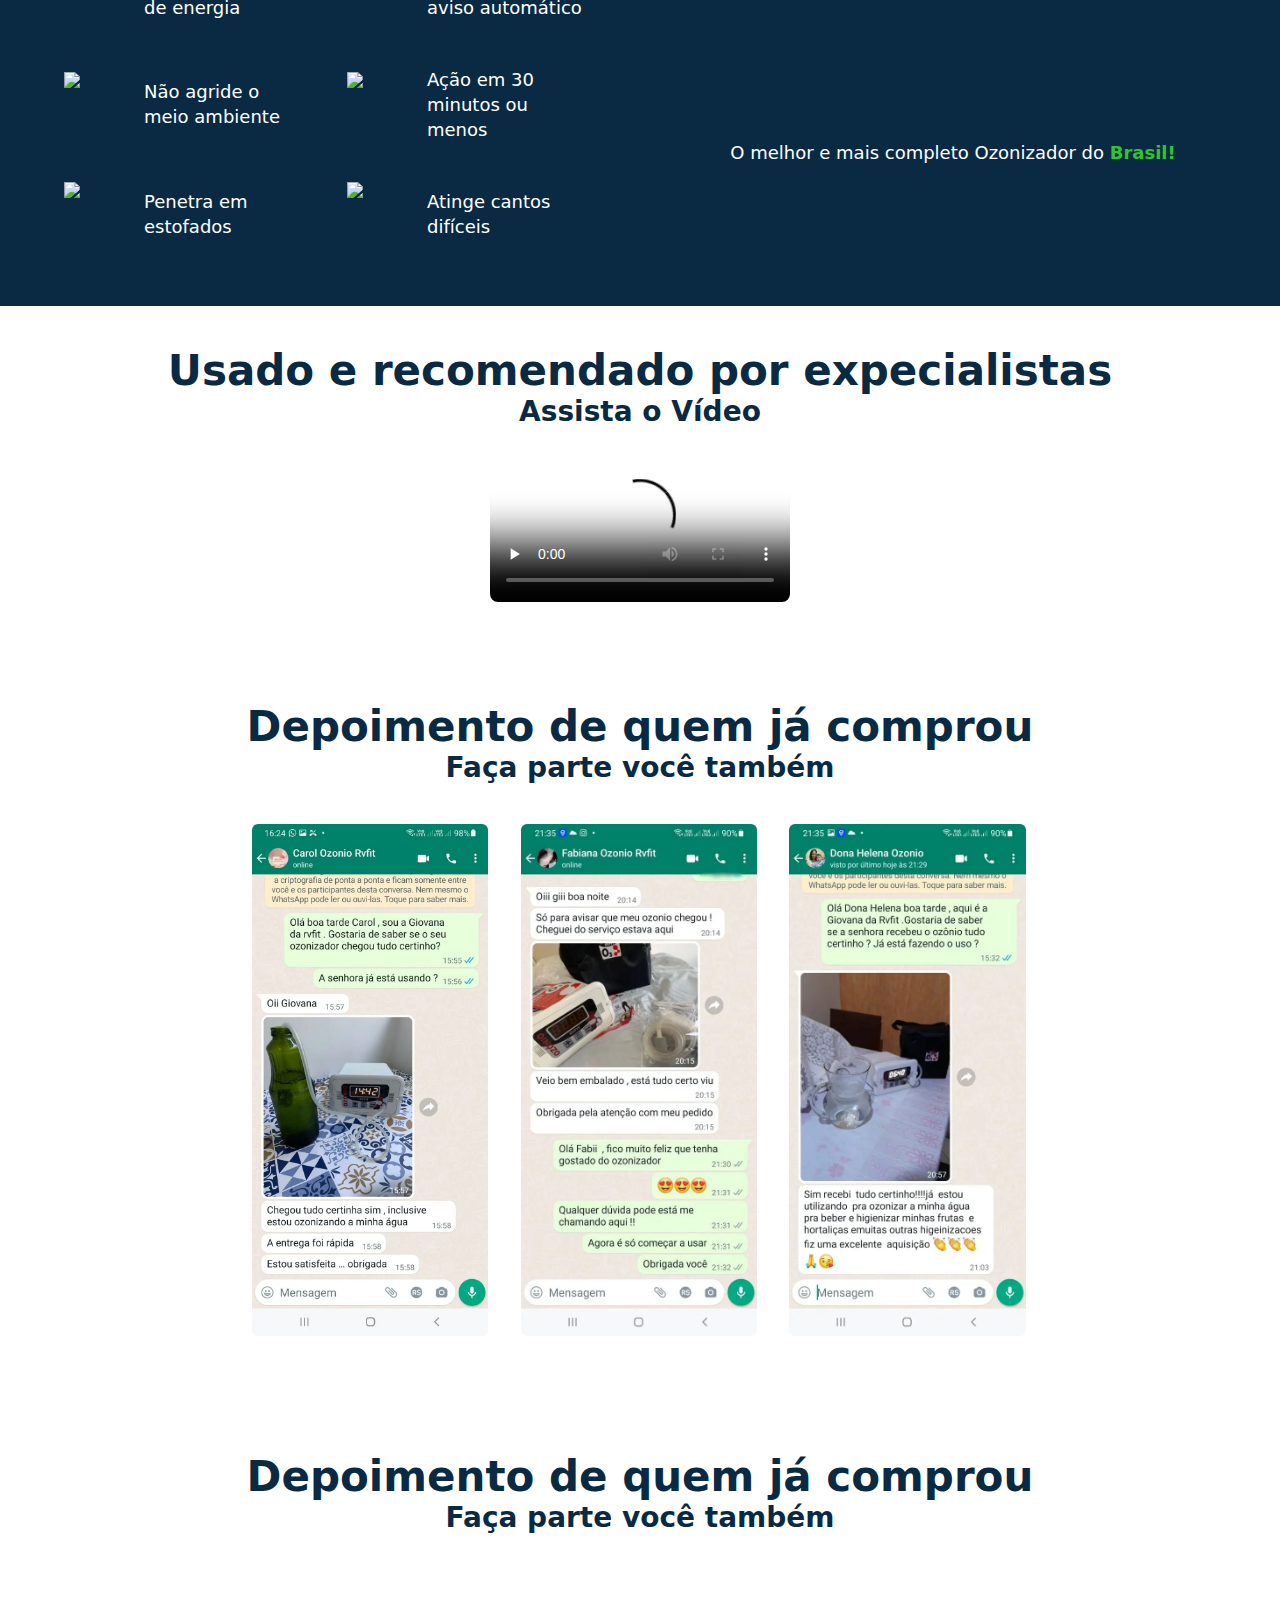
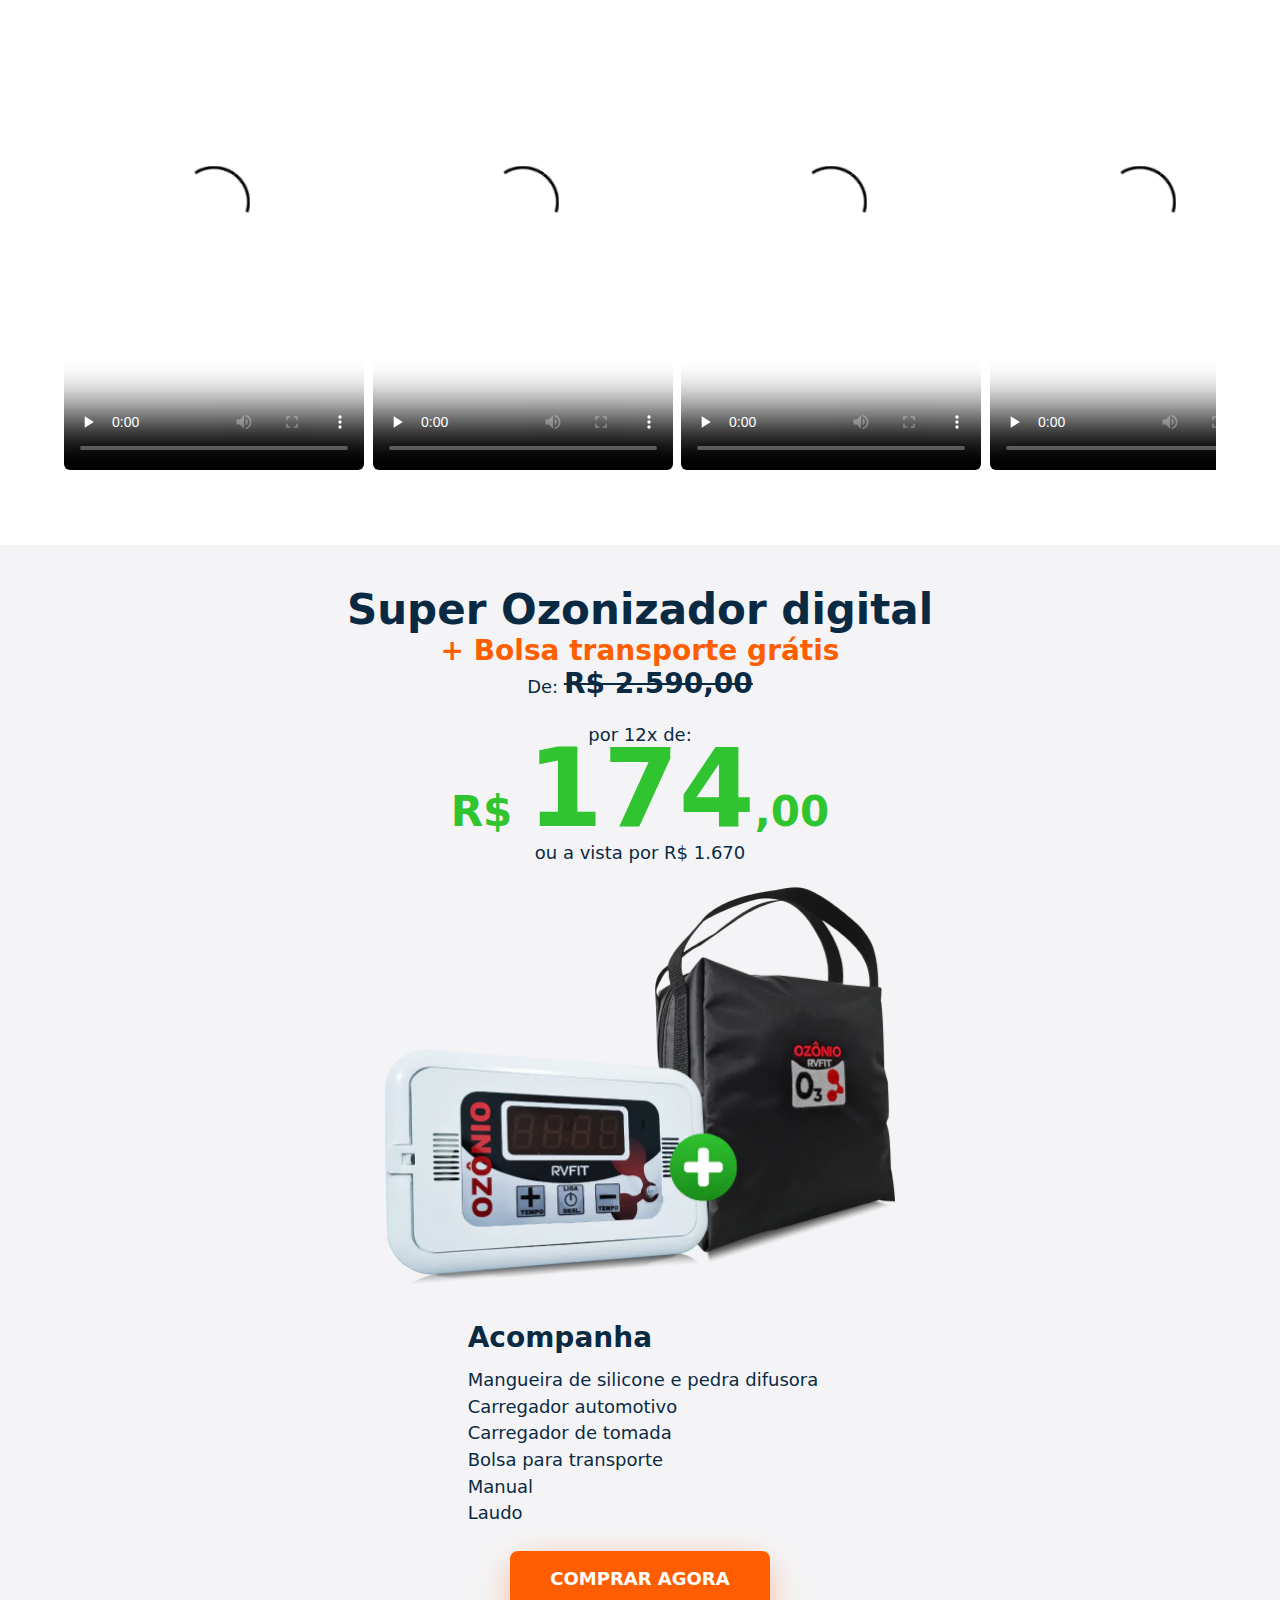
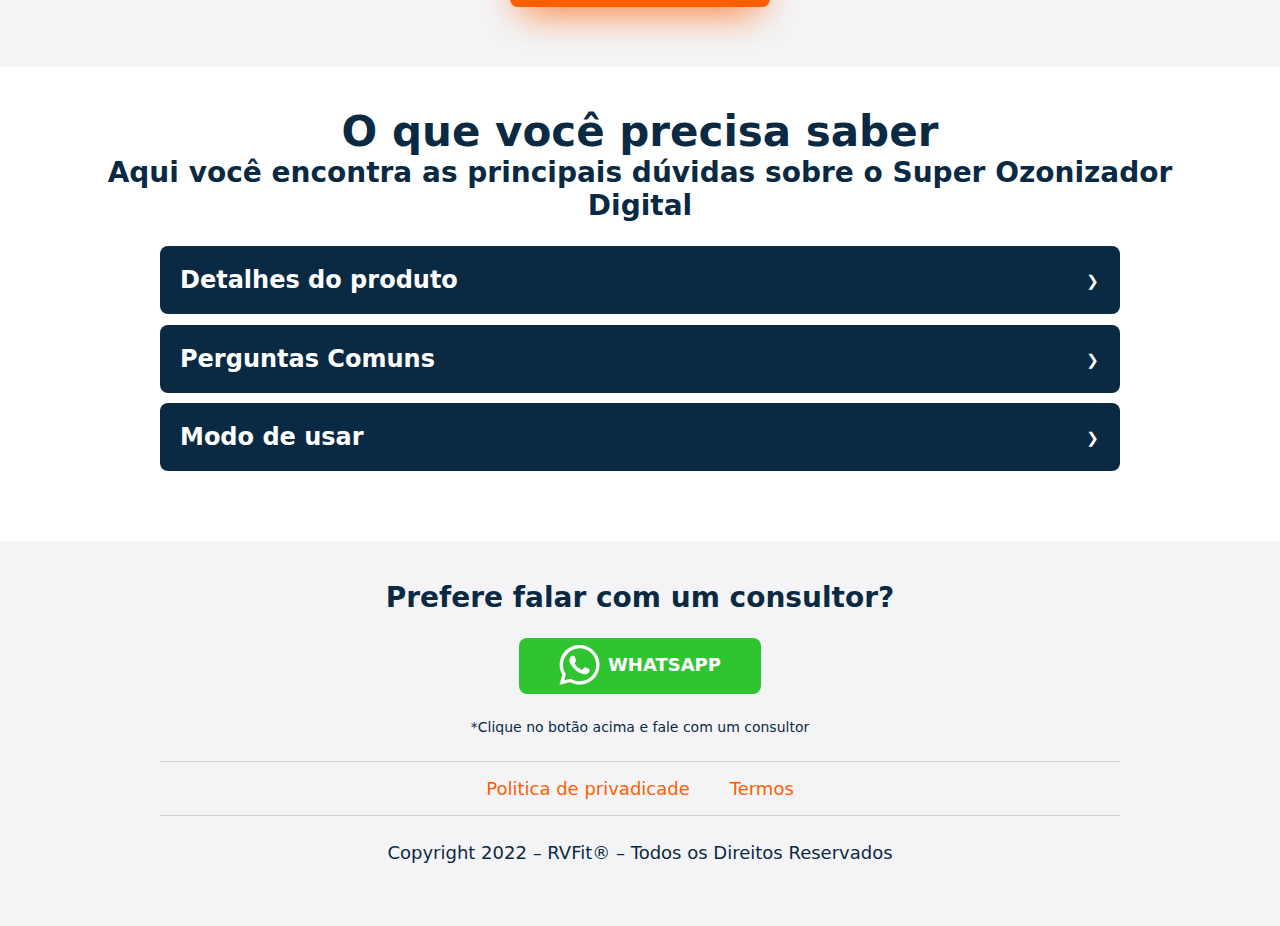
==== commit dc8f9ec8: "subi as imagens do depoimento" ====
--- a/index.html
+++ b/index.html
@@ -33,8 +33,8 @@
         <meta property="og:image" content="thumbnail.jpg" />
         <meta property="og:locale" content="pt_BR" />
         <meta property="og:image:type" content="image/jpg" />
-        <meta property="og:image:width" content="300" />
-        <meta property="og:image:height" content="300" />
+        <meta property="og:image:width" content="1200" />
+        <meta property="og:image:height" content="628" />
 
         <!-- Twitter -->
         <meta name="twitter:title" content="Super Ozonizador Digital" />
@@ -181,11 +181,9 @@
                         <figure>
                             <img loading="lazy" src='assets/depoimento-1.webp'
                                 alt='depoimento sobre o travesseiro altura regulável' width="640" height="1140">
-                            <img loading="lazy" src='assets/depoimento-1.webp'
+                            <img loading="lazy" src='assets/depoimento-2.webp'
                                 alt='depoimento sobre o travesseiro altura regulável' width="640" height="1140">
-                            <img loading="lazy" src='assets/depoimento-1.webp'
-                                alt='depoimento sobre o travesseiro altura regulável' width="640" height="1140">
-                            <img loading="lazy" src='assets/depoimento-1.webp'
+                            <img loading="lazy" src='assets/depoimento-3.webp'
                                 alt='depoimento sobre o travesseiro altura regulável' width="640" height="1140">
                         </figure>
                     </div>
@@ -202,38 +200,38 @@
                     <div class="content_depoimentos_videos">
                         <div class="media-element">
                             <video loading="lazy" oncontextmenu="return false;" controlsList="nodownload" controls
-                                preload="none" poster="assets/miniatura-depo.webp" loading="lazy">
+                                preload="none" poster="assets/cover-depo-6.webp" loading="lazy">
                                 <source
                                     src="https://res.cloudinary.com/doak3dt4b/video/upload/v1658029471/rvfit/depo-1_maft7j.mp4"
                                     type="video/mp4">
                             </video>
                             <video loading="lazy" oncontextmenu="return false;" controlsList="nodownload" controls
-                                preload="none" poster="assets/miniatura-depo.webp" loading="lazy">
+                                preload="none" poster="assets/cover-depo-1.webp" loading="lazy">
+                                <source
+                                    src="https://res.cloudinary.com/doak3dt4b/video/upload/v1658029435/rvfit/depo-5_wvdv8u.mp4"
+                                    type="video/mp4">
+                            </video>
+                            <video loading="lazy" oncontextmenu="return false;" controlsList="nodownload" controls
+                                preload="none" poster="assets/cover-depo-5.webp" loading="lazy">
                                 <source
                                     src="https://res.cloudinary.com/doak3dt4b/video/upload/v1658029459/rvfit/depo-2_xf6dbh.mp4"
                                     type="video/mp4">
                             </video>
                             <video loading="lazy" oncontextmenu="return false;" controlsList="nodownload" controls
-                                preload="none" poster="assets/miniatura-depo.webp" loading="lazy">
+                                preload="none" poster="assets/cover-depo-4.webp" loading="lazy">
                                 <source
                                     src="https://res.cloudinary.com/doak3dt4b/video/upload/v1658029526/rvfit/depo-3_mya011.mp4"
                                     type="video/mp4">
                             </video>
 
                             <video loading="lazy" oncontextmenu="return false;" controlsList="nodownload" controls
-                                preload="none" poster="assets/miniatura-depo.webp" loading="lazy">
-                                <source
-                                    src="https://res.cloudinary.com/doak3dt4b/video/upload/v1658029435/rvfit/depo-5_wvdv8u.mp4"
-                                    type="video/mp4">
-                            </video>
-                            <video loading="lazy" oncontextmenu="return false;" controlsList="nodownload" controls
-                                preload="none" poster="assets/miniatura-depo.webp" loading="lazy">
+                                preload="none" poster="assets/cover-depo-2.webp" loading="lazy">
                                 <source
                                     src="https://res.cloudinary.com/doak3dt4b/video/upload/v1658029470/rvfit/depo-6_sywjnu.mp4"
                                     type="video/mp4">
                             </video>
                             <video loading="lazy" oncontextmenu="return false;" controlsList="nodownload" controls
-                                preload="none" poster="assets/miniatura-depo.webp" loading="lazy">
+                                preload="none" poster="assets/cover-depo-3.webp" loading="lazy">
                                 <source
                                     src="https://res.cloudinary.com/doak3dt4b/video/upload/v1658363293/rvfit/depo-4_bi5c6a.mp4"
                                     type="video/mp4">
@@ -266,7 +264,7 @@
                         <li>Laudo</li>
                     </ul>
 
-                    <a href="#offer"><button>Comprar Agora</button></a>
+                    <a href="https://app.monetizze.com.br/checkout/DAU152697" target="_blank"><button>Comprar Agora</button></a>
                 </div>
             </section>
             <!-- Sessão Perguntas frequentes-->
--- a/src/main.css
+++ b/src/main.css
@@ -248,7 +248,7 @@
 
 section.s-aplicacao .container .aplicacao_content {
     display: grid;
-    grid-template-columns: repeat(auto-fit, minmax(50vh, 1fr));
+    grid-template-columns: repeat(auto-fit, minmax(26rem, 1fr));
     gap: 4rem;
     margin-top: 3.2rem;
     justify-items: center;
@@ -354,11 +354,10 @@
 section.s-depoimentos .container .content_depoimentos img {
     scroll-snap-align: start;
     border-radius: .6rem;
-    margin-bottom: 15px;
     width: max-content;
     object-fit: contain;
-    height: 512px;
-    margin-right: .8rem;
+    height: 51.2rem;
+    margin: 1.6rem;
 }
 
 section.s-depoimentos .container .content_depoimentos figure {
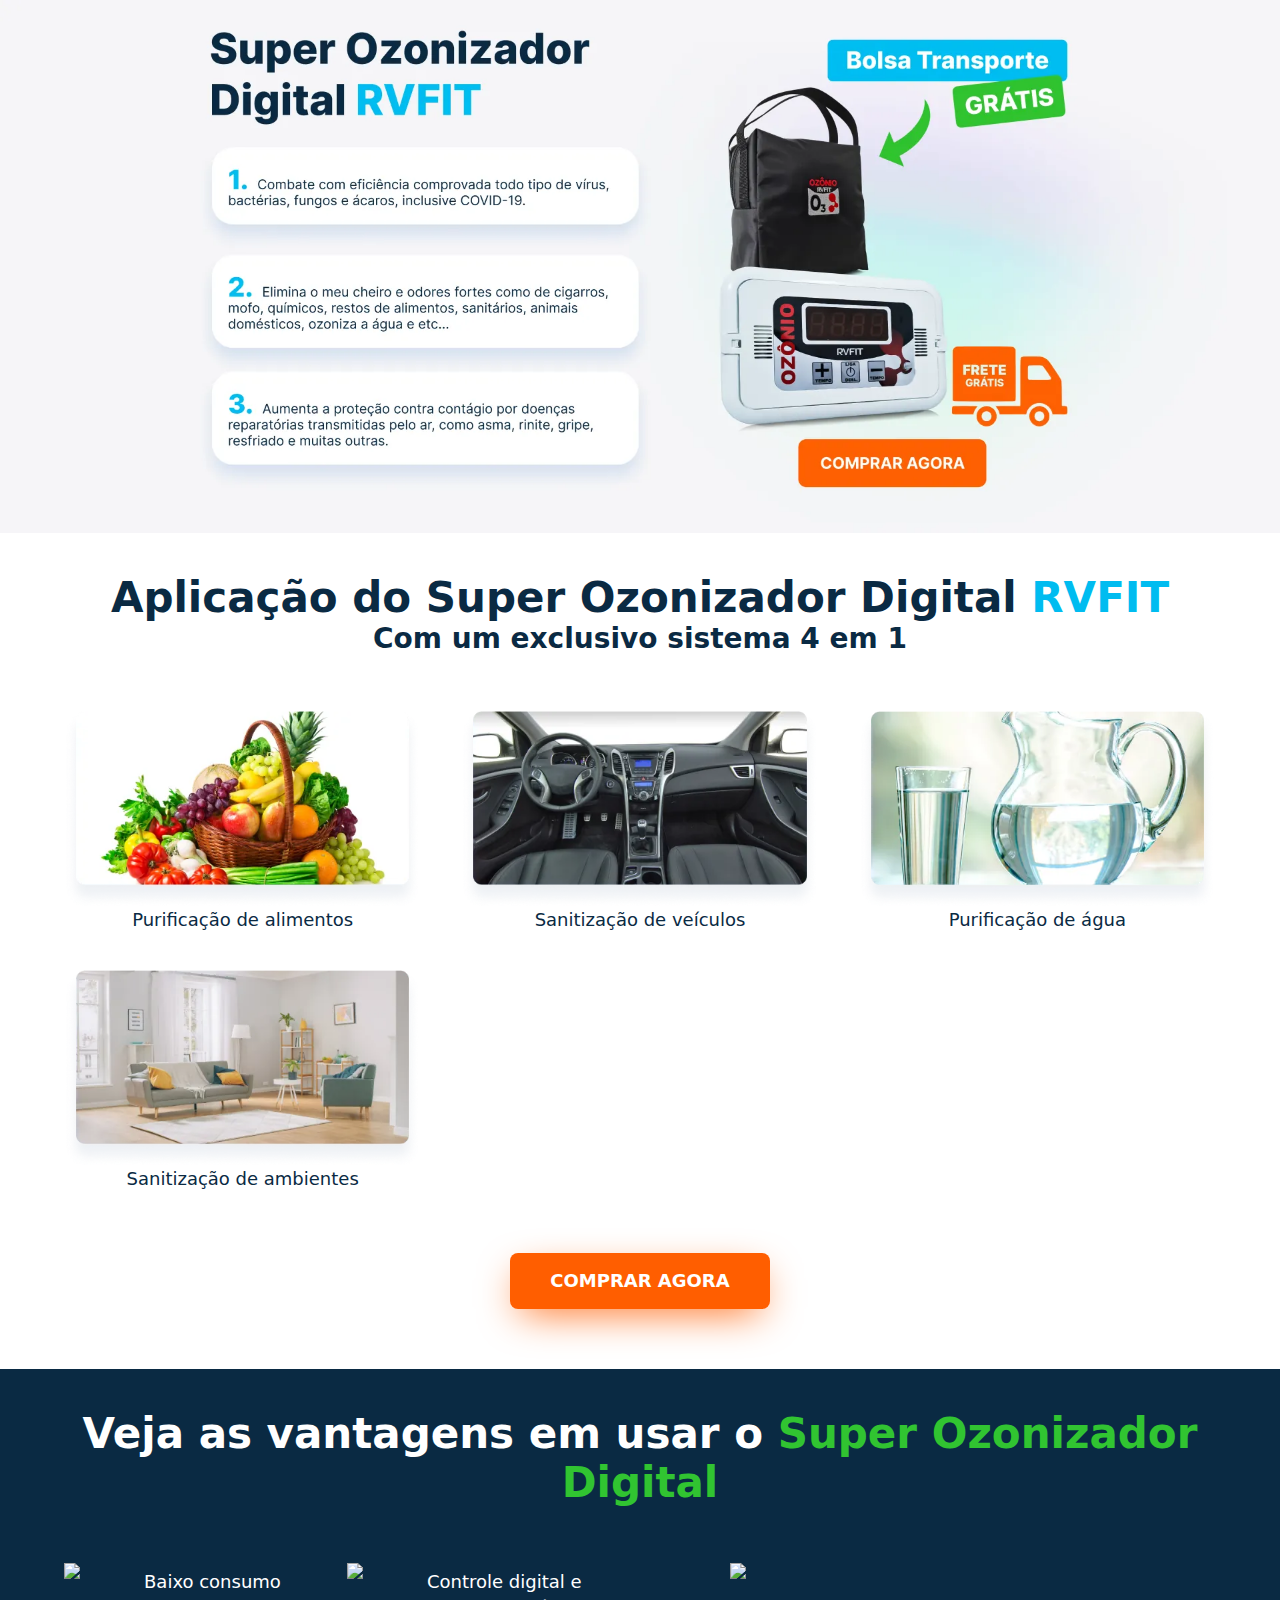
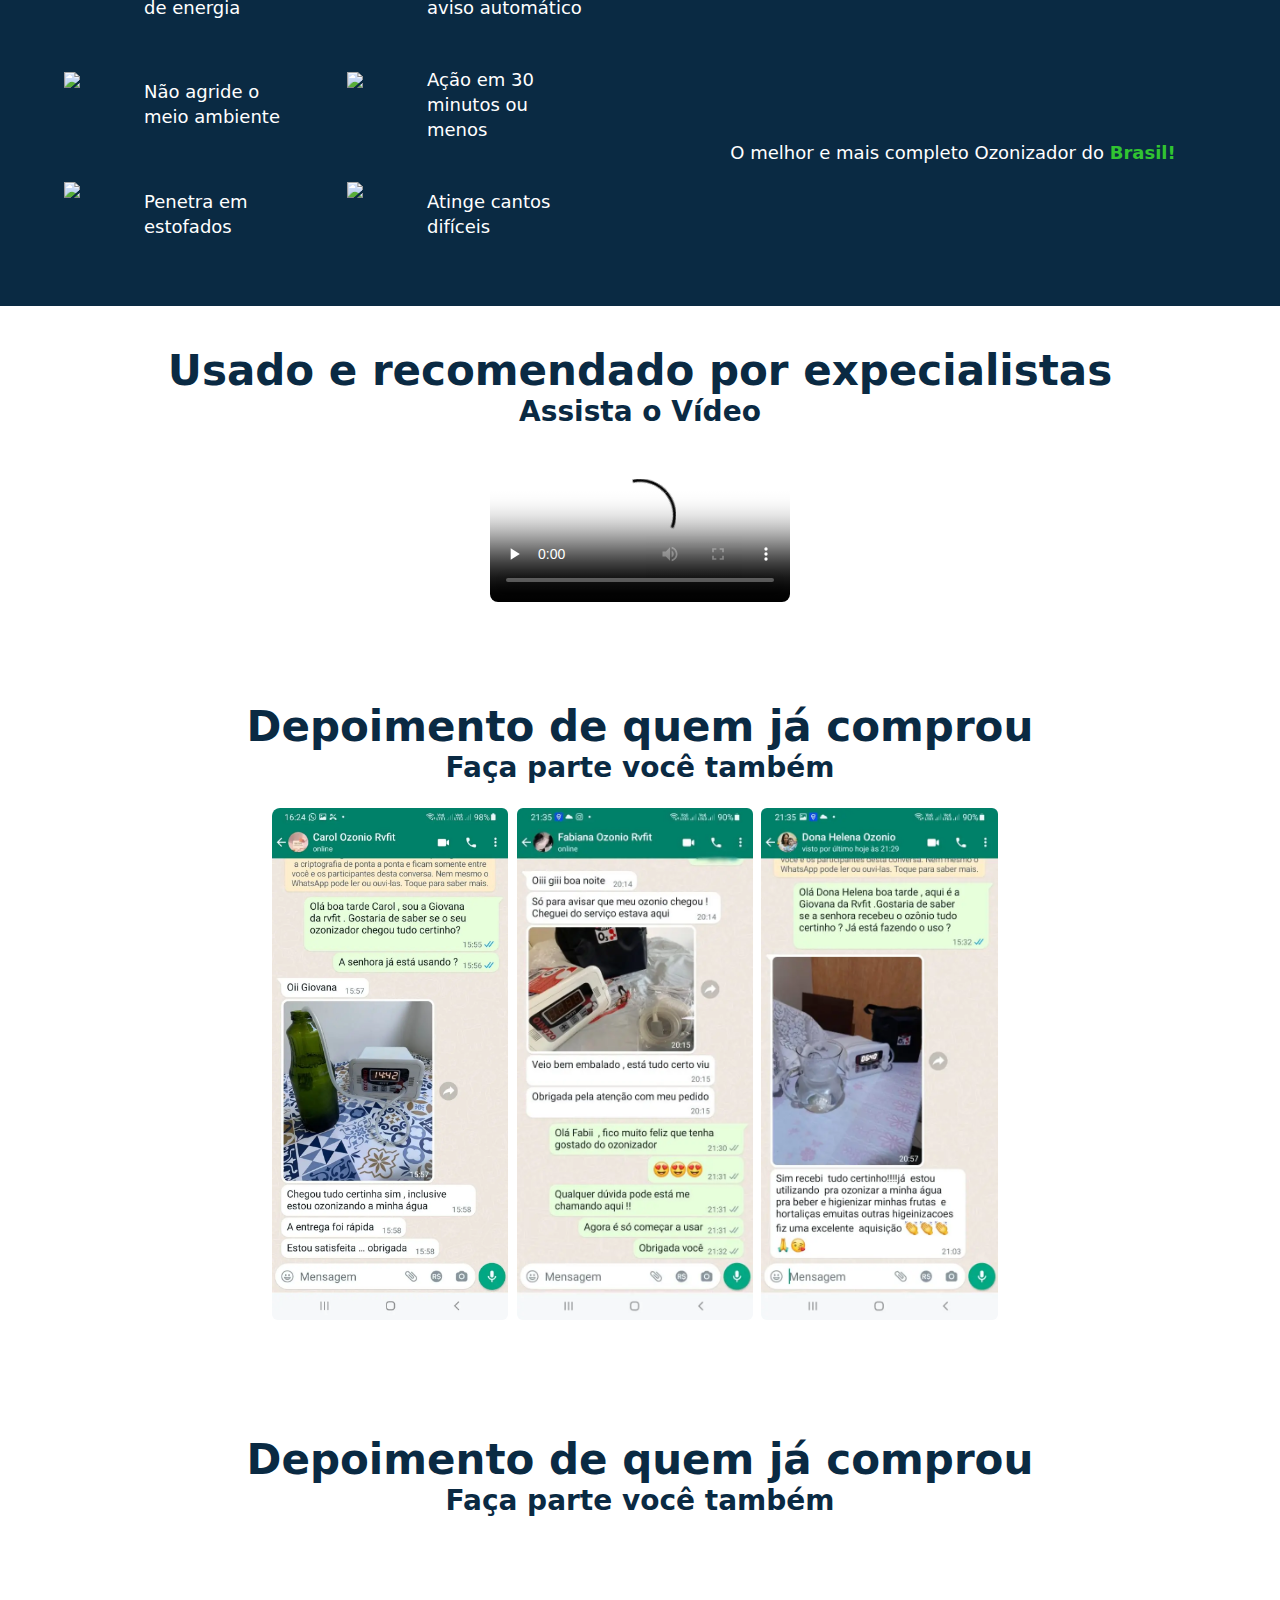
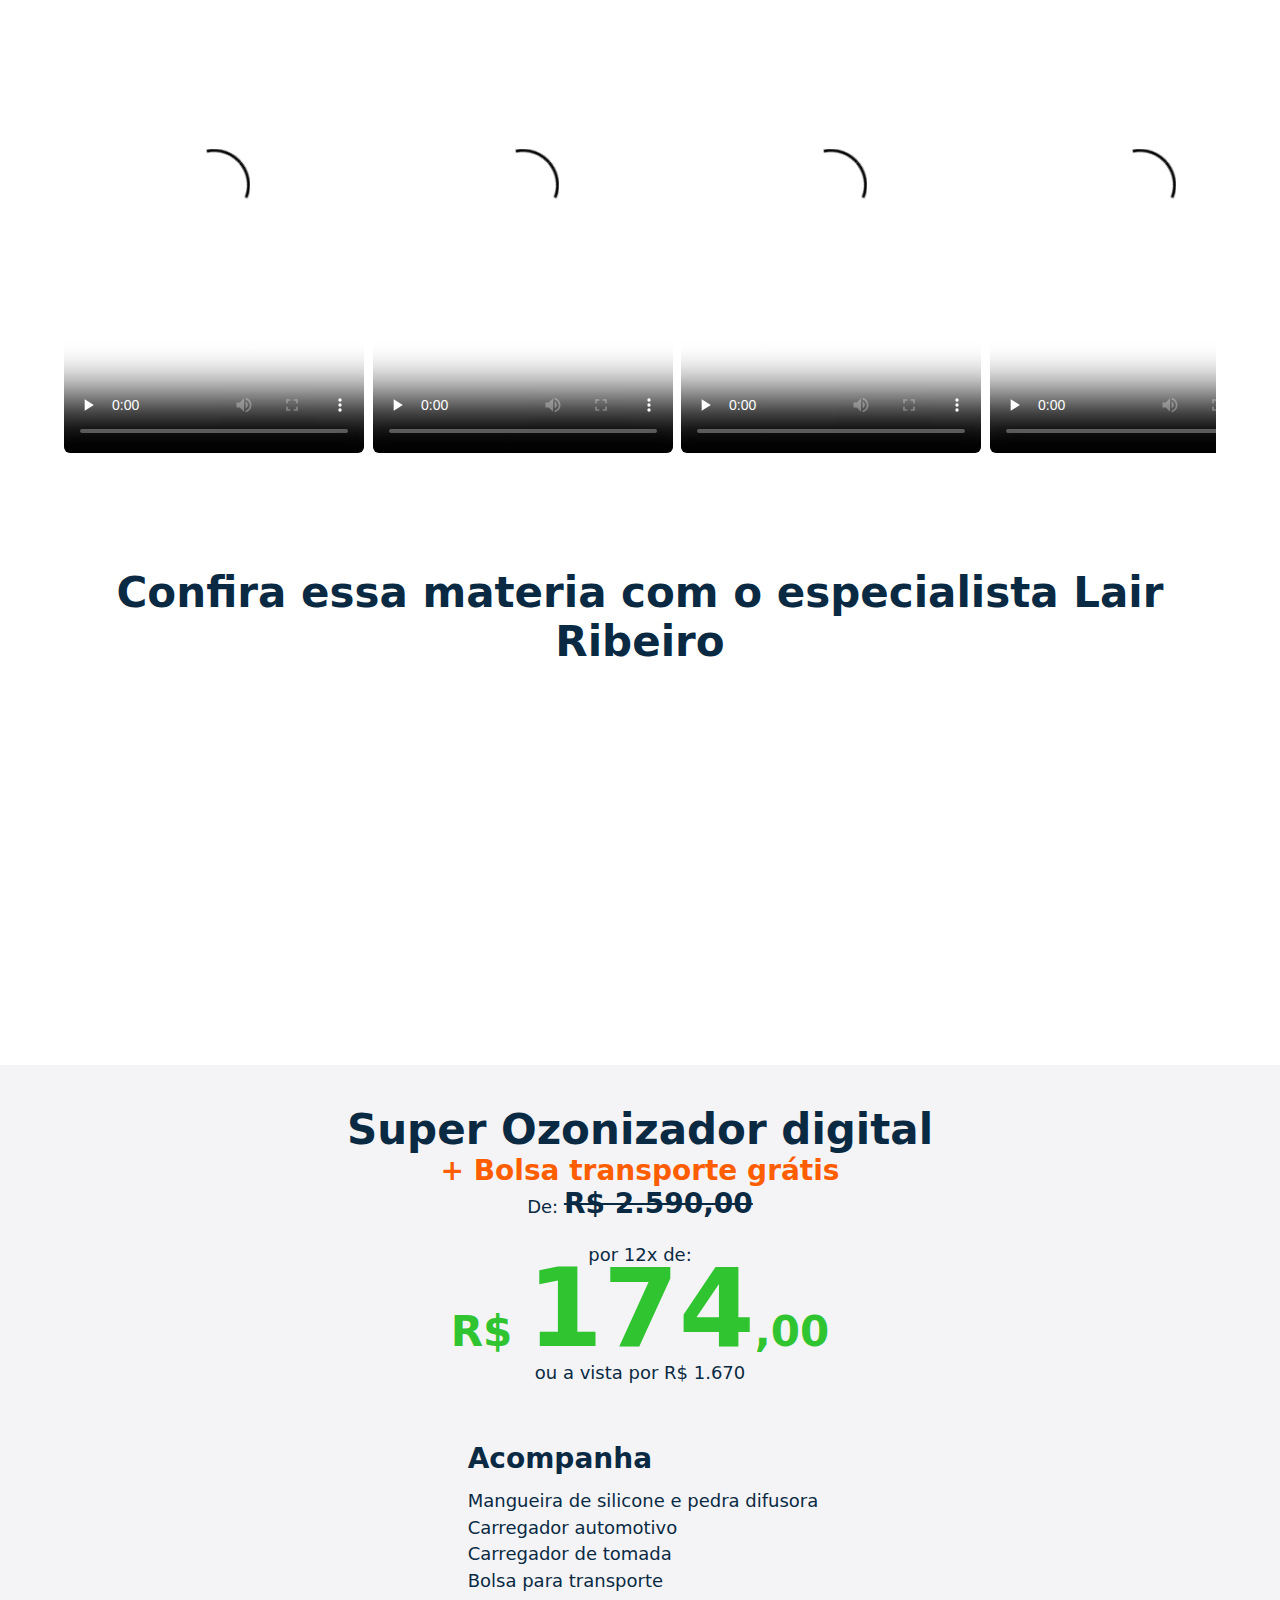
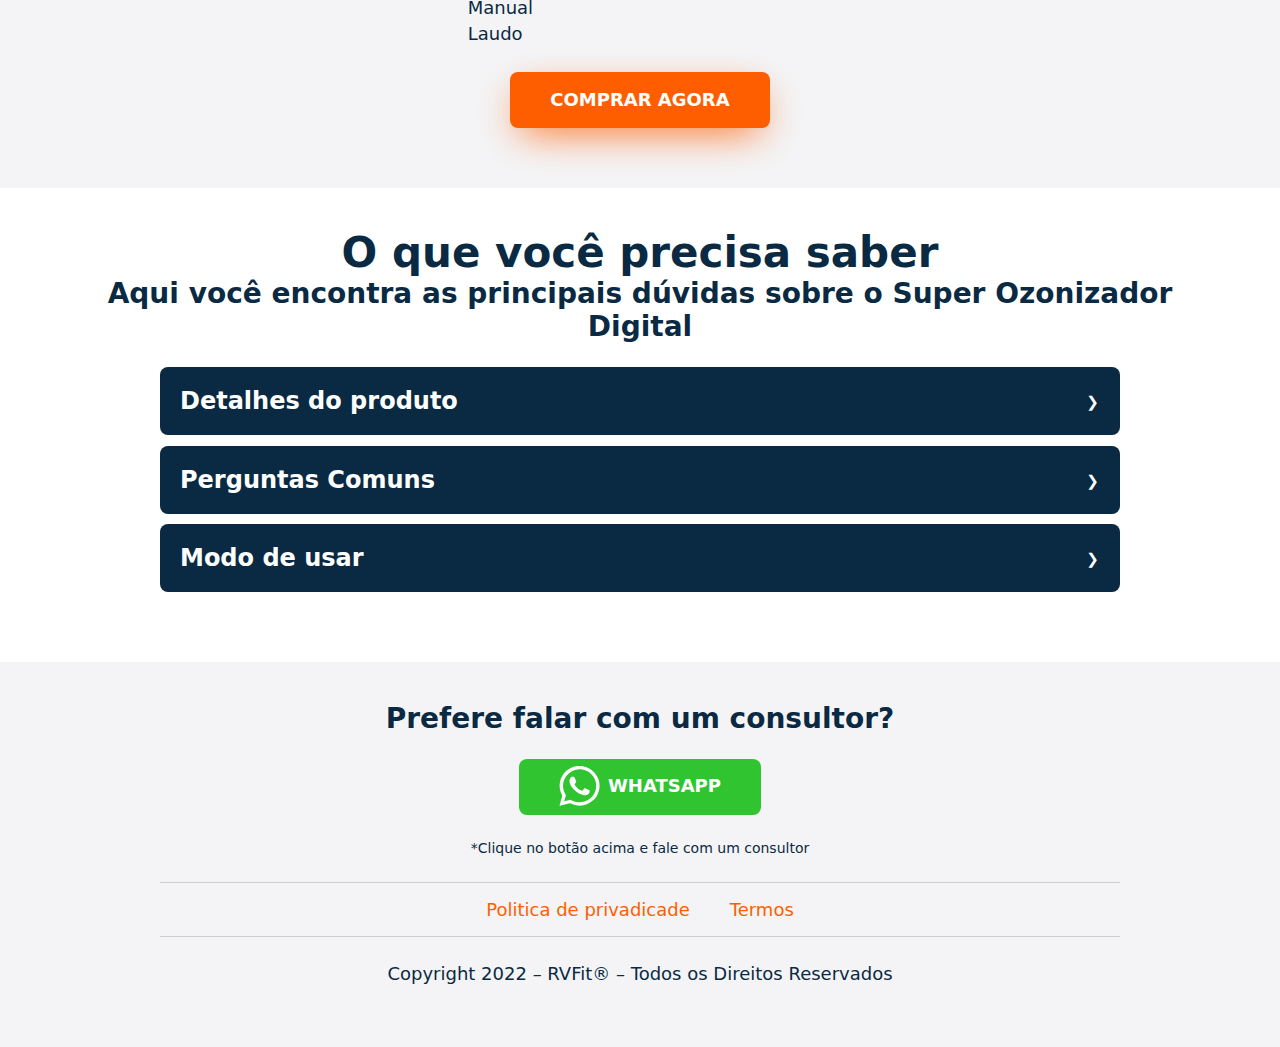
==== commit 8235593b: "atualizei os depimentos e o link da oferta" ====
--- a/index.html
+++ b/index.html
@@ -105,6 +105,7 @@
                     <a href="#offer"><button>Comprar Agora</button></a>
                 </div>
             </section>
+
             <!-- Sessão Vantagens-->
             <section class="s-vantagens">
                 <div class="container">
@@ -153,6 +154,7 @@
                     </div>
                 </div>
             </section>
+
             <!-- Sessão Vídeo-->
             <section class="s-video">
                 <div class="container">
@@ -170,6 +172,7 @@
                     </video>
                 </div>
             </section>
+
             <!-- Sessão depoimentos-->
             <section class="s-depoimentos">
                 <div class="container">
@@ -240,6 +243,18 @@
                     </div>
                 </div>
             </section>
+
+            <!-- Sessão vídeo especialista-->
+            <section class="s-especialista">
+                <div class="container">
+                    <header class="title">
+                        <h2>Confira essa materia com o especialista Lair Ribeiro</h2>
+                    </header>
+
+                    <iframe width="560" height="315" src="https://www.youtube.com/embed/5dmIpjWWVSc?controls=0" title="YouTube video player" frameborder="0" allow="accelerometer; autoplay; clipboard-write; encrypted-media; gyroscope; picture-in-picture" allowfullscreen=""></iframe>
+                </div>
+            </section>
+
             <!-- Sessão de oferta-->
             <section class="s-oferta" id="offer">
                 <div class="container">
@@ -264,9 +279,10 @@
                         <li>Laudo</li>
                     </ul>
 
-                    <a href="https://app.monetizze.com.br/checkout/DAU152697" target="_blank"><button>Comprar Agora</button></a>
-                </div>
-            </section>
+                    <a href="https://app.monetizze.com.br/checkout/DAU152697"><button>Comprar Agora</button></a>
+                </div>
+            </section>
+            
             <!-- Sessão Perguntas frequentes-->
             <section class="s-faq">
                 <div class="container">
--- a/src/main.css
+++ b/src/main.css
@@ -354,10 +354,11 @@
 section.s-depoimentos .container .content_depoimentos img {
     scroll-snap-align: start;
     border-radius: .6rem;
+    margin-bottom: 15px;
     width: max-content;
     object-fit: contain;
-    height: 51.2rem;
-    margin: 1.6rem;
+    height: 512px;
+    margin-right: .8rem;
 }
 
 section.s-depoimentos .container .content_depoimentos figure {
@@ -401,6 +402,9 @@
     display: grid;
     grid: auto / repeat(7, auto);
     grid-gap: 1em;
+}
+.s-especialista iframe{
+    margin-inline: auto;
 }
 
 section.s-oferta {
